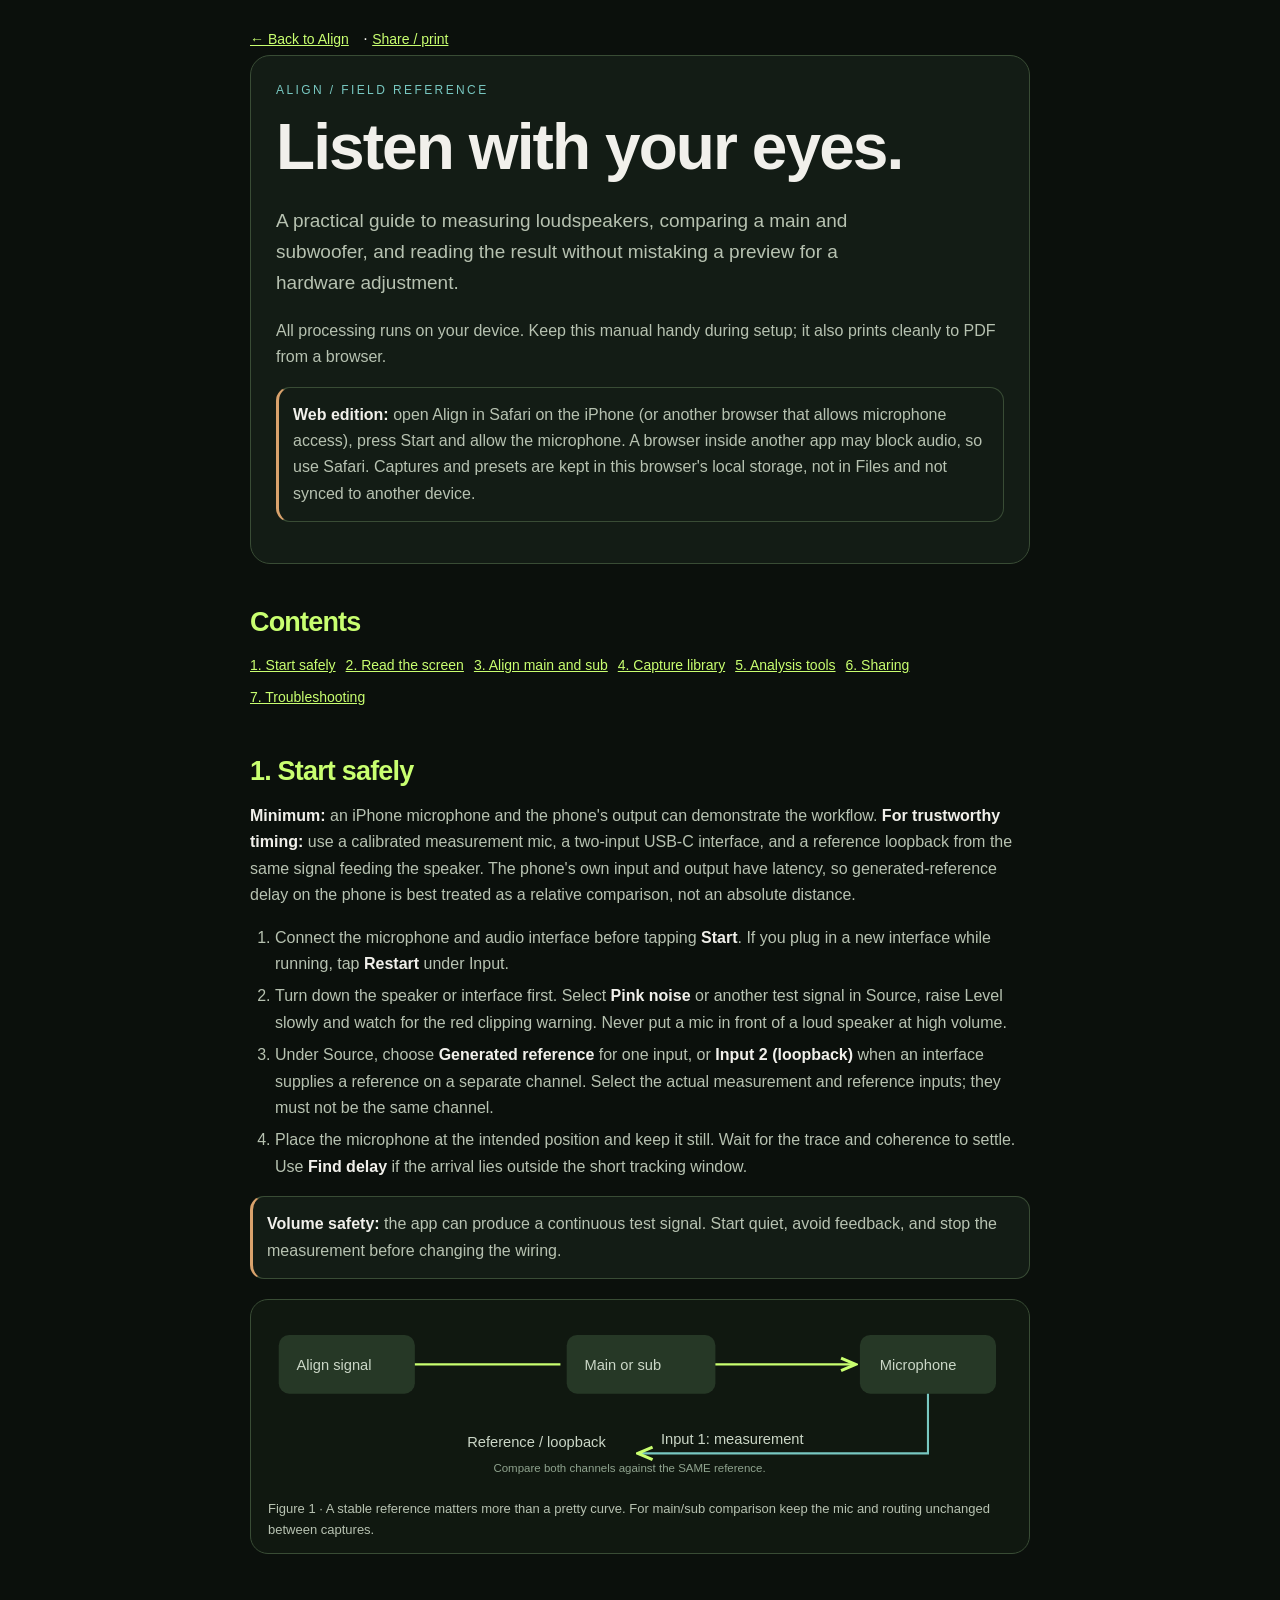
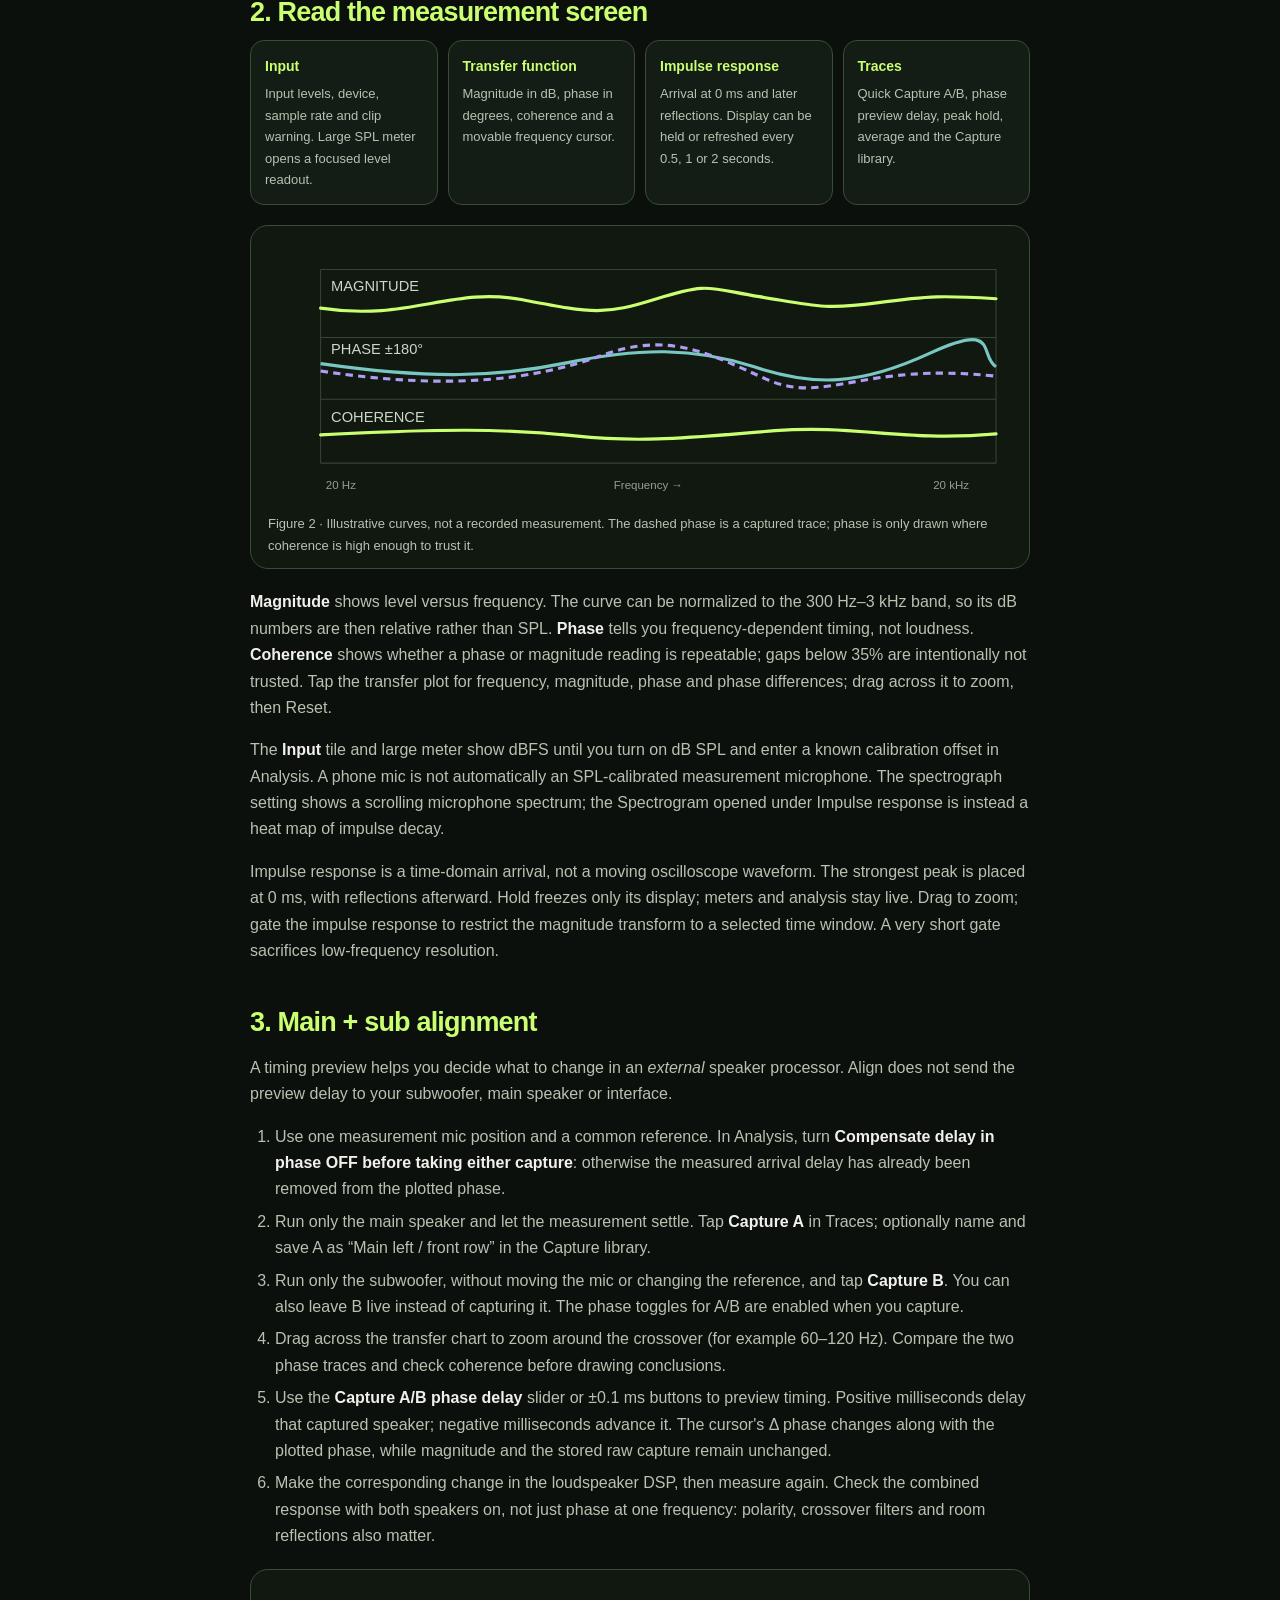
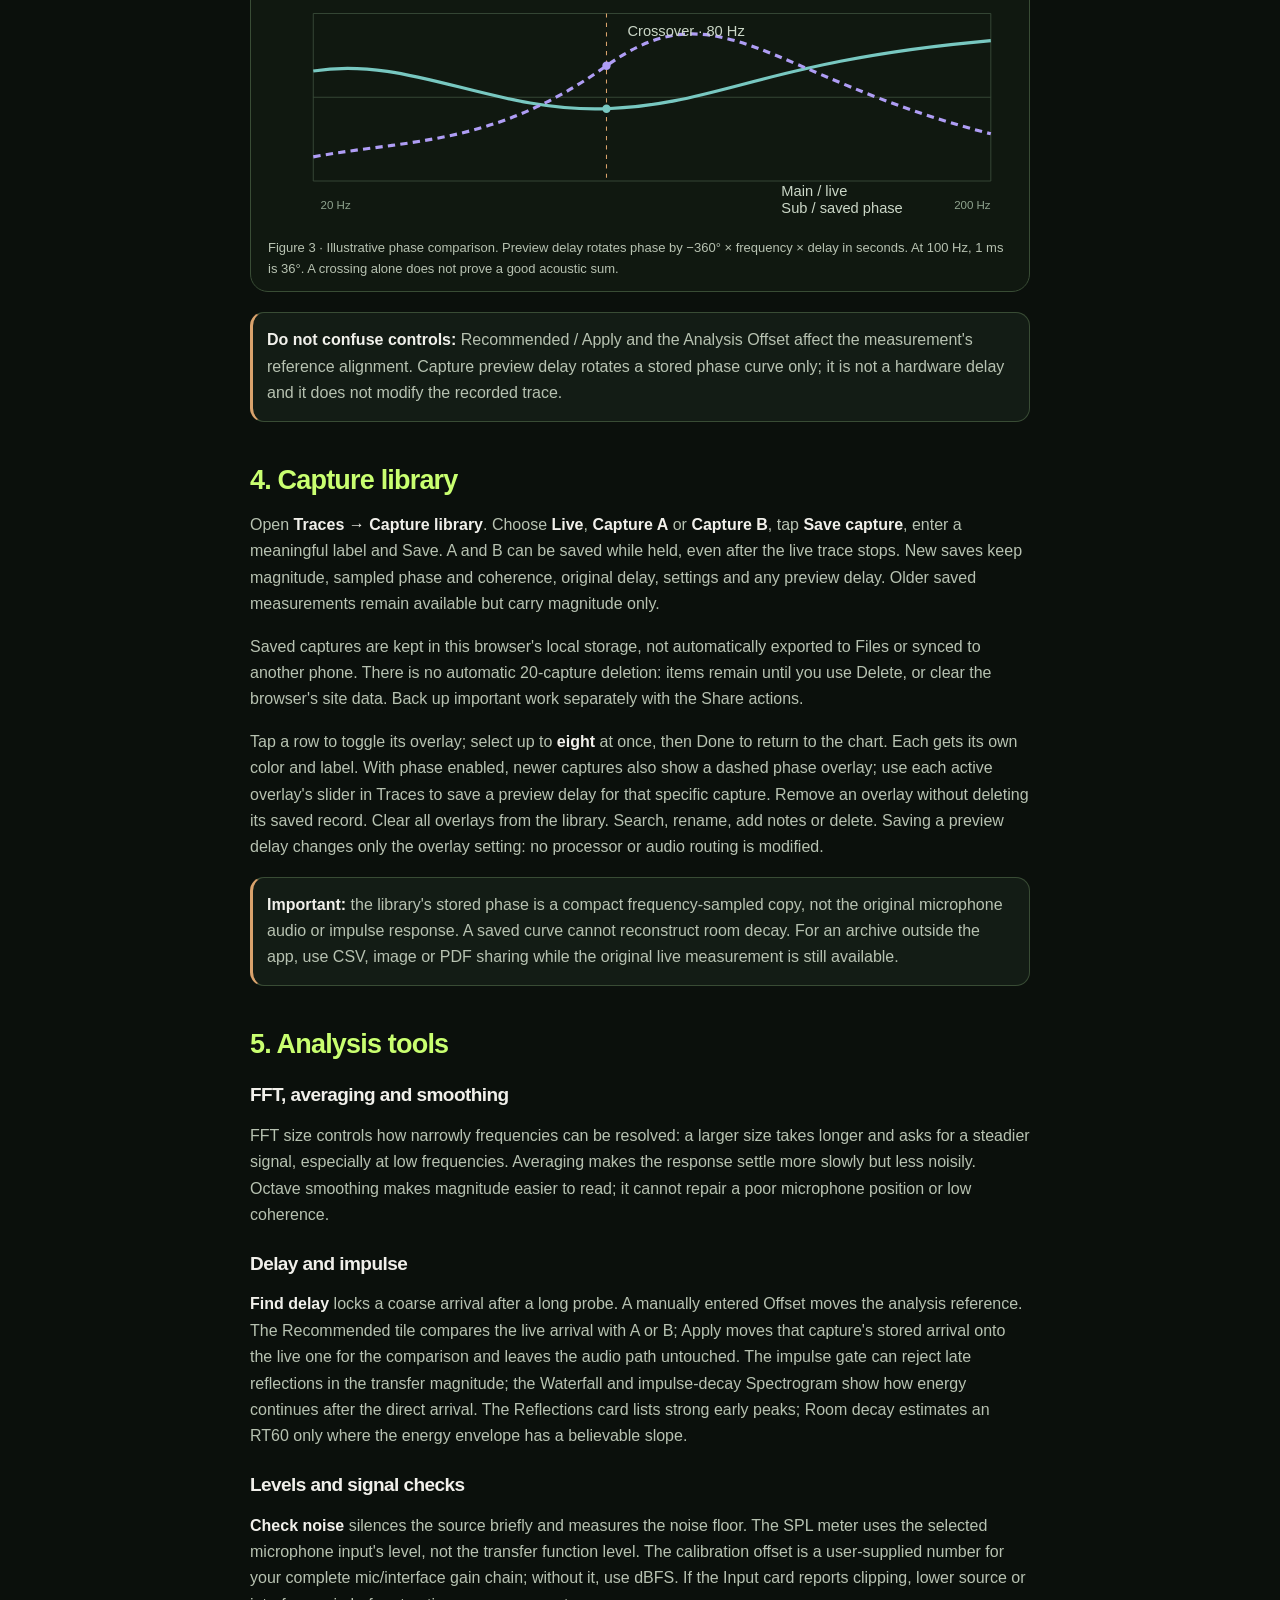
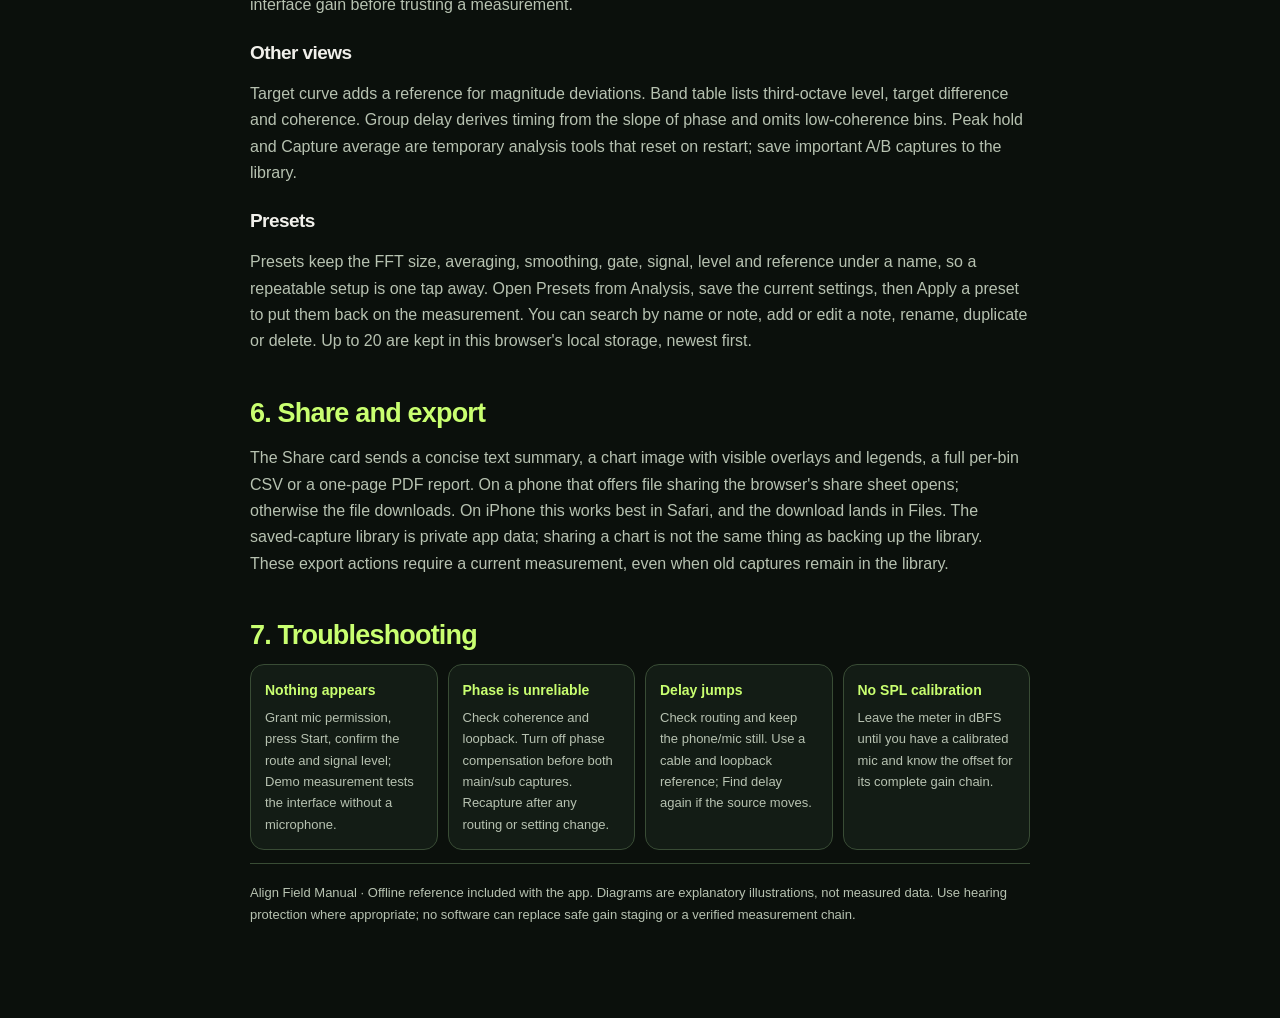
==== manual.html @ 914e0bad "Complete web parity with the iOS app Add the band table and group delay views, recommended delay wit" ====
<!doctype html>
<html lang="en">
<head>
<meta charset="utf-8"><meta name="viewport" content="width=device-width,initial-scale=1">
<title>Align — Field Manual</title>
<style>
:root{color-scheme:dark;--bg:#0b100c;--panel:#131c15;--line:#394c35;--text:#f1f0eb;--muted:#b7c2b1;--lime:#c9ff70;--teal:#78c8c1;--orange:#d9a26c}*{box-sizing:border-box}html{scroll-behavior:smooth}body{margin:0;background:var(--bg);color:var(--text);font:16px/1.65 -apple-system,BlinkMacSystemFont,"Segoe UI",sans-serif}main{max-width:820px;margin:auto;padding:24px 20px 80px}h1,h2,h3{line-height:1.2;letter-spacing:-.03em}h1{font-size:clamp(38px,8vw,64px);margin:8px 0 10px}h2{font-size:27px;margin:42px 0 12px;color:var(--lime)}h3{font-size:19px;margin:24px 0 5px}p,li{color:var(--muted)}strong{color:var(--text)}a{color:var(--lime)}.eyebrow{font-size:12px;letter-spacing:.2em;text-transform:uppercase;color:var(--teal)}.hero{padding:25px;border:1px solid var(--line);background:var(--panel);border-radius:20px}.lead{font-size:19px;max-width:580px}.grid{display:grid;grid-template-columns:repeat(auto-fit,minmax(180px,1fr));gap:10px}.tile,.note{background:var(--panel);border:1px solid var(--line);border-radius:14px;padding:14px}.tile b{display:block;color:var(--lime);font-size:14px}.tile p{font-size:13px;margin:5px 0 0}.note{border-left:3px solid var(--orange);margin:16px 0}.note p{margin:0}.diagram{background:#101810;border:1px solid var(--line);border-radius:18px;padding:12px;margin:20px 0}.diagram svg{display:block;width:100%;height:auto}.diagram figcaption{font-size:13px;color:var(--muted);padding:8px 5px 0}svg text{font:14px -apple-system,sans-serif;fill:#cbd7c7}svg .small{font-size:11px;fill:#8fa38e}svg .trace{fill:none;stroke:#c9ff70;stroke-width:3;stroke-linejoin:round;stroke-linecap:round}svg .phase{fill:none;stroke:#78c8c1;stroke-width:3}svg .held{fill:none;stroke:#af9df5;stroke-width:3;stroke-dasharray:7 5}svg .gridline{stroke:#344534;stroke-width:1}ol,ul{padding-left:25px}li{margin:6px 0}nav a{display:inline-block;margin:4px 10px 4px 0;font-size:14px}.foot{border-top:1px solid var(--line);padding-top:18px;font-size:13px}@media print{:root{color-scheme:light;--bg:#fff;--panel:#f2f5ef;--text:#182319;--muted:#344137;--line:#b4c7b4;--lime:#287027;--teal:#176863;--orange:#a65d20}body{background:white}a{color:#176863}h2{break-after:avoid}.diagram,.tile,.note{break-inside:avoid}svg text{fill:#283d29}svg .small{fill:#456045}}
</style>
</head>
<body><main>
<nav aria-label="Manual actions"><a href="./">← Back to Align</a> · <a href="#" onclick="if (navigator.share) { navigator.share({title: 'Align field manual', url: location.href}).catch(() => {}); } else { window.print(); } return false;">Share / print</a></nav>
<div class="hero"><div class="eyebrow">Align / field reference</div><h1>Listen with your eyes.</h1><p class="lead">A practical guide to measuring loudspeakers, comparing a main and subwoofer, and reading the result without mistaking a preview for a hardware adjustment.</p><p>All processing runs on your device. Keep this manual handy during setup; it also prints cleanly to PDF from a browser.</p><div class="note"><p><strong>Web edition:</strong> open Align in Safari on the iPhone (or another browser that allows microphone access), press Start and allow the microphone. A browser inside another app may block audio, so use Safari. Captures and presets are kept in this browser's local storage, not in Files and not synced to another device.</p></div></div>
<nav aria-label="Contents"><h2>Contents</h2><a href="#start">1. Start safely</a><a href="#screen">2. Read the screen</a><a href="#align">3. Align main and sub</a><a href="#library">4. Capture library</a><a href="#tools">5. Analysis tools</a><a href="#export">6. Sharing</a><a href="#trouble">7. Troubleshooting</a></nav>
<section id="start"><h2>1. Start safely</h2><p><strong>Minimum:</strong> an iPhone microphone and the phone's output can demonstrate the workflow. <strong>For trustworthy timing:</strong> use a calibrated measurement mic, a two-input USB-C interface, and a reference loopback from the same signal feeding the speaker. The phone's own input and output have latency, so generated-reference delay on the phone is best treated as a relative comparison, not an absolute distance.</p><ol><li>Connect the microphone and audio interface before tapping <strong>Start</strong>. If you plug in a new interface while running, tap <strong>Restart</strong> under Input.</li><li>Turn down the speaker or interface first. Select <strong>Pink noise</strong> or another test signal in Source, raise Level slowly and watch for the red clipping warning. Never put a mic in front of a loud speaker at high volume.</li><li>Under Source, choose <strong>Generated reference</strong> for one input, or <strong>Input 2 (loopback)</strong> when an interface supplies a reference on a separate channel. Select the actual measurement and reference inputs; they must not be the same channel.</li><li>Place the microphone at the intended position and keep it still. Wait for the trace and coherence to settle. Use <strong>Find delay</strong> if the arrival lies outside the short tracking window.</li></ol><div class="note"><p><strong>Volume safety:</strong> the app can produce a continuous test signal. Start quiet, avoid feedback, and stop the measurement before changing the wiring.</p></div>
<figure class="diagram"><svg viewBox="0 0 720 170" role="img" aria-label="Signal flow from test signal to loudspeaker and reference loopback, with microphone returning to the measurement input"><defs><marker id="arrow" markerWidth="9" markerHeight="9" refX="7" refY="4" orient="auto"><path d="M1 1 L8 4 L1 7" fill="none" stroke="#c9ff70" stroke-width="1.5"/></marker></defs><rect x="15" y="22" width="130" height="56" rx="10" fill="#263826"/><text x="32" y="55">Align signal</text><rect x="290" y="22" width="142" height="56" rx="10" fill="#263826"/><text x="307" y="55">Main or sub</text><rect x="570" y="22" width="130" height="56" rx="10" fill="#263826"/><text x="589" y="55">Microphone</text><path d="M145 50 H284 M432 50 H564" stroke="#c9ff70" stroke-width="2" fill="none" marker-end="url(#arrow)"/><path d="M635 78 V135 H360" stroke="#78c8c1" stroke-width="2" fill="none" marker-end="url(#arrow)"/><text x="195" y="129">Reference / loopback</text><text x="380" y="126">Input 1: measurement</text><text class="small" x="220" y="153">Compare both channels against the SAME reference.</text></svg><figcaption>Figure 1 · A stable reference matters more than a pretty curve. For main/sub comparison keep the mic and routing unchanged between captures.</figcaption></figure></section>
<section id="screen"><h2>2. Read the measurement screen</h2><div class="grid"><div class="tile"><b>Input</b><p>Input levels, device, sample rate and clip warning. Large SPL meter opens a focused level readout.</p></div><div class="tile"><b>Transfer function</b><p>Magnitude in dB, phase in degrees, coherence and a movable frequency cursor.</p></div><div class="tile"><b>Impulse response</b><p>Arrival at 0 ms and later reflections. Display can be held or refreshed every 0.5, 1 or 2 seconds.</p></div><div class="tile"><b>Traces</b><p>Quick Capture A/B, phase preview delay, peak hold, average and the Capture library.</p></div></div>
<figure class="diagram"><svg viewBox="0 0 720 255" role="img" aria-label="Annotated transfer-function example with magnitude, phase and coherence panes"><path class="gridline" d="M55 30 H700 M55 95 H700 M55 154 H700 M55 215 H700 M55 30 V215 M700 30 V215"/><path class="trace" d="M55 67 C140 80 180 46 248 59 S325 74 376 58 S425 48 474 56 S535 69 586 62 S650 55 700 58"/><path class="phase" d="M55 120 C160 135 224 133 291 119 S411 104 469 123 S570 141 637 110 S683 112 700 123"/><path class="held" d="M55 127 C180 146 260 135 324 112 S425 110 481 135 S571 118 700 132"/><path class="trace" d="M55 188 C170 182 232 182 298 189 S412 190 489 184 S611 195 700 187"/><text x="65" y="51">MAGNITUDE</text><text x="65" y="111">PHASE  ±180°</text><text x="65" y="176">COHERENCE</text><text class="small" x="60" y="240">20 Hz</text><text class="small" x="335" y="240">Frequency →</text><text class="small" x="640" y="240">20 kHz</text></svg><figcaption>Figure 2 · Illustrative curves, not a recorded measurement. The dashed phase is a captured trace; phase is only drawn where coherence is high enough to trust it.</figcaption></figure>
<p><strong>Magnitude</strong> shows level versus frequency. The curve can be normalized to the 300 Hz–3 kHz band, so its dB numbers are then relative rather than SPL. <strong>Phase</strong> tells you frequency-dependent timing, not loudness. <strong>Coherence</strong> shows whether a phase or magnitude reading is repeatable; gaps below 35% are intentionally not trusted. Tap the transfer plot for frequency, magnitude, phase and phase differences; drag across it to zoom, then Reset.</p><p>The <strong>Input</strong> tile and large meter show dBFS until you turn on dB SPL and enter a known calibration offset in Analysis. A phone mic is not automatically an SPL-calibrated measurement microphone. The spectrograph setting shows a scrolling microphone spectrum; the Spectrogram opened under Impulse response is instead a heat map of impulse decay.</p><p>Impulse response is a time-domain arrival, not a moving oscilloscope waveform. The strongest peak is placed at 0 ms, with reflections afterward. Hold freezes only its display; meters and analysis stay live. Drag to zoom; gate the impulse response to restrict the magnitude transform to a selected time window. A very short gate sacrifices low-frequency resolution.</p></section>
<section id="align"><h2>3. Main + sub alignment</h2><p>A timing preview helps you decide what to change in an <em>external</em> speaker processor. Align does not send the preview delay to your subwoofer, main speaker or interface.</p><ol><li>Use one measurement mic position and a common reference. In Analysis, turn <strong>Compensate delay in phase OFF before taking either capture</strong>: otherwise the measured arrival delay has already been removed from the plotted phase.</li><li>Run only the main speaker and let the measurement settle. Tap <strong>Capture A</strong> in Traces; optionally name and save A as “Main left / front row” in the Capture library.</li><li>Run only the subwoofer, without moving the mic or changing the reference, and tap <strong>Capture B</strong>. You can also leave B live instead of capturing it. The phase toggles for A/B are enabled when you capture.</li><li>Drag across the transfer chart to zoom around the crossover (for example 60–120 Hz). Compare the two phase traces and check coherence before drawing conclusions.</li><li>Use the <strong>Capture A/B phase delay</strong> slider or ±0.1 ms buttons to preview timing. Positive milliseconds delay that captured speaker; negative milliseconds advance it. The cursor's Δ phase changes along with the plotted phase, while magnitude and the stored raw capture remain unchanged.</li><li>Make the corresponding change in the loudspeaker DSP, then measure again. Check the combined response with both speakers on, not just phase at one frequency: polarity, crossover filters and room reflections also matter.</li></ol><figure class="diagram"><svg viewBox="0 0 720 235" role="img" aria-label="Illustration of a main and sub phase preview converging around an 80 hertz crossover"><path class="gridline" d="M48 30 H695 M48 110 H695 M48 190 H695 M48 30 V190 M695 30 V190"/><path class="phase" d="M48 85 C140 70 220 125 328 121 S481 75 695 56"/><path class="held" d="M48 167 C140 150 220 157 328 80 S481 90 695 145"/><path d="M328 30 V190" stroke="#d9a26c" stroke-dasharray="4 5"/><circle cx="328" cy="121" r="4" fill="#78c8c1"/><circle cx="328" cy="80" r="4" fill="#af9df5"/><text x="348" y="52">Crossover · 80 Hz</text><text x="495" y="204">Main / live</text><text x="495" y="221">Sub / saved phase</text><text class="small" x="55" y="217">20 Hz</text><text class="small" x="660" y="217">200 Hz</text></svg><figcaption>Figure 3 · Illustrative phase comparison. Preview delay rotates phase by −360° × frequency × delay in seconds. At 100 Hz, 1 ms is 36°. A crossing alone does not prove a good acoustic sum.</figcaption></figure><div class="note"><p><strong>Do not confuse controls:</strong> Recommended / Apply and the Analysis Offset affect the measurement's reference alignment. Capture preview delay rotates a stored phase curve only; it is not a hardware delay and it does not modify the recorded trace.</p></div></section>
<section id="library"><h2>4. Capture library</h2><p>Open <strong>Traces → Capture library</strong>. Choose <strong>Live</strong>, <strong>Capture A</strong> or <strong>Capture B</strong>, tap <strong>Save capture</strong>, enter a meaningful label and Save. A and B can be saved while held, even after the live trace stops. New saves keep magnitude, sampled phase and coherence, original delay, settings and any preview delay. Older saved measurements remain available but carry magnitude only.</p><p>Saved captures are kept in this browser's local storage, not automatically exported to Files or synced to another phone. There is no automatic 20-capture deletion: items remain until you use Delete, or clear the browser's site data. Back up important work separately with the Share actions.</p><p>Tap a row to toggle its overlay; select up to <strong>eight</strong> at once, then Done to return to the chart. Each gets its own color and label. With phase enabled, newer captures also show a dashed phase overlay; use each active overlay's slider in Traces to save a preview delay for that specific capture. Remove an overlay without deleting its saved record. Clear all overlays from the library. Search, rename, add notes or delete. Saving a preview delay changes only the overlay setting: no processor or audio routing is modified.</p><div class="note"><p><strong>Important:</strong> the library's stored phase is a compact frequency-sampled copy, not the original microphone audio or impulse response. A saved curve cannot reconstruct room decay. For an archive outside the app, use CSV, image or PDF sharing while the original live measurement is still available.</p></div></section>
<section id="tools"><h2>5. Analysis tools</h2><h3>FFT, averaging and smoothing</h3><p>FFT size controls how narrowly frequencies can be resolved: a larger size takes longer and asks for a steadier signal, especially at low frequencies. Averaging makes the response settle more slowly but less noisily. Octave smoothing makes magnitude easier to read; it cannot repair a poor microphone position or low coherence.</p><h3>Delay and impulse</h3><p><strong>Find delay</strong> locks a coarse arrival after a long probe. A manually entered Offset moves the analysis reference. The Recommended tile compares the live arrival with A or B; Apply moves that capture's stored arrival onto the live one for the comparison and leaves the audio path untouched. The impulse gate can reject late reflections in the transfer magnitude; the Waterfall and impulse-decay Spectrogram show how energy continues after the direct arrival. The Reflections card lists strong early peaks; Room decay estimates an RT60 only where the energy envelope has a believable slope.</p><h3>Levels and signal checks</h3><p><strong>Check noise</strong> silences the source briefly and measures the noise floor. The SPL meter uses the selected microphone input's level, not the transfer function level. The calibration offset is a user-supplied number for your complete mic/interface gain chain; without it, use dBFS. If the Input card reports clipping, lower source or interface gain before trusting a measurement.</p><h3>Other views</h3><p>Target curve adds a reference for magnitude deviations. Band table lists third-octave level, target difference and coherence. Group delay derives timing from the slope of phase and omits low-coherence bins. Peak hold and Capture average are temporary analysis tools that reset on restart; save important A/B captures to the library.</p><h3>Presets</h3><p>Presets keep the FFT size, averaging, smoothing, gate, signal, level and reference under a name, so a repeatable setup is one tap away. Open Presets from Analysis, save the current settings, then Apply a preset to put them back on the measurement. You can search by name or note, add or edit a note, rename, duplicate or delete. Up to 20 are kept in this browser's local storage, newest first.</p></section>
<section id="export"><h2>6. Share and export</h2><p>The Share card sends a concise text summary, a chart image with visible overlays and legends, a full per-bin CSV or a one-page PDF report. On a phone that offers file sharing the browser's share sheet opens; otherwise the file downloads. On iPhone this works best in Safari, and the download lands in Files. The saved-capture library is private app data; sharing a chart is not the same thing as backing up the library. These export actions require a current measurement, even when old captures remain in the library.</p></section>
<section id="trouble"><h2>7. Troubleshooting</h2><div class="grid"><div class="tile"><b>Nothing appears</b><p>Grant mic permission, press Start, confirm the route and signal level; Demo measurement tests the interface without a microphone.</p></div><div class="tile"><b>Phase is unreliable</b><p>Check coherence and loopback. Turn off phase compensation before both main/sub captures. Recapture after any routing or setting change.</p></div><div class="tile"><b>Delay jumps</b><p>Check routing and keep the phone/mic still. Use a cable and loopback reference; Find delay again if the source moves.</p></div><div class="tile"><b>No SPL calibration</b><p>Leave the meter in dBFS until you have a calibrated mic and know the offset for its complete gain chain.</p></div></div><p class="foot">Align Field Manual · Offline reference included with the app. Diagrams are explanatory illustrations, not measured data. Use hearing protection where appropriate; no software can replace safe gain staging or a verified measurement chain.</p></section>
</main></body></html>
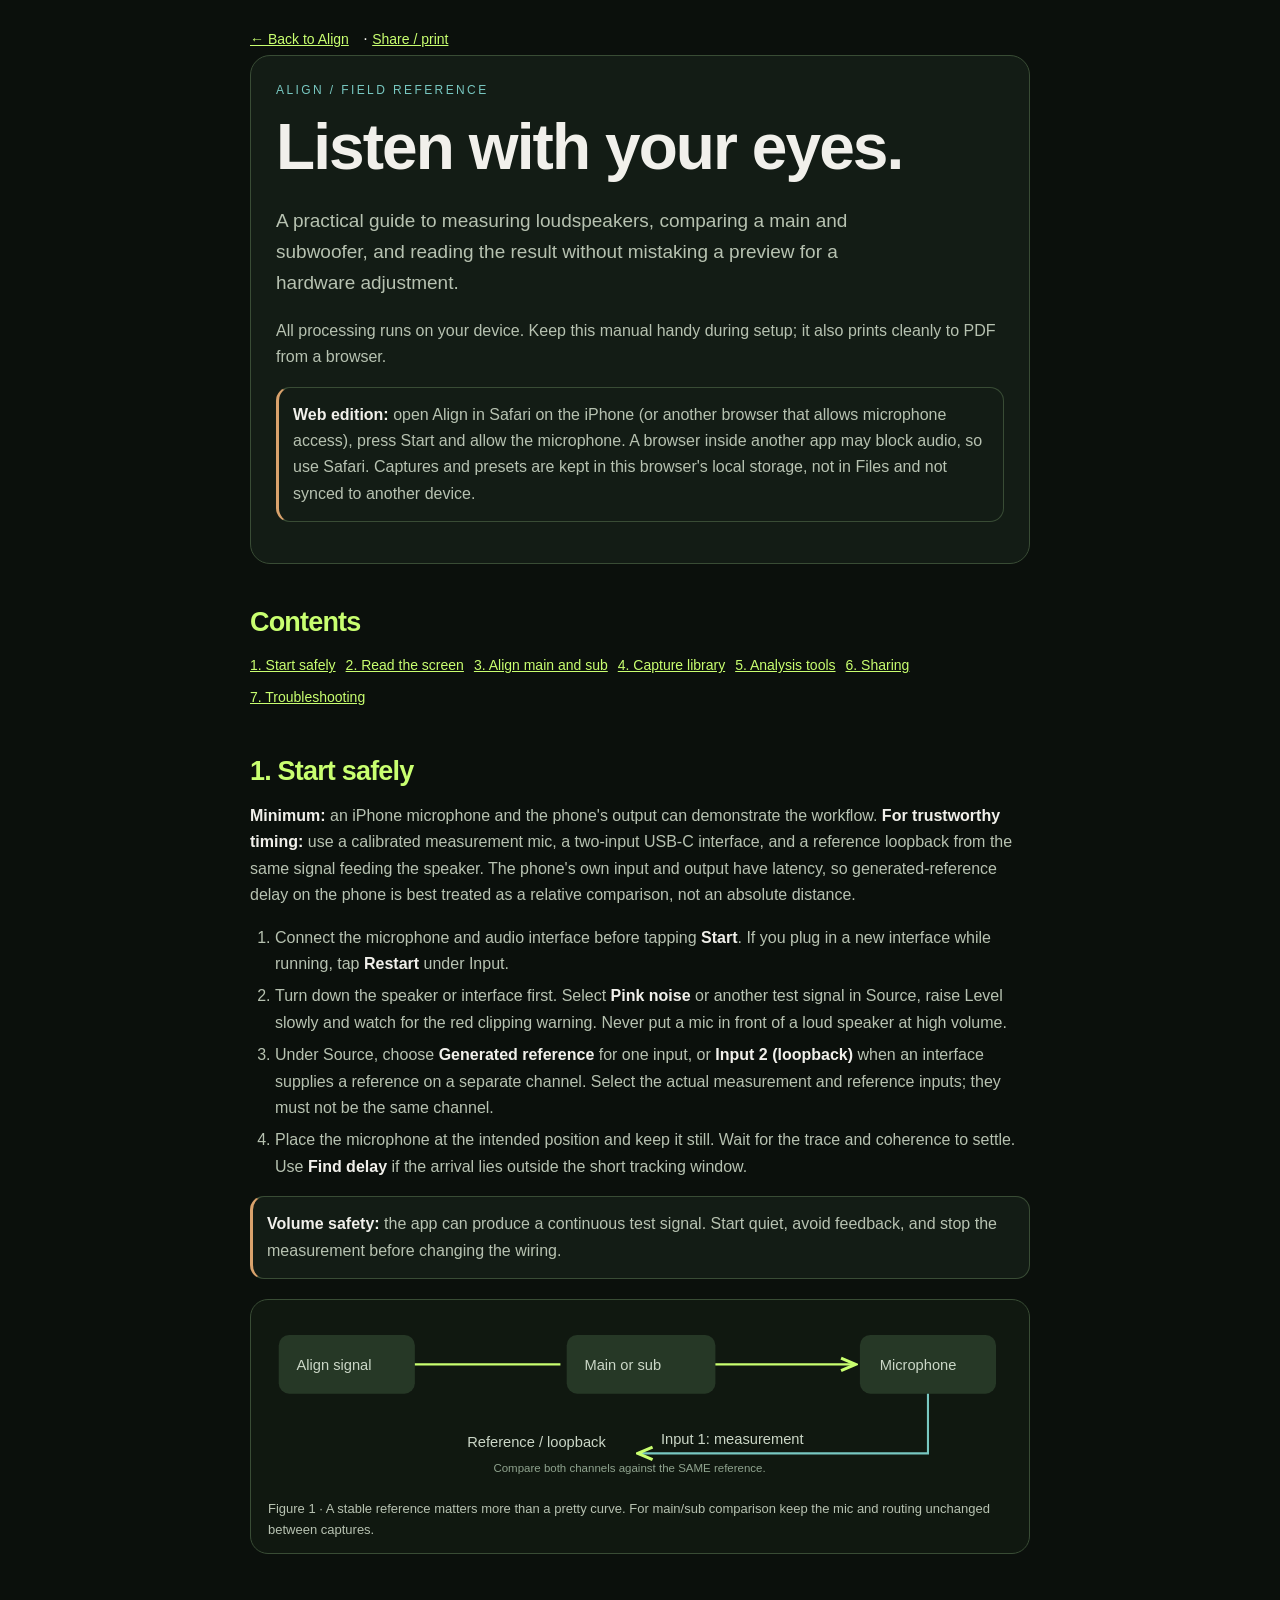
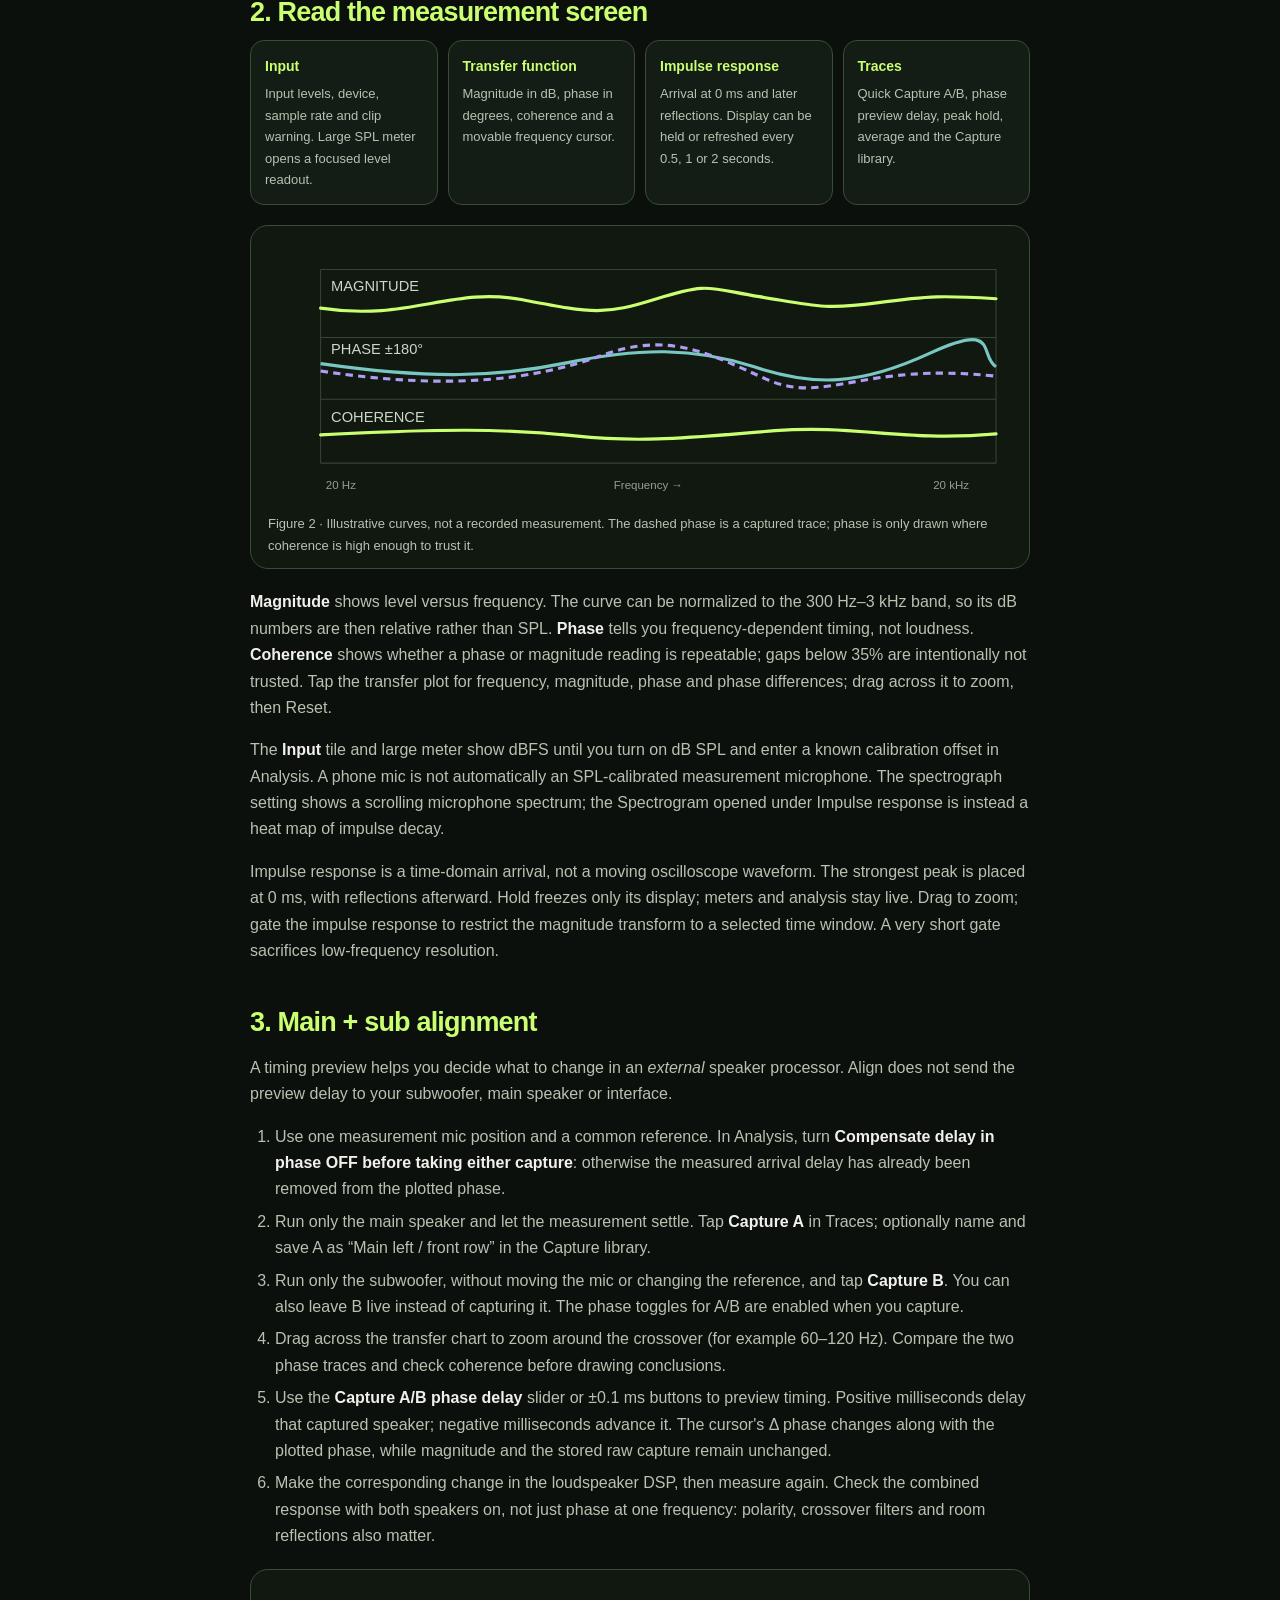
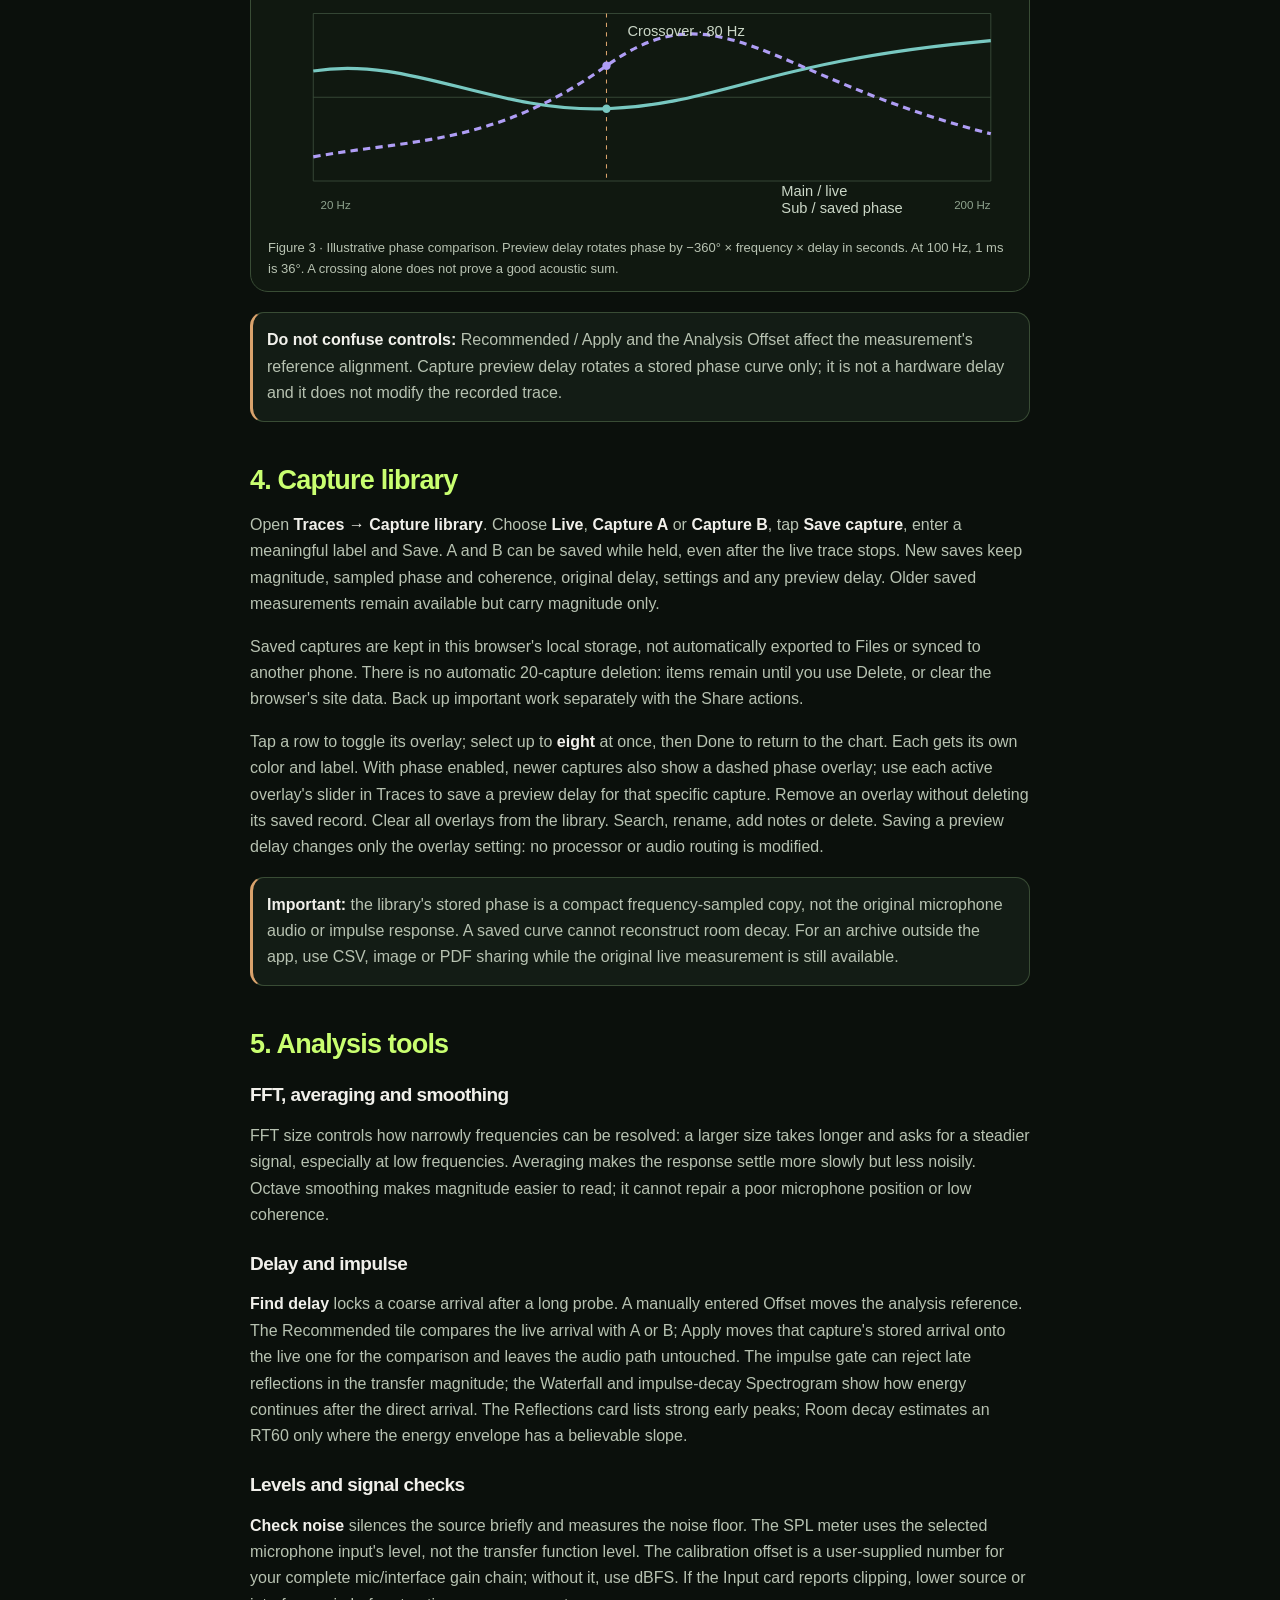
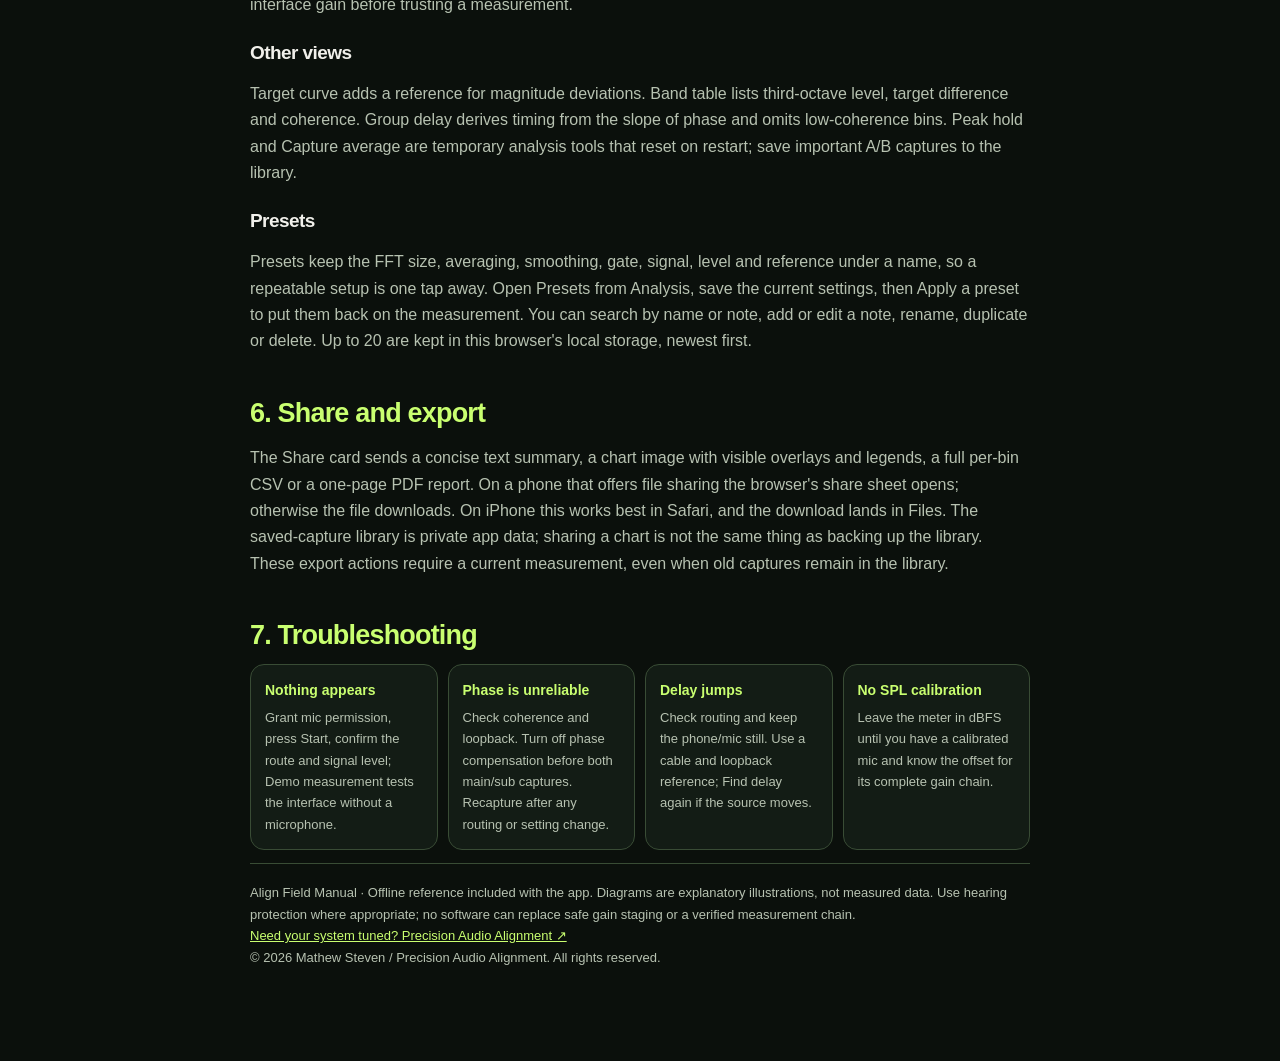
==== commit d0d58b3f: "Add tuning services link and copyright" ====
--- a/manual.html
+++ b/manual.html
@@ -20,5 +20,5 @@
 <section id="library"><h2>4. Capture library</h2><p>Open <strong>Traces → Capture library</strong>. Choose <strong>Live</strong>, <strong>Capture A</strong> or <strong>Capture B</strong>, tap <strong>Save capture</strong>, enter a meaningful label and Save. A and B can be saved while held, even after the live trace stops. New saves keep magnitude, sampled phase and coherence, original delay, settings and any preview delay. Older saved measurements remain available but carry magnitude only.</p><p>Saved captures are kept in this browser's local storage, not automatically exported to Files or synced to another phone. There is no automatic 20-capture deletion: items remain until you use Delete, or clear the browser's site data. Back up important work separately with the Share actions.</p><p>Tap a row to toggle its overlay; select up to <strong>eight</strong> at once, then Done to return to the chart. Each gets its own color and label. With phase enabled, newer captures also show a dashed phase overlay; use each active overlay's slider in Traces to save a preview delay for that specific capture. Remove an overlay without deleting its saved record. Clear all overlays from the library. Search, rename, add notes or delete. Saving a preview delay changes only the overlay setting: no processor or audio routing is modified.</p><div class="note"><p><strong>Important:</strong> the library's stored phase is a compact frequency-sampled copy, not the original microphone audio or impulse response. A saved curve cannot reconstruct room decay. For an archive outside the app, use CSV, image or PDF sharing while the original live measurement is still available.</p></div></section>
 <section id="tools"><h2>5. Analysis tools</h2><h3>FFT, averaging and smoothing</h3><p>FFT size controls how narrowly frequencies can be resolved: a larger size takes longer and asks for a steadier signal, especially at low frequencies. Averaging makes the response settle more slowly but less noisily. Octave smoothing makes magnitude easier to read; it cannot repair a poor microphone position or low coherence.</p><h3>Delay and impulse</h3><p><strong>Find delay</strong> locks a coarse arrival after a long probe. A manually entered Offset moves the analysis reference. The Recommended tile compares the live arrival with A or B; Apply moves that capture's stored arrival onto the live one for the comparison and leaves the audio path untouched. The impulse gate can reject late reflections in the transfer magnitude; the Waterfall and impulse-decay Spectrogram show how energy continues after the direct arrival. The Reflections card lists strong early peaks; Room decay estimates an RT60 only where the energy envelope has a believable slope.</p><h3>Levels and signal checks</h3><p><strong>Check noise</strong> silences the source briefly and measures the noise floor. The SPL meter uses the selected microphone input's level, not the transfer function level. The calibration offset is a user-supplied number for your complete mic/interface gain chain; without it, use dBFS. If the Input card reports clipping, lower source or interface gain before trusting a measurement.</p><h3>Other views</h3><p>Target curve adds a reference for magnitude deviations. Band table lists third-octave level, target difference and coherence. Group delay derives timing from the slope of phase and omits low-coherence bins. Peak hold and Capture average are temporary analysis tools that reset on restart; save important A/B captures to the library.</p><h3>Presets</h3><p>Presets keep the FFT size, averaging, smoothing, gate, signal, level and reference under a name, so a repeatable setup is one tap away. Open Presets from Analysis, save the current settings, then Apply a preset to put them back on the measurement. You can search by name or note, add or edit a note, rename, duplicate or delete. Up to 20 are kept in this browser's local storage, newest first.</p></section>
 <section id="export"><h2>6. Share and export</h2><p>The Share card sends a concise text summary, a chart image with visible overlays and legends, a full per-bin CSV or a one-page PDF report. On a phone that offers file sharing the browser's share sheet opens; otherwise the file downloads. On iPhone this works best in Safari, and the download lands in Files. The saved-capture library is private app data; sharing a chart is not the same thing as backing up the library. These export actions require a current measurement, even when old captures remain in the library.</p></section>
-<section id="trouble"><h2>7. Troubleshooting</h2><div class="grid"><div class="tile"><b>Nothing appears</b><p>Grant mic permission, press Start, confirm the route and signal level; Demo measurement tests the interface without a microphone.</p></div><div class="tile"><b>Phase is unreliable</b><p>Check coherence and loopback. Turn off phase compensation before both main/sub captures. Recapture after any routing or setting change.</p></div><div class="tile"><b>Delay jumps</b><p>Check routing and keep the phone/mic still. Use a cable and loopback reference; Find delay again if the source moves.</p></div><div class="tile"><b>No SPL calibration</b><p>Leave the meter in dBFS until you have a calibrated mic and know the offset for its complete gain chain.</p></div></div><p class="foot">Align Field Manual · Offline reference included with the app. Diagrams are explanatory illustrations, not measured data. Use hearing protection where appropriate; no software can replace safe gain staging or a verified measurement chain.</p></section>
-</main></body></html>
+<section id="trouble"><h2>7. Troubleshooting</h2><div class="grid"><div class="tile"><b>Nothing appears</b><p>Grant mic permission, press Start, confirm the route and signal level; Demo measurement tests the interface without a microphone.</p></div><div class="tile"><b>Phase is unreliable</b><p>Check coherence and loopback. Turn off phase compensation before both main/sub captures. Recapture after any routing or setting change.</p></div><div class="tile"><b>Delay jumps</b><p>Check routing and keep the phone/mic still. Use a cable and loopback reference; Find delay again if the source moves.</p></div><div class="tile"><b>No SPL calibration</b><p>Leave the meter in dBFS until you have a calibrated mic and know the offset for its complete gain chain.</p></div></div><p class="foot">Align Field Manual · Offline reference included with the app. Diagrams are explanatory illustrations, not measured data. Use hearing protection where appropriate; no software can replace safe gain staging or a verified measurement chain.<br><a href="https://precisionaudioalignment.com/" target="_blank" rel="noopener noreferrer">Need your system tuned? Precision Audio Alignment ↗</a><br>© <span id="manualYear">2026</span> Mathew Steven / Precision Audio Alignment. All rights reserved.</p></section>
+</main><script>document.getElementById('manualYear').textContent = new Date().getFullYear();</script></body></html>
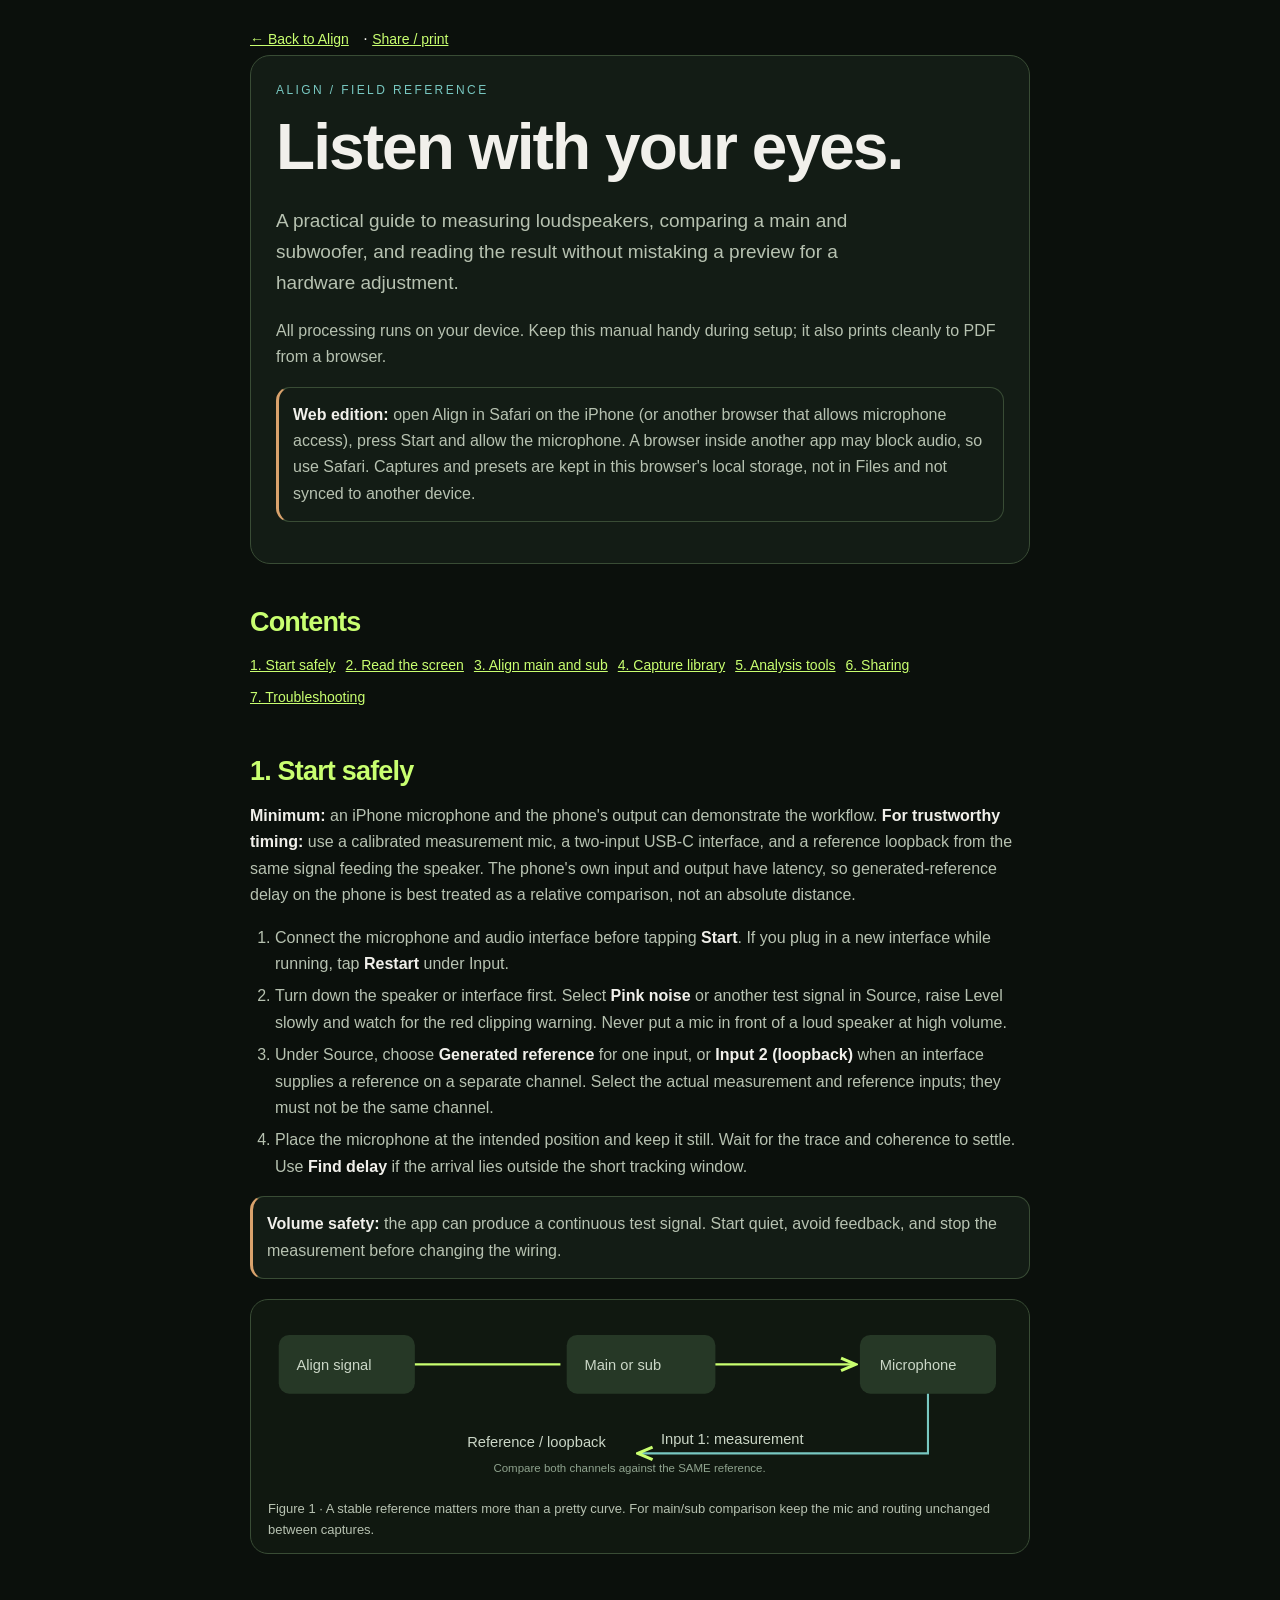
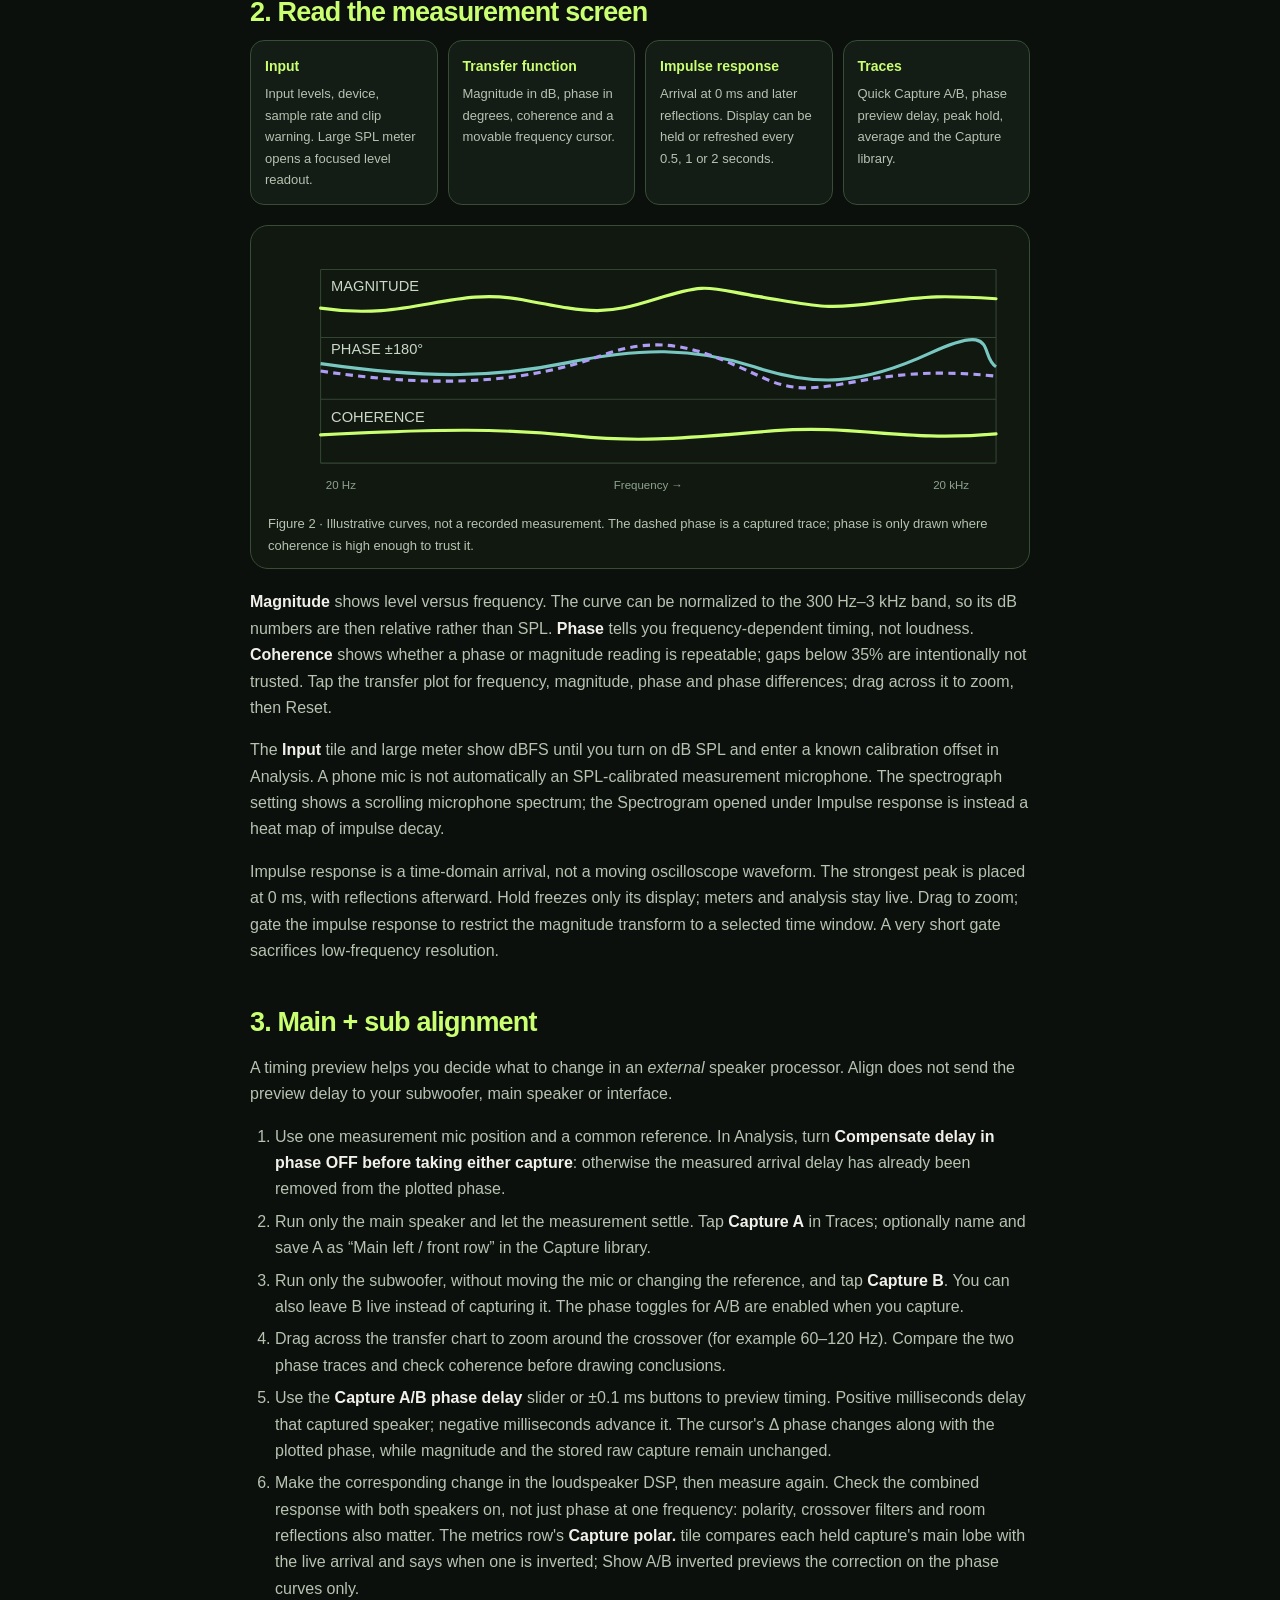
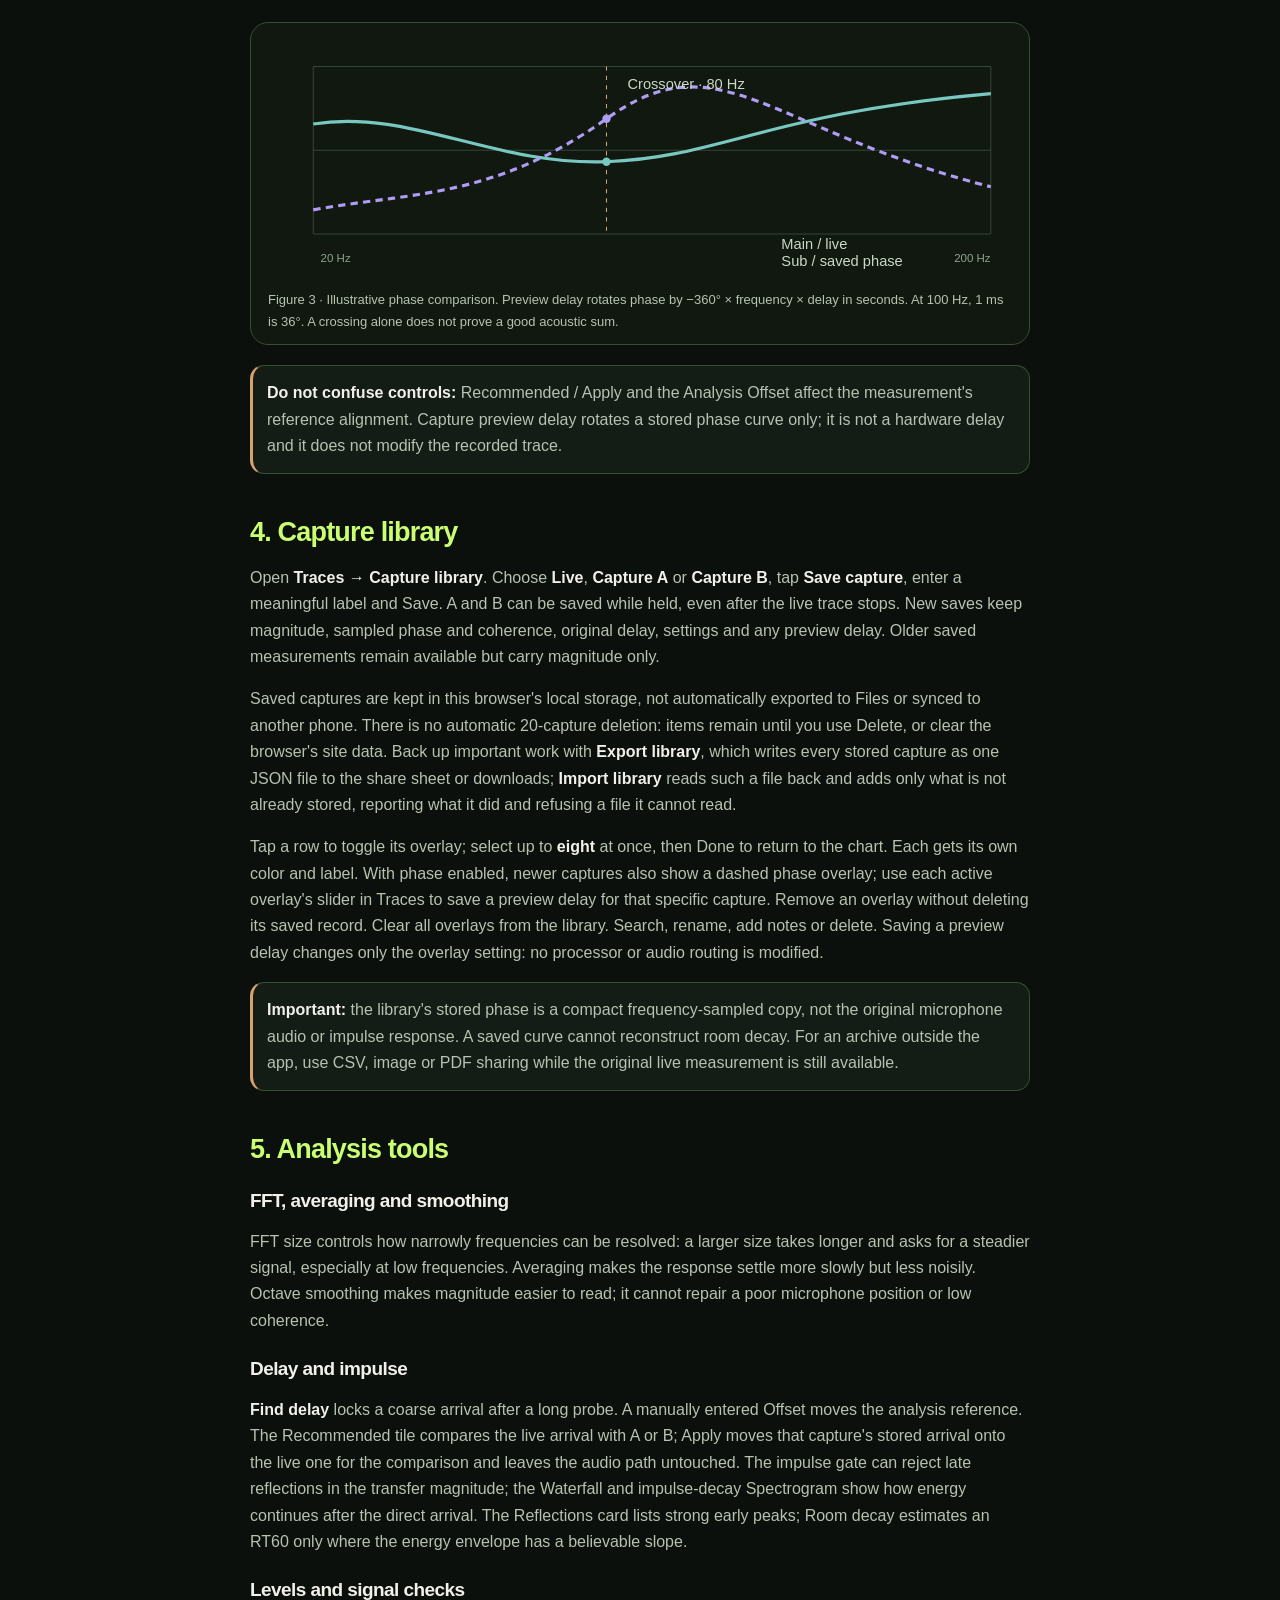
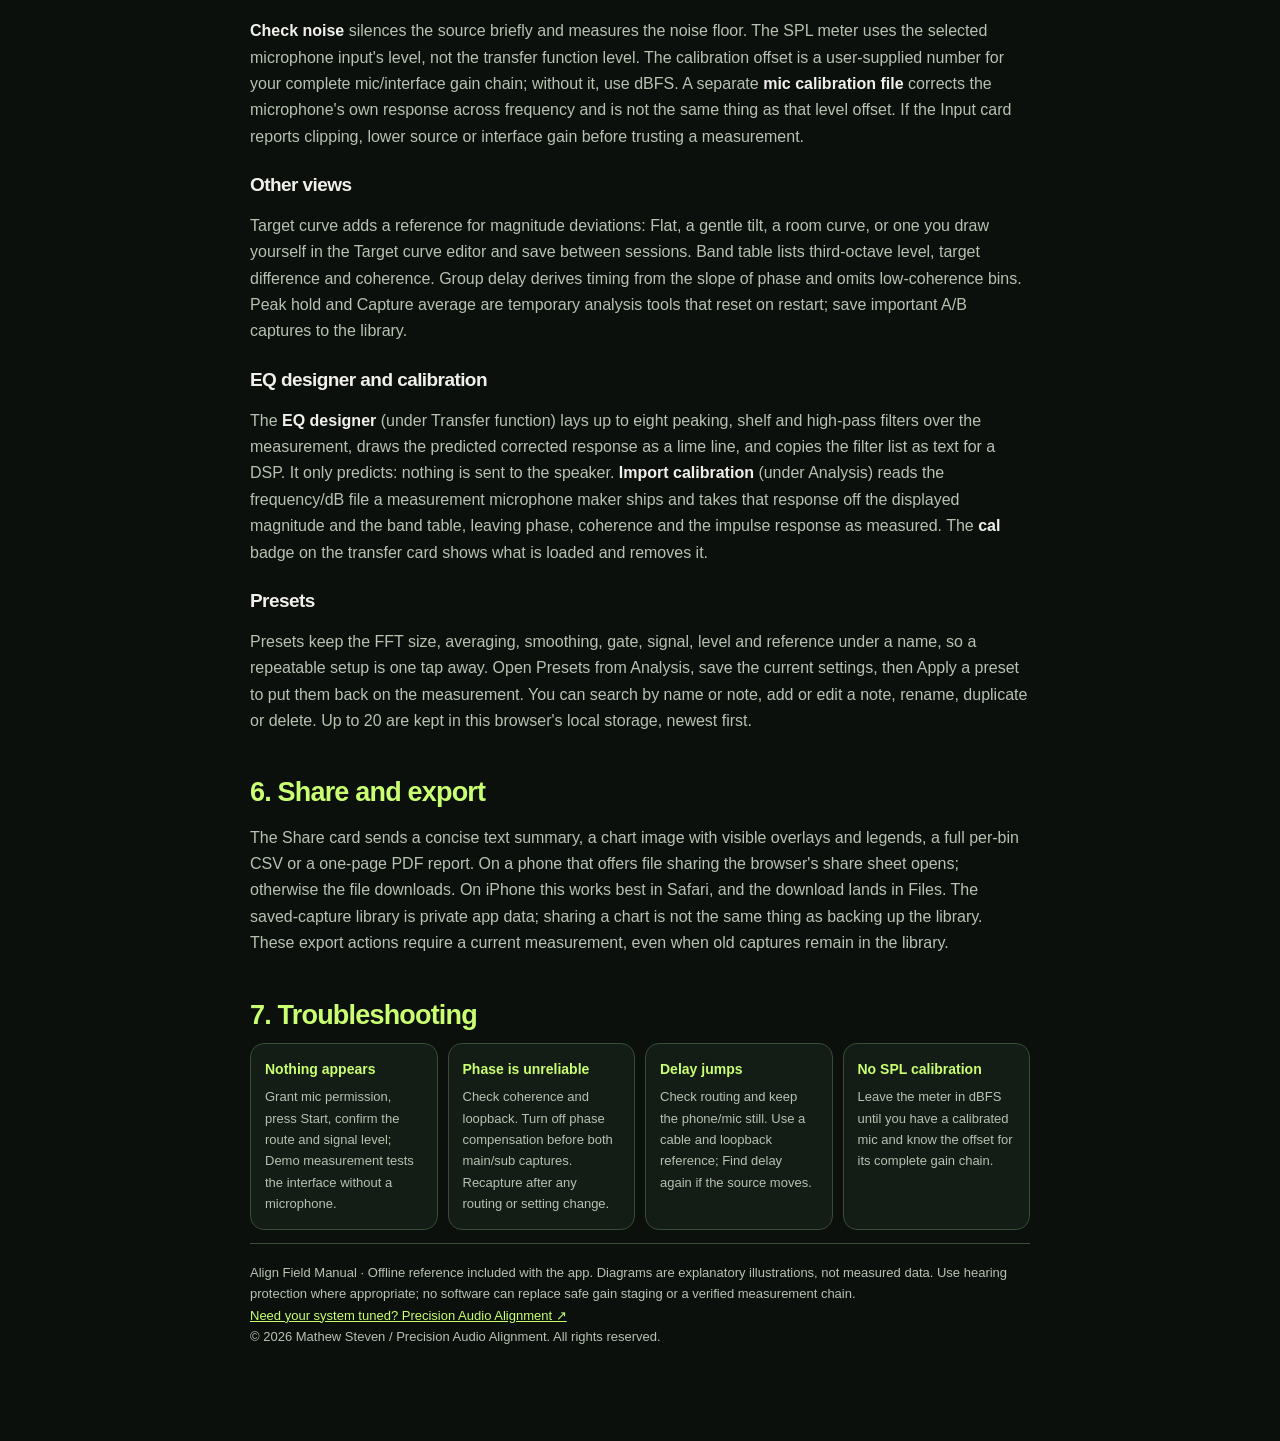
==== commit f2e1c28a: "Smooth the spectrogram heat map" ====
--- a/manual.html
+++ b/manual.html
@@ -16,9 +16,9 @@
 <section id="screen"><h2>2. Read the measurement screen</h2><div class="grid"><div class="tile"><b>Input</b><p>Input levels, device, sample rate and clip warning. Large SPL meter opens a focused level readout.</p></div><div class="tile"><b>Transfer function</b><p>Magnitude in dB, phase in degrees, coherence and a movable frequency cursor.</p></div><div class="tile"><b>Impulse response</b><p>Arrival at 0 ms and later reflections. Display can be held or refreshed every 0.5, 1 or 2 seconds.</p></div><div class="tile"><b>Traces</b><p>Quick Capture A/B, phase preview delay, peak hold, average and the Capture library.</p></div></div>
 <figure class="diagram"><svg viewBox="0 0 720 255" role="img" aria-label="Annotated transfer-function example with magnitude, phase and coherence panes"><path class="gridline" d="M55 30 H700 M55 95 H700 M55 154 H700 M55 215 H700 M55 30 V215 M700 30 V215"/><path class="trace" d="M55 67 C140 80 180 46 248 59 S325 74 376 58 S425 48 474 56 S535 69 586 62 S650 55 700 58"/><path class="phase" d="M55 120 C160 135 224 133 291 119 S411 104 469 123 S570 141 637 110 S683 112 700 123"/><path class="held" d="M55 127 C180 146 260 135 324 112 S425 110 481 135 S571 118 700 132"/><path class="trace" d="M55 188 C170 182 232 182 298 189 S412 190 489 184 S611 195 700 187"/><text x="65" y="51">MAGNITUDE</text><text x="65" y="111">PHASE  ±180°</text><text x="65" y="176">COHERENCE</text><text class="small" x="60" y="240">20 Hz</text><text class="small" x="335" y="240">Frequency →</text><text class="small" x="640" y="240">20 kHz</text></svg><figcaption>Figure 2 · Illustrative curves, not a recorded measurement. The dashed phase is a captured trace; phase is only drawn where coherence is high enough to trust it.</figcaption></figure>
 <p><strong>Magnitude</strong> shows level versus frequency. The curve can be normalized to the 300 Hz–3 kHz band, so its dB numbers are then relative rather than SPL. <strong>Phase</strong> tells you frequency-dependent timing, not loudness. <strong>Coherence</strong> shows whether a phase or magnitude reading is repeatable; gaps below 35% are intentionally not trusted. Tap the transfer plot for frequency, magnitude, phase and phase differences; drag across it to zoom, then Reset.</p><p>The <strong>Input</strong> tile and large meter show dBFS until you turn on dB SPL and enter a known calibration offset in Analysis. A phone mic is not automatically an SPL-calibrated measurement microphone. The spectrograph setting shows a scrolling microphone spectrum; the Spectrogram opened under Impulse response is instead a heat map of impulse decay.</p><p>Impulse response is a time-domain arrival, not a moving oscilloscope waveform. The strongest peak is placed at 0 ms, with reflections afterward. Hold freezes only its display; meters and analysis stay live. Drag to zoom; gate the impulse response to restrict the magnitude transform to a selected time window. A very short gate sacrifices low-frequency resolution.</p></section>
-<section id="align"><h2>3. Main + sub alignment</h2><p>A timing preview helps you decide what to change in an <em>external</em> speaker processor. Align does not send the preview delay to your subwoofer, main speaker or interface.</p><ol><li>Use one measurement mic position and a common reference. In Analysis, turn <strong>Compensate delay in phase OFF before taking either capture</strong>: otherwise the measured arrival delay has already been removed from the plotted phase.</li><li>Run only the main speaker and let the measurement settle. Tap <strong>Capture A</strong> in Traces; optionally name and save A as “Main left / front row” in the Capture library.</li><li>Run only the subwoofer, without moving the mic or changing the reference, and tap <strong>Capture B</strong>. You can also leave B live instead of capturing it. The phase toggles for A/B are enabled when you capture.</li><li>Drag across the transfer chart to zoom around the crossover (for example 60–120 Hz). Compare the two phase traces and check coherence before drawing conclusions.</li><li>Use the <strong>Capture A/B phase delay</strong> slider or ±0.1 ms buttons to preview timing. Positive milliseconds delay that captured speaker; negative milliseconds advance it. The cursor's Δ phase changes along with the plotted phase, while magnitude and the stored raw capture remain unchanged.</li><li>Make the corresponding change in the loudspeaker DSP, then measure again. Check the combined response with both speakers on, not just phase at one frequency: polarity, crossover filters and room reflections also matter.</li></ol><figure class="diagram"><svg viewBox="0 0 720 235" role="img" aria-label="Illustration of a main and sub phase preview converging around an 80 hertz crossover"><path class="gridline" d="M48 30 H695 M48 110 H695 M48 190 H695 M48 30 V190 M695 30 V190"/><path class="phase" d="M48 85 C140 70 220 125 328 121 S481 75 695 56"/><path class="held" d="M48 167 C140 150 220 157 328 80 S481 90 695 145"/><path d="M328 30 V190" stroke="#d9a26c" stroke-dasharray="4 5"/><circle cx="328" cy="121" r="4" fill="#78c8c1"/><circle cx="328" cy="80" r="4" fill="#af9df5"/><text x="348" y="52">Crossover · 80 Hz</text><text x="495" y="204">Main / live</text><text x="495" y="221">Sub / saved phase</text><text class="small" x="55" y="217">20 Hz</text><text class="small" x="660" y="217">200 Hz</text></svg><figcaption>Figure 3 · Illustrative phase comparison. Preview delay rotates phase by −360° × frequency × delay in seconds. At 100 Hz, 1 ms is 36°. A crossing alone does not prove a good acoustic sum.</figcaption></figure><div class="note"><p><strong>Do not confuse controls:</strong> Recommended / Apply and the Analysis Offset affect the measurement's reference alignment. Capture preview delay rotates a stored phase curve only; it is not a hardware delay and it does not modify the recorded trace.</p></div></section>
-<section id="library"><h2>4. Capture library</h2><p>Open <strong>Traces → Capture library</strong>. Choose <strong>Live</strong>, <strong>Capture A</strong> or <strong>Capture B</strong>, tap <strong>Save capture</strong>, enter a meaningful label and Save. A and B can be saved while held, even after the live trace stops. New saves keep magnitude, sampled phase and coherence, original delay, settings and any preview delay. Older saved measurements remain available but carry magnitude only.</p><p>Saved captures are kept in this browser's local storage, not automatically exported to Files or synced to another phone. There is no automatic 20-capture deletion: items remain until you use Delete, or clear the browser's site data. Back up important work separately with the Share actions.</p><p>Tap a row to toggle its overlay; select up to <strong>eight</strong> at once, then Done to return to the chart. Each gets its own color and label. With phase enabled, newer captures also show a dashed phase overlay; use each active overlay's slider in Traces to save a preview delay for that specific capture. Remove an overlay without deleting its saved record. Clear all overlays from the library. Search, rename, add notes or delete. Saving a preview delay changes only the overlay setting: no processor or audio routing is modified.</p><div class="note"><p><strong>Important:</strong> the library's stored phase is a compact frequency-sampled copy, not the original microphone audio or impulse response. A saved curve cannot reconstruct room decay. For an archive outside the app, use CSV, image or PDF sharing while the original live measurement is still available.</p></div></section>
-<section id="tools"><h2>5. Analysis tools</h2><h3>FFT, averaging and smoothing</h3><p>FFT size controls how narrowly frequencies can be resolved: a larger size takes longer and asks for a steadier signal, especially at low frequencies. Averaging makes the response settle more slowly but less noisily. Octave smoothing makes magnitude easier to read; it cannot repair a poor microphone position or low coherence.</p><h3>Delay and impulse</h3><p><strong>Find delay</strong> locks a coarse arrival after a long probe. A manually entered Offset moves the analysis reference. The Recommended tile compares the live arrival with A or B; Apply moves that capture's stored arrival onto the live one for the comparison and leaves the audio path untouched. The impulse gate can reject late reflections in the transfer magnitude; the Waterfall and impulse-decay Spectrogram show how energy continues after the direct arrival. The Reflections card lists strong early peaks; Room decay estimates an RT60 only where the energy envelope has a believable slope.</p><h3>Levels and signal checks</h3><p><strong>Check noise</strong> silences the source briefly and measures the noise floor. The SPL meter uses the selected microphone input's level, not the transfer function level. The calibration offset is a user-supplied number for your complete mic/interface gain chain; without it, use dBFS. If the Input card reports clipping, lower source or interface gain before trusting a measurement.</p><h3>Other views</h3><p>Target curve adds a reference for magnitude deviations. Band table lists third-octave level, target difference and coherence. Group delay derives timing from the slope of phase and omits low-coherence bins. Peak hold and Capture average are temporary analysis tools that reset on restart; save important A/B captures to the library.</p><h3>Presets</h3><p>Presets keep the FFT size, averaging, smoothing, gate, signal, level and reference under a name, so a repeatable setup is one tap away. Open Presets from Analysis, save the current settings, then Apply a preset to put them back on the measurement. You can search by name or note, add or edit a note, rename, duplicate or delete. Up to 20 are kept in this browser's local storage, newest first.</p></section>
+<section id="align"><h2>3. Main + sub alignment</h2><p>A timing preview helps you decide what to change in an <em>external</em> speaker processor. Align does not send the preview delay to your subwoofer, main speaker or interface.</p><ol><li>Use one measurement mic position and a common reference. In Analysis, turn <strong>Compensate delay in phase OFF before taking either capture</strong>: otherwise the measured arrival delay has already been removed from the plotted phase.</li><li>Run only the main speaker and let the measurement settle. Tap <strong>Capture A</strong> in Traces; optionally name and save A as “Main left / front row” in the Capture library.</li><li>Run only the subwoofer, without moving the mic or changing the reference, and tap <strong>Capture B</strong>. You can also leave B live instead of capturing it. The phase toggles for A/B are enabled when you capture.</li><li>Drag across the transfer chart to zoom around the crossover (for example 60–120 Hz). Compare the two phase traces and check coherence before drawing conclusions.</li><li>Use the <strong>Capture A/B phase delay</strong> slider or ±0.1 ms buttons to preview timing. Positive milliseconds delay that captured speaker; negative milliseconds advance it. The cursor's Δ phase changes along with the plotted phase, while magnitude and the stored raw capture remain unchanged.</li><li>Make the corresponding change in the loudspeaker DSP, then measure again. Check the combined response with both speakers on, not just phase at one frequency: polarity, crossover filters and room reflections also matter. The metrics row's <strong>Capture polar.</strong> tile compares each held capture's main lobe with the live arrival and says when one is inverted; Show A/B inverted previews the correction on the phase curves only.</li></ol><figure class="diagram"><svg viewBox="0 0 720 235" role="img" aria-label="Illustration of a main and sub phase preview converging around an 80 hertz crossover"><path class="gridline" d="M48 30 H695 M48 110 H695 M48 190 H695 M48 30 V190 M695 30 V190"/><path class="phase" d="M48 85 C140 70 220 125 328 121 S481 75 695 56"/><path class="held" d="M48 167 C140 150 220 157 328 80 S481 90 695 145"/><path d="M328 30 V190" stroke="#d9a26c" stroke-dasharray="4 5"/><circle cx="328" cy="121" r="4" fill="#78c8c1"/><circle cx="328" cy="80" r="4" fill="#af9df5"/><text x="348" y="52">Crossover · 80 Hz</text><text x="495" y="204">Main / live</text><text x="495" y="221">Sub / saved phase</text><text class="small" x="55" y="217">20 Hz</text><text class="small" x="660" y="217">200 Hz</text></svg><figcaption>Figure 3 · Illustrative phase comparison. Preview delay rotates phase by −360° × frequency × delay in seconds. At 100 Hz, 1 ms is 36°. A crossing alone does not prove a good acoustic sum.</figcaption></figure><div class="note"><p><strong>Do not confuse controls:</strong> Recommended / Apply and the Analysis Offset affect the measurement's reference alignment. Capture preview delay rotates a stored phase curve only; it is not a hardware delay and it does not modify the recorded trace.</p></div></section>
+<section id="library"><h2>4. Capture library</h2><p>Open <strong>Traces → Capture library</strong>. Choose <strong>Live</strong>, <strong>Capture A</strong> or <strong>Capture B</strong>, tap <strong>Save capture</strong>, enter a meaningful label and Save. A and B can be saved while held, even after the live trace stops. New saves keep magnitude, sampled phase and coherence, original delay, settings and any preview delay. Older saved measurements remain available but carry magnitude only.</p><p>Saved captures are kept in this browser's local storage, not automatically exported to Files or synced to another phone. There is no automatic 20-capture deletion: items remain until you use Delete, or clear the browser's site data. Back up important work with <strong>Export library</strong>, which writes every stored capture as one JSON file to the share sheet or downloads; <strong>Import library</strong> reads such a file back and adds only what is not already stored, reporting what it did and refusing a file it cannot read.</p><p>Tap a row to toggle its overlay; select up to <strong>eight</strong> at once, then Done to return to the chart. Each gets its own color and label. With phase enabled, newer captures also show a dashed phase overlay; use each active overlay's slider in Traces to save a preview delay for that specific capture. Remove an overlay without deleting its saved record. Clear all overlays from the library. Search, rename, add notes or delete. Saving a preview delay changes only the overlay setting: no processor or audio routing is modified.</p><div class="note"><p><strong>Important:</strong> the library's stored phase is a compact frequency-sampled copy, not the original microphone audio or impulse response. A saved curve cannot reconstruct room decay. For an archive outside the app, use CSV, image or PDF sharing while the original live measurement is still available.</p></div></section>
+<section id="tools"><h2>5. Analysis tools</h2><h3>FFT, averaging and smoothing</h3><p>FFT size controls how narrowly frequencies can be resolved: a larger size takes longer and asks for a steadier signal, especially at low frequencies. Averaging makes the response settle more slowly but less noisily. Octave smoothing makes magnitude easier to read; it cannot repair a poor microphone position or low coherence.</p><h3>Delay and impulse</h3><p><strong>Find delay</strong> locks a coarse arrival after a long probe. A manually entered Offset moves the analysis reference. The Recommended tile compares the live arrival with A or B; Apply moves that capture's stored arrival onto the live one for the comparison and leaves the audio path untouched. The impulse gate can reject late reflections in the transfer magnitude; the Waterfall and impulse-decay Spectrogram show how energy continues after the direct arrival. The Reflections card lists strong early peaks; Room decay estimates an RT60 only where the energy envelope has a believable slope.</p><h3>Levels and signal checks</h3><p><strong>Check noise</strong> silences the source briefly and measures the noise floor. The SPL meter uses the selected microphone input's level, not the transfer function level. The calibration offset is a user-supplied number for your complete mic/interface gain chain; without it, use dBFS. A separate <strong>mic calibration file</strong> corrects the microphone's own response across frequency and is not the same thing as that level offset. If the Input card reports clipping, lower source or interface gain before trusting a measurement.</p><h3>Other views</h3><p>Target curve adds a reference for magnitude deviations: Flat, a gentle tilt, a room curve, or one you draw yourself in the Target curve editor and save between sessions. Band table lists third-octave level, target difference and coherence. Group delay derives timing from the slope of phase and omits low-coherence bins. Peak hold and Capture average are temporary analysis tools that reset on restart; save important A/B captures to the library.</p><h3>EQ designer and calibration</h3><p>The <strong>EQ designer</strong> (under Transfer function) lays up to eight peaking, shelf and high-pass filters over the measurement, draws the predicted corrected response as a lime line, and copies the filter list as text for a DSP. It only predicts: nothing is sent to the speaker. <strong>Import calibration</strong> (under Analysis) reads the frequency/dB file a measurement microphone maker ships and takes that response off the displayed magnitude and the band table, leaving phase, coherence and the impulse response as measured. The <strong>cal</strong> badge on the transfer card shows what is loaded and removes it.</p><h3>Presets</h3><p>Presets keep the FFT size, averaging, smoothing, gate, signal, level and reference under a name, so a repeatable setup is one tap away. Open Presets from Analysis, save the current settings, then Apply a preset to put them back on the measurement. You can search by name or note, add or edit a note, rename, duplicate or delete. Up to 20 are kept in this browser's local storage, newest first.</p></section>
 <section id="export"><h2>6. Share and export</h2><p>The Share card sends a concise text summary, a chart image with visible overlays and legends, a full per-bin CSV or a one-page PDF report. On a phone that offers file sharing the browser's share sheet opens; otherwise the file downloads. On iPhone this works best in Safari, and the download lands in Files. The saved-capture library is private app data; sharing a chart is not the same thing as backing up the library. These export actions require a current measurement, even when old captures remain in the library.</p></section>
 <section id="trouble"><h2>7. Troubleshooting</h2><div class="grid"><div class="tile"><b>Nothing appears</b><p>Grant mic permission, press Start, confirm the route and signal level; Demo measurement tests the interface without a microphone.</p></div><div class="tile"><b>Phase is unreliable</b><p>Check coherence and loopback. Turn off phase compensation before both main/sub captures. Recapture after any routing or setting change.</p></div><div class="tile"><b>Delay jumps</b><p>Check routing and keep the phone/mic still. Use a cable and loopback reference; Find delay again if the source moves.</p></div><div class="tile"><b>No SPL calibration</b><p>Leave the meter in dBFS until you have a calibrated mic and know the offset for its complete gain chain.</p></div></div><p class="foot">Align Field Manual · Offline reference included with the app. Diagrams are explanatory illustrations, not measured data. Use hearing protection where appropriate; no software can replace safe gain staging or a verified measurement chain.<br><a href="https://precisionaudioalignment.com/" target="_blank" rel="noopener noreferrer">Need your system tuned? Precision Audio Alignment ↗</a><br>© <span id="manualYear">2026</span> Mathew Steven / Precision Audio Alignment. All rights reserved.</p></section>
 </main><script>document.getElementById('manualYear').textContent = new Date().getFullYear();</script></body></html>
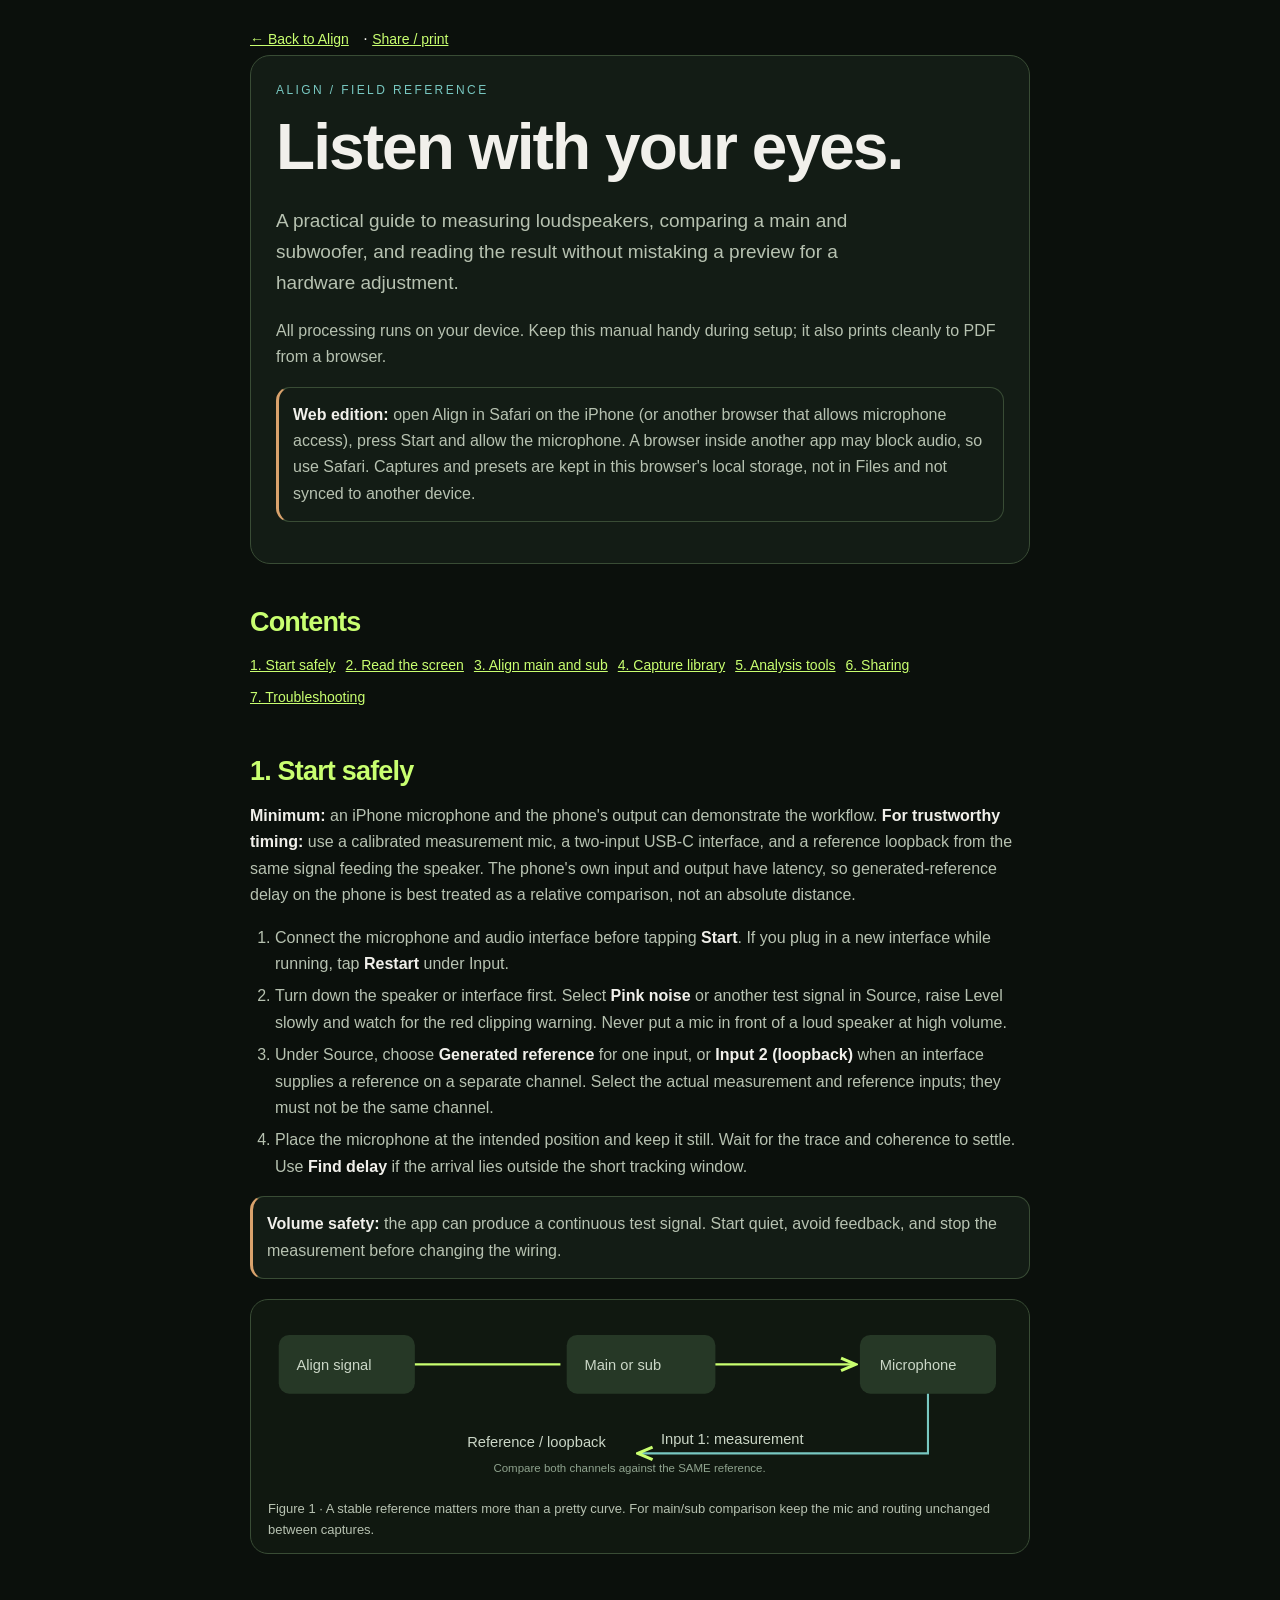
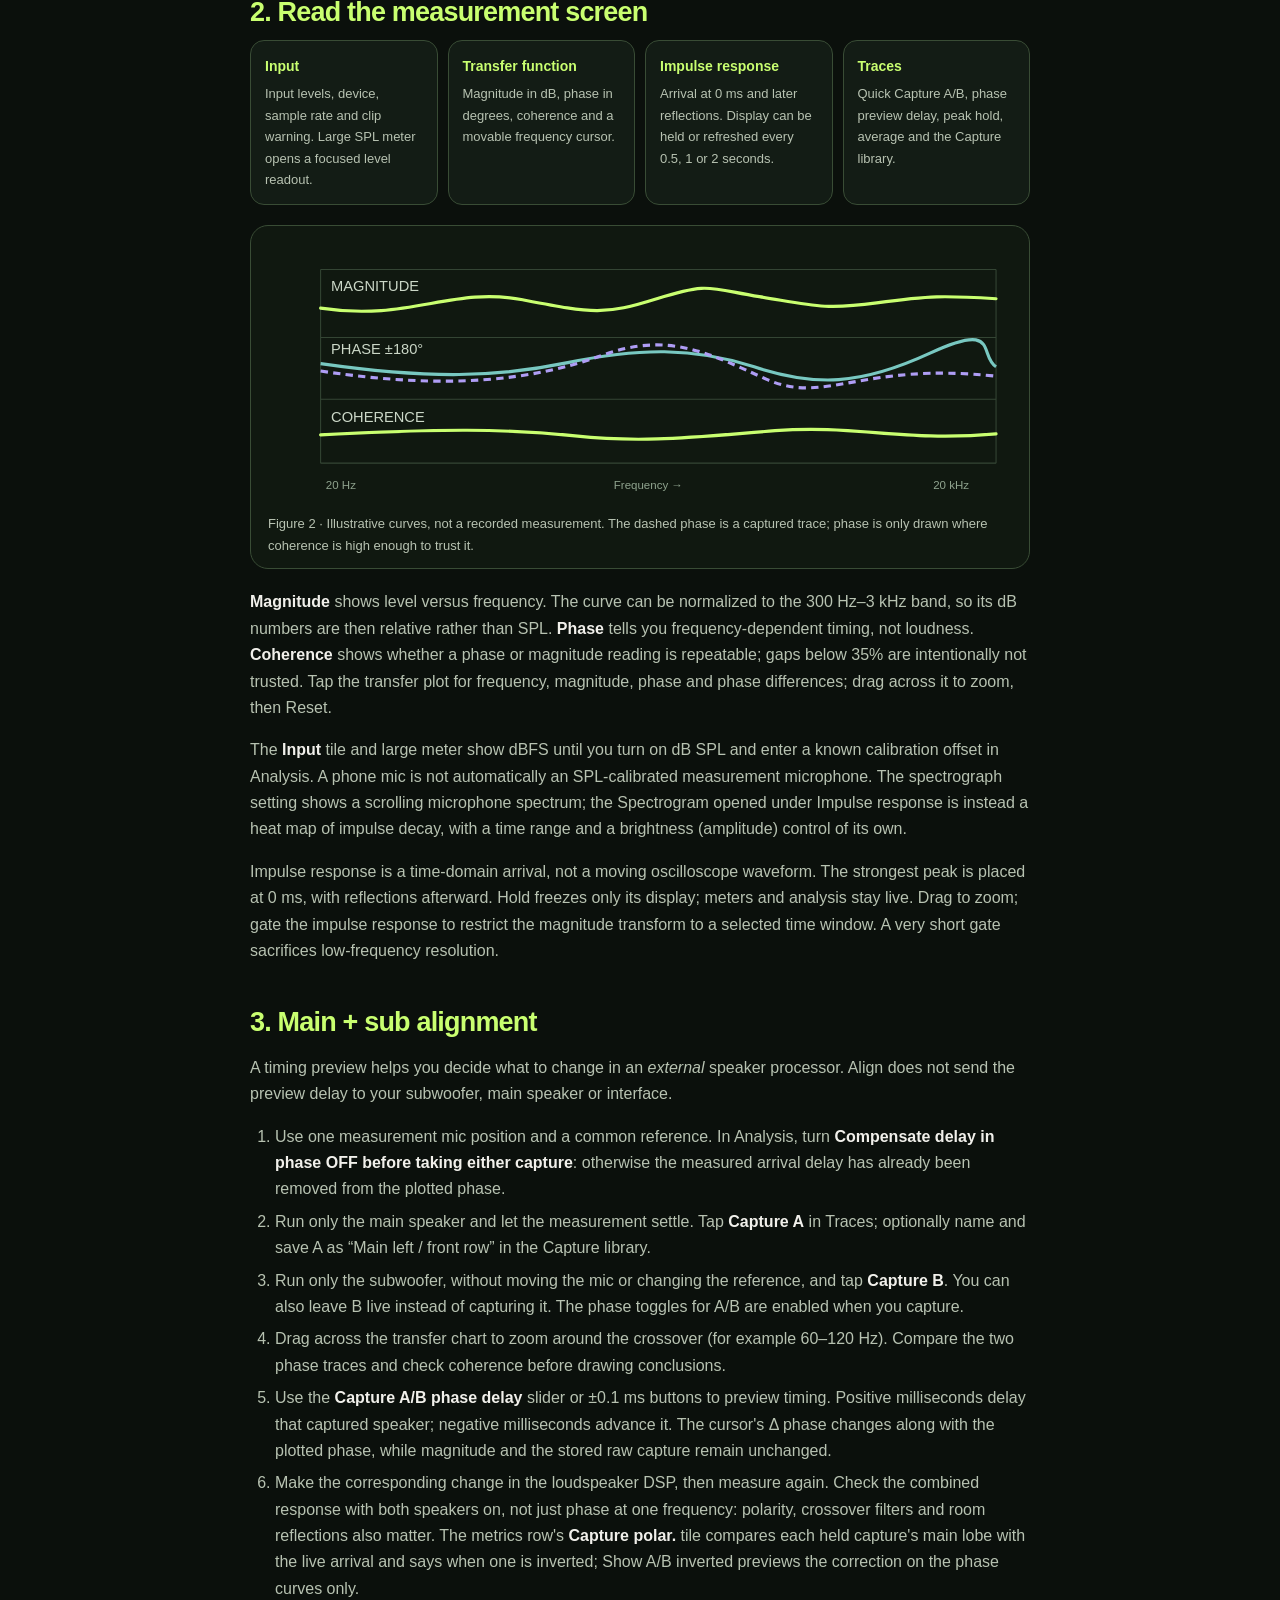
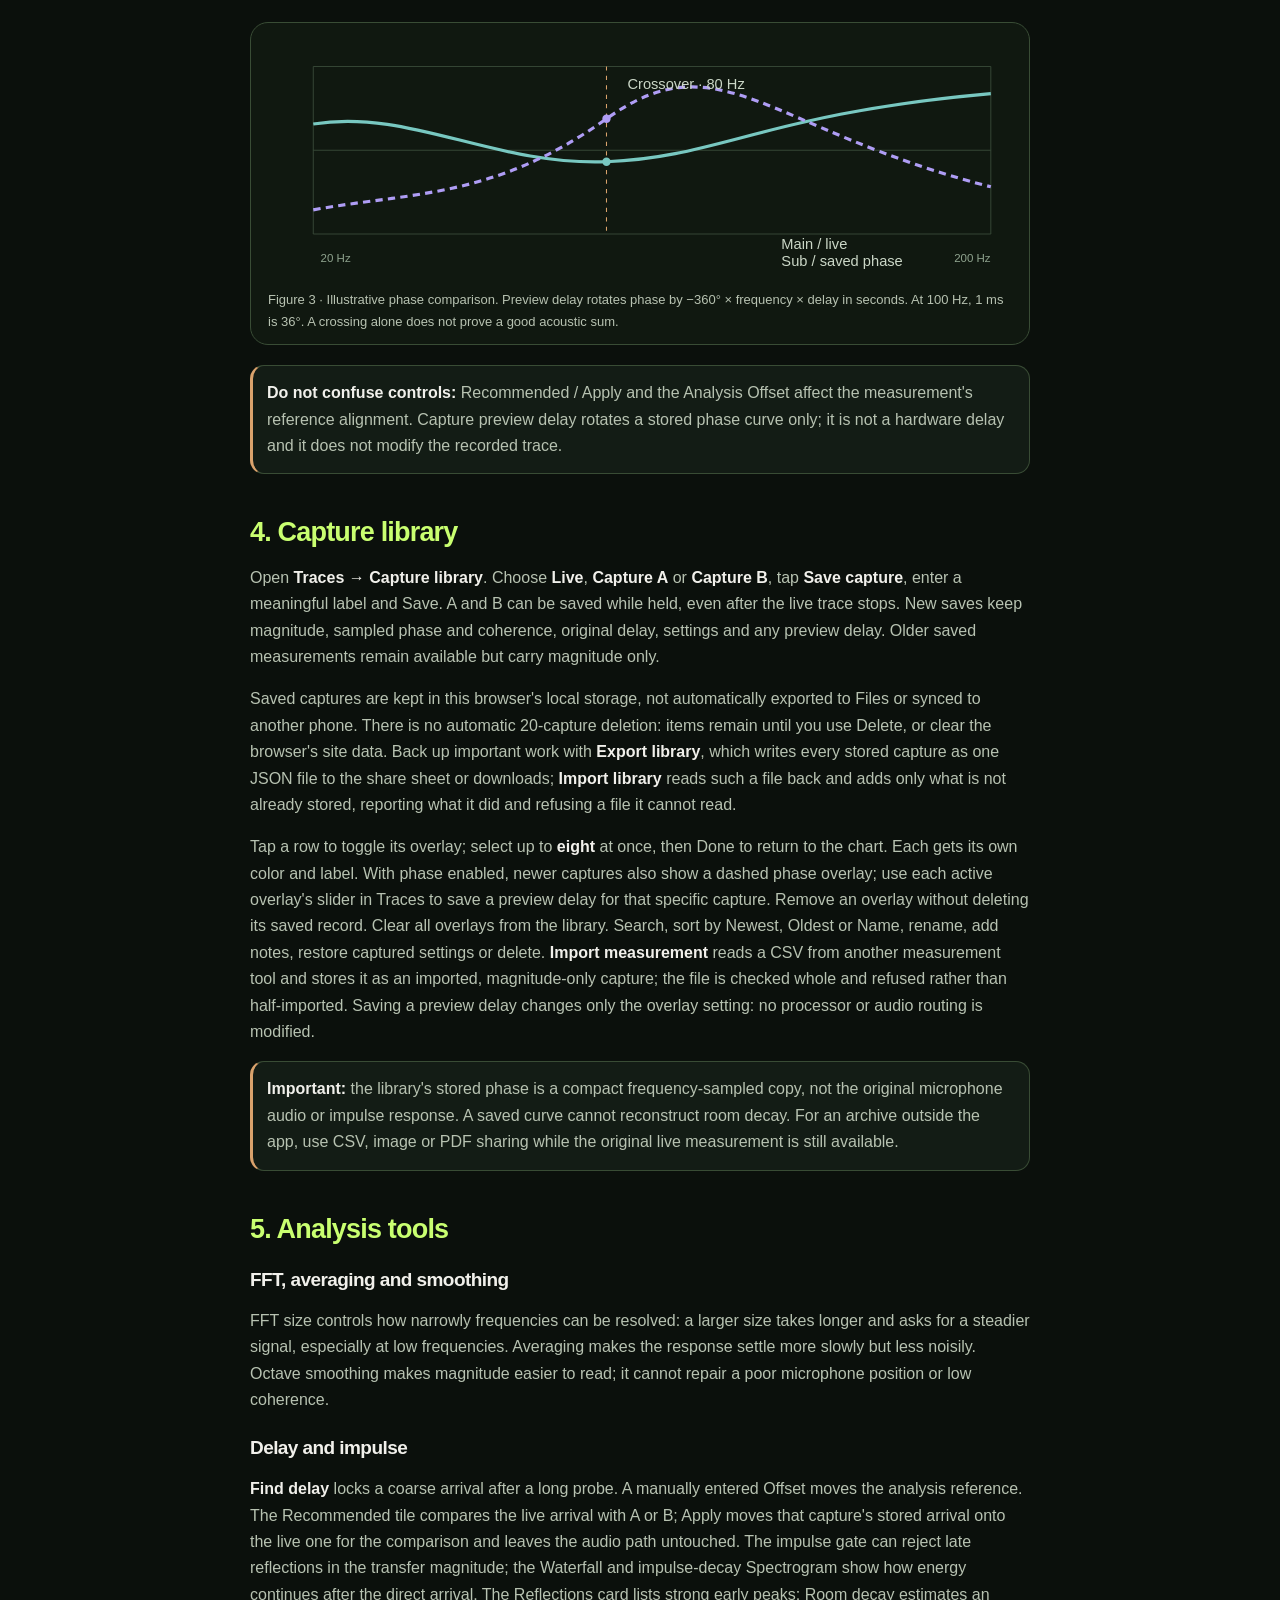
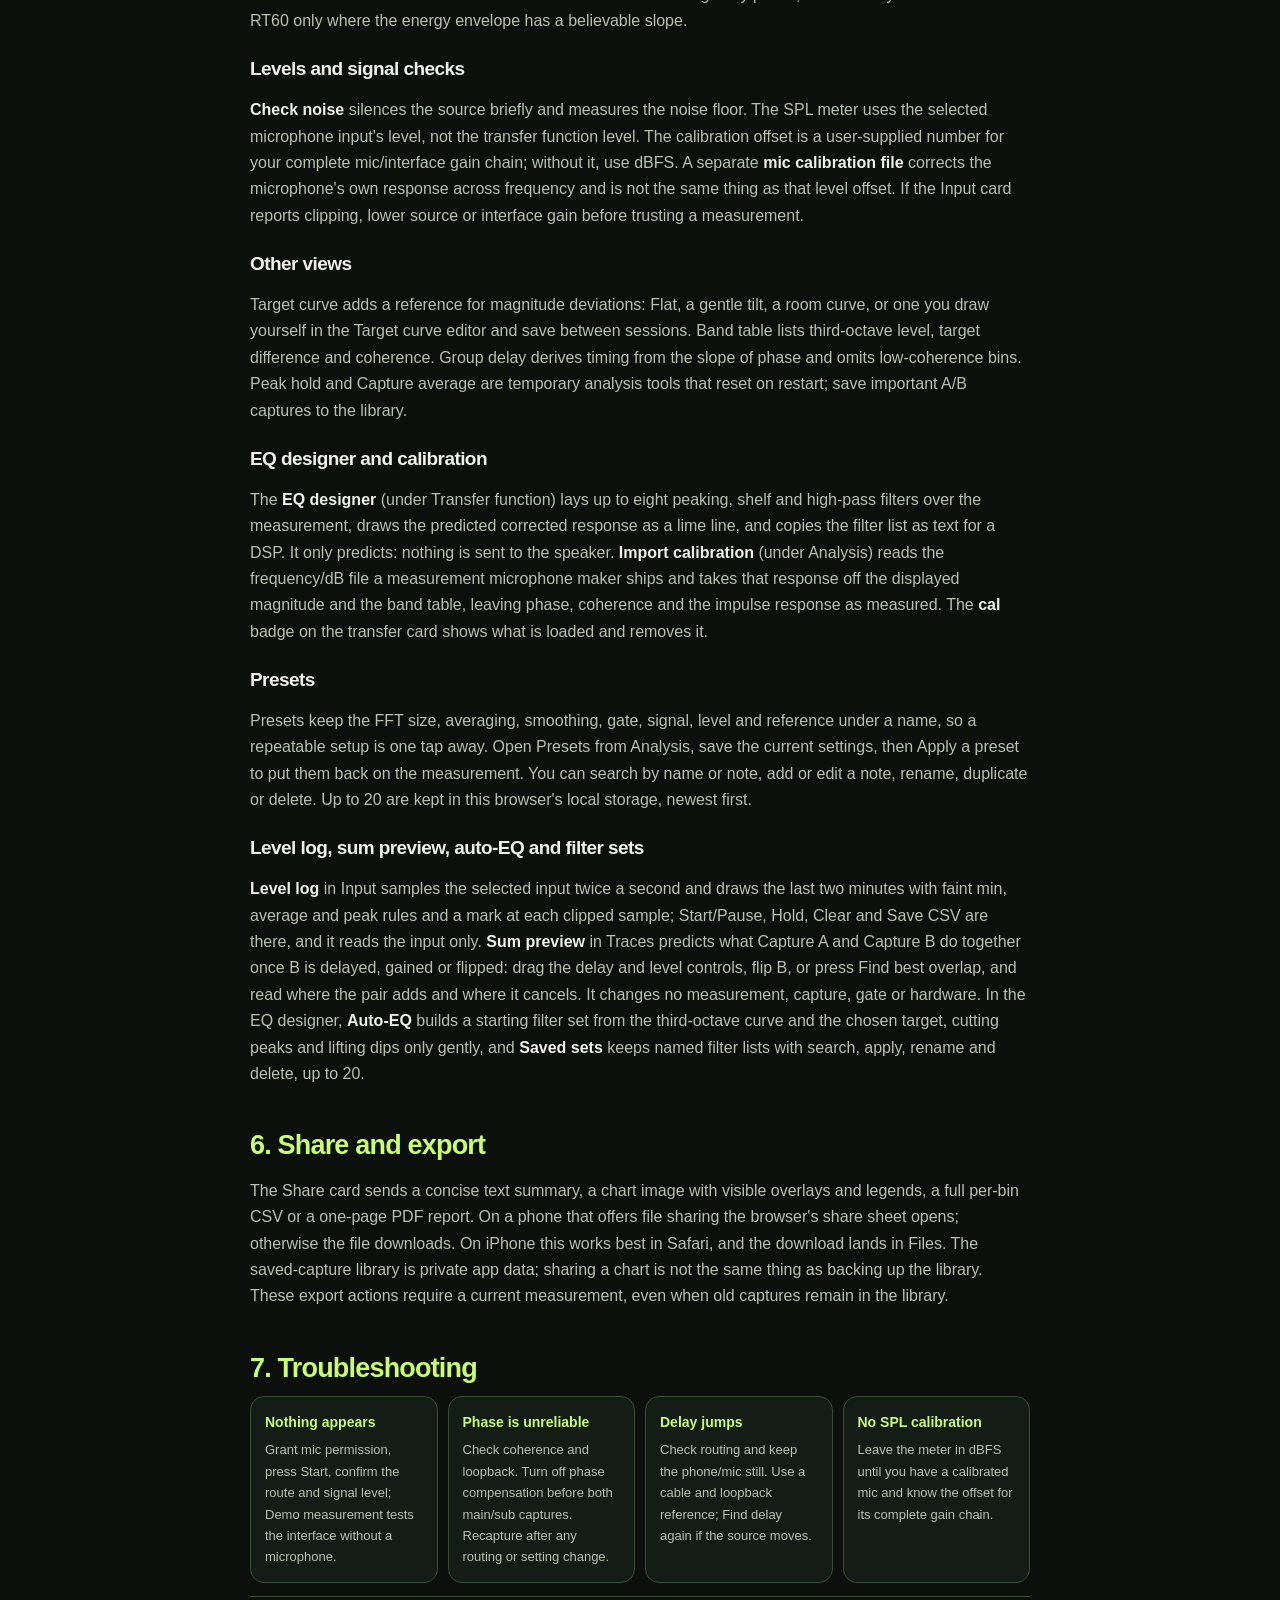
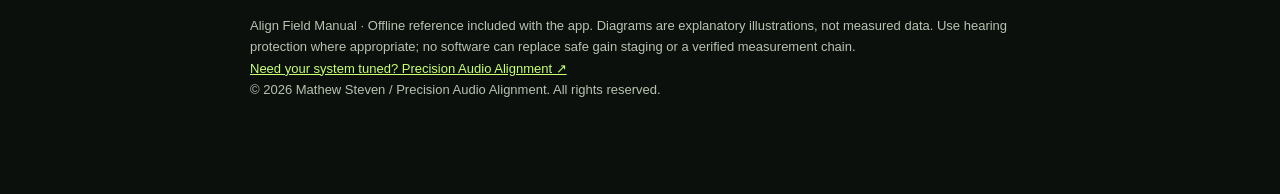
==== commit f786a5af: "Port the capture sort, restore settings and spectrogram brightness The browser capture library gains" ====
--- a/manual.html
+++ b/manual.html
@@ -15,10 +15,10 @@
 <figure class="diagram"><svg viewBox="0 0 720 170" role="img" aria-label="Signal flow from test signal to loudspeaker and reference loopback, with microphone returning to the measurement input"><defs><marker id="arrow" markerWidth="9" markerHeight="9" refX="7" refY="4" orient="auto"><path d="M1 1 L8 4 L1 7" fill="none" stroke="#c9ff70" stroke-width="1.5"/></marker></defs><rect x="15" y="22" width="130" height="56" rx="10" fill="#263826"/><text x="32" y="55">Align signal</text><rect x="290" y="22" width="142" height="56" rx="10" fill="#263826"/><text x="307" y="55">Main or sub</text><rect x="570" y="22" width="130" height="56" rx="10" fill="#263826"/><text x="589" y="55">Microphone</text><path d="M145 50 H284 M432 50 H564" stroke="#c9ff70" stroke-width="2" fill="none" marker-end="url(#arrow)"/><path d="M635 78 V135 H360" stroke="#78c8c1" stroke-width="2" fill="none" marker-end="url(#arrow)"/><text x="195" y="129">Reference / loopback</text><text x="380" y="126">Input 1: measurement</text><text class="small" x="220" y="153">Compare both channels against the SAME reference.</text></svg><figcaption>Figure 1 · A stable reference matters more than a pretty curve. For main/sub comparison keep the mic and routing unchanged between captures.</figcaption></figure></section>
 <section id="screen"><h2>2. Read the measurement screen</h2><div class="grid"><div class="tile"><b>Input</b><p>Input levels, device, sample rate and clip warning. Large SPL meter opens a focused level readout.</p></div><div class="tile"><b>Transfer function</b><p>Magnitude in dB, phase in degrees, coherence and a movable frequency cursor.</p></div><div class="tile"><b>Impulse response</b><p>Arrival at 0 ms and later reflections. Display can be held or refreshed every 0.5, 1 or 2 seconds.</p></div><div class="tile"><b>Traces</b><p>Quick Capture A/B, phase preview delay, peak hold, average and the Capture library.</p></div></div>
 <figure class="diagram"><svg viewBox="0 0 720 255" role="img" aria-label="Annotated transfer-function example with magnitude, phase and coherence panes"><path class="gridline" d="M55 30 H700 M55 95 H700 M55 154 H700 M55 215 H700 M55 30 V215 M700 30 V215"/><path class="trace" d="M55 67 C140 80 180 46 248 59 S325 74 376 58 S425 48 474 56 S535 69 586 62 S650 55 700 58"/><path class="phase" d="M55 120 C160 135 224 133 291 119 S411 104 469 123 S570 141 637 110 S683 112 700 123"/><path class="held" d="M55 127 C180 146 260 135 324 112 S425 110 481 135 S571 118 700 132"/><path class="trace" d="M55 188 C170 182 232 182 298 189 S412 190 489 184 S611 195 700 187"/><text x="65" y="51">MAGNITUDE</text><text x="65" y="111">PHASE  ±180°</text><text x="65" y="176">COHERENCE</text><text class="small" x="60" y="240">20 Hz</text><text class="small" x="335" y="240">Frequency →</text><text class="small" x="640" y="240">20 kHz</text></svg><figcaption>Figure 2 · Illustrative curves, not a recorded measurement. The dashed phase is a captured trace; phase is only drawn where coherence is high enough to trust it.</figcaption></figure>
-<p><strong>Magnitude</strong> shows level versus frequency. The curve can be normalized to the 300 Hz–3 kHz band, so its dB numbers are then relative rather than SPL. <strong>Phase</strong> tells you frequency-dependent timing, not loudness. <strong>Coherence</strong> shows whether a phase or magnitude reading is repeatable; gaps below 35% are intentionally not trusted. Tap the transfer plot for frequency, magnitude, phase and phase differences; drag across it to zoom, then Reset.</p><p>The <strong>Input</strong> tile and large meter show dBFS until you turn on dB SPL and enter a known calibration offset in Analysis. A phone mic is not automatically an SPL-calibrated measurement microphone. The spectrograph setting shows a scrolling microphone spectrum; the Spectrogram opened under Impulse response is instead a heat map of impulse decay.</p><p>Impulse response is a time-domain arrival, not a moving oscilloscope waveform. The strongest peak is placed at 0 ms, with reflections afterward. Hold freezes only its display; meters and analysis stay live. Drag to zoom; gate the impulse response to restrict the magnitude transform to a selected time window. A very short gate sacrifices low-frequency resolution.</p></section>
+<p><strong>Magnitude</strong> shows level versus frequency. The curve can be normalized to the 300 Hz–3 kHz band, so its dB numbers are then relative rather than SPL. <strong>Phase</strong> tells you frequency-dependent timing, not loudness. <strong>Coherence</strong> shows whether a phase or magnitude reading is repeatable; gaps below 35% are intentionally not trusted. Tap the transfer plot for frequency, magnitude, phase and phase differences; drag across it to zoom, then Reset.</p><p>The <strong>Input</strong> tile and large meter show dBFS until you turn on dB SPL and enter a known calibration offset in Analysis. A phone mic is not automatically an SPL-calibrated measurement microphone. The spectrograph setting shows a scrolling microphone spectrum; the Spectrogram opened under Impulse response is instead a heat map of impulse decay, with a time range and a brightness (amplitude) control of its own.</p><p>Impulse response is a time-domain arrival, not a moving oscilloscope waveform. The strongest peak is placed at 0 ms, with reflections afterward. Hold freezes only its display; meters and analysis stay live. Drag to zoom; gate the impulse response to restrict the magnitude transform to a selected time window. A very short gate sacrifices low-frequency resolution.</p></section>
 <section id="align"><h2>3. Main + sub alignment</h2><p>A timing preview helps you decide what to change in an <em>external</em> speaker processor. Align does not send the preview delay to your subwoofer, main speaker or interface.</p><ol><li>Use one measurement mic position and a common reference. In Analysis, turn <strong>Compensate delay in phase OFF before taking either capture</strong>: otherwise the measured arrival delay has already been removed from the plotted phase.</li><li>Run only the main speaker and let the measurement settle. Tap <strong>Capture A</strong> in Traces; optionally name and save A as “Main left / front row” in the Capture library.</li><li>Run only the subwoofer, without moving the mic or changing the reference, and tap <strong>Capture B</strong>. You can also leave B live instead of capturing it. The phase toggles for A/B are enabled when you capture.</li><li>Drag across the transfer chart to zoom around the crossover (for example 60–120 Hz). Compare the two phase traces and check coherence before drawing conclusions.</li><li>Use the <strong>Capture A/B phase delay</strong> slider or ±0.1 ms buttons to preview timing. Positive milliseconds delay that captured speaker; negative milliseconds advance it. The cursor's Δ phase changes along with the plotted phase, while magnitude and the stored raw capture remain unchanged.</li><li>Make the corresponding change in the loudspeaker DSP, then measure again. Check the combined response with both speakers on, not just phase at one frequency: polarity, crossover filters and room reflections also matter. The metrics row's <strong>Capture polar.</strong> tile compares each held capture's main lobe with the live arrival and says when one is inverted; Show A/B inverted previews the correction on the phase curves only.</li></ol><figure class="diagram"><svg viewBox="0 0 720 235" role="img" aria-label="Illustration of a main and sub phase preview converging around an 80 hertz crossover"><path class="gridline" d="M48 30 H695 M48 110 H695 M48 190 H695 M48 30 V190 M695 30 V190"/><path class="phase" d="M48 85 C140 70 220 125 328 121 S481 75 695 56"/><path class="held" d="M48 167 C140 150 220 157 328 80 S481 90 695 145"/><path d="M328 30 V190" stroke="#d9a26c" stroke-dasharray="4 5"/><circle cx="328" cy="121" r="4" fill="#78c8c1"/><circle cx="328" cy="80" r="4" fill="#af9df5"/><text x="348" y="52">Crossover · 80 Hz</text><text x="495" y="204">Main / live</text><text x="495" y="221">Sub / saved phase</text><text class="small" x="55" y="217">20 Hz</text><text class="small" x="660" y="217">200 Hz</text></svg><figcaption>Figure 3 · Illustrative phase comparison. Preview delay rotates phase by −360° × frequency × delay in seconds. At 100 Hz, 1 ms is 36°. A crossing alone does not prove a good acoustic sum.</figcaption></figure><div class="note"><p><strong>Do not confuse controls:</strong> Recommended / Apply and the Analysis Offset affect the measurement's reference alignment. Capture preview delay rotates a stored phase curve only; it is not a hardware delay and it does not modify the recorded trace.</p></div></section>
-<section id="library"><h2>4. Capture library</h2><p>Open <strong>Traces → Capture library</strong>. Choose <strong>Live</strong>, <strong>Capture A</strong> or <strong>Capture B</strong>, tap <strong>Save capture</strong>, enter a meaningful label and Save. A and B can be saved while held, even after the live trace stops. New saves keep magnitude, sampled phase and coherence, original delay, settings and any preview delay. Older saved measurements remain available but carry magnitude only.</p><p>Saved captures are kept in this browser's local storage, not automatically exported to Files or synced to another phone. There is no automatic 20-capture deletion: items remain until you use Delete, or clear the browser's site data. Back up important work with <strong>Export library</strong>, which writes every stored capture as one JSON file to the share sheet or downloads; <strong>Import library</strong> reads such a file back and adds only what is not already stored, reporting what it did and refusing a file it cannot read.</p><p>Tap a row to toggle its overlay; select up to <strong>eight</strong> at once, then Done to return to the chart. Each gets its own color and label. With phase enabled, newer captures also show a dashed phase overlay; use each active overlay's slider in Traces to save a preview delay for that specific capture. Remove an overlay without deleting its saved record. Clear all overlays from the library. Search, rename, add notes or delete. Saving a preview delay changes only the overlay setting: no processor or audio routing is modified.</p><div class="note"><p><strong>Important:</strong> the library's stored phase is a compact frequency-sampled copy, not the original microphone audio or impulse response. A saved curve cannot reconstruct room decay. For an archive outside the app, use CSV, image or PDF sharing while the original live measurement is still available.</p></div></section>
-<section id="tools"><h2>5. Analysis tools</h2><h3>FFT, averaging and smoothing</h3><p>FFT size controls how narrowly frequencies can be resolved: a larger size takes longer and asks for a steadier signal, especially at low frequencies. Averaging makes the response settle more slowly but less noisily. Octave smoothing makes magnitude easier to read; it cannot repair a poor microphone position or low coherence.</p><h3>Delay and impulse</h3><p><strong>Find delay</strong> locks a coarse arrival after a long probe. A manually entered Offset moves the analysis reference. The Recommended tile compares the live arrival with A or B; Apply moves that capture's stored arrival onto the live one for the comparison and leaves the audio path untouched. The impulse gate can reject late reflections in the transfer magnitude; the Waterfall and impulse-decay Spectrogram show how energy continues after the direct arrival. The Reflections card lists strong early peaks; Room decay estimates an RT60 only where the energy envelope has a believable slope.</p><h3>Levels and signal checks</h3><p><strong>Check noise</strong> silences the source briefly and measures the noise floor. The SPL meter uses the selected microphone input's level, not the transfer function level. The calibration offset is a user-supplied number for your complete mic/interface gain chain; without it, use dBFS. A separate <strong>mic calibration file</strong> corrects the microphone's own response across frequency and is not the same thing as that level offset. If the Input card reports clipping, lower source or interface gain before trusting a measurement.</p><h3>Other views</h3><p>Target curve adds a reference for magnitude deviations: Flat, a gentle tilt, a room curve, or one you draw yourself in the Target curve editor and save between sessions. Band table lists third-octave level, target difference and coherence. Group delay derives timing from the slope of phase and omits low-coherence bins. Peak hold and Capture average are temporary analysis tools that reset on restart; save important A/B captures to the library.</p><h3>EQ designer and calibration</h3><p>The <strong>EQ designer</strong> (under Transfer function) lays up to eight peaking, shelf and high-pass filters over the measurement, draws the predicted corrected response as a lime line, and copies the filter list as text for a DSP. It only predicts: nothing is sent to the speaker. <strong>Import calibration</strong> (under Analysis) reads the frequency/dB file a measurement microphone maker ships and takes that response off the displayed magnitude and the band table, leaving phase, coherence and the impulse response as measured. The <strong>cal</strong> badge on the transfer card shows what is loaded and removes it.</p><h3>Presets</h3><p>Presets keep the FFT size, averaging, smoothing, gate, signal, level and reference under a name, so a repeatable setup is one tap away. Open Presets from Analysis, save the current settings, then Apply a preset to put them back on the measurement. You can search by name or note, add or edit a note, rename, duplicate or delete. Up to 20 are kept in this browser's local storage, newest first.</p></section>
+<section id="library"><h2>4. Capture library</h2><p>Open <strong>Traces → Capture library</strong>. Choose <strong>Live</strong>, <strong>Capture A</strong> or <strong>Capture B</strong>, tap <strong>Save capture</strong>, enter a meaningful label and Save. A and B can be saved while held, even after the live trace stops. New saves keep magnitude, sampled phase and coherence, original delay, settings and any preview delay. Older saved measurements remain available but carry magnitude only.</p><p>Saved captures are kept in this browser's local storage, not automatically exported to Files or synced to another phone. There is no automatic 20-capture deletion: items remain until you use Delete, or clear the browser's site data. Back up important work with <strong>Export library</strong>, which writes every stored capture as one JSON file to the share sheet or downloads; <strong>Import library</strong> reads such a file back and adds only what is not already stored, reporting what it did and refusing a file it cannot read.</p><p>Tap a row to toggle its overlay; select up to <strong>eight</strong> at once, then Done to return to the chart. Each gets its own color and label. With phase enabled, newer captures also show a dashed phase overlay; use each active overlay's slider in Traces to save a preview delay for that specific capture. Remove an overlay without deleting its saved record. Clear all overlays from the library. Search, sort by Newest, Oldest or Name, rename, add notes, restore captured settings or delete. <strong>Import measurement</strong> reads a CSV from another measurement tool and stores it as an imported, magnitude-only capture; the file is checked whole and refused rather than half-imported. Saving a preview delay changes only the overlay setting: no processor or audio routing is modified.</p><div class="note"><p><strong>Important:</strong> the library's stored phase is a compact frequency-sampled copy, not the original microphone audio or impulse response. A saved curve cannot reconstruct room decay. For an archive outside the app, use CSV, image or PDF sharing while the original live measurement is still available.</p></div></section>
+<section id="tools"><h2>5. Analysis tools</h2><h3>FFT, averaging and smoothing</h3><p>FFT size controls how narrowly frequencies can be resolved: a larger size takes longer and asks for a steadier signal, especially at low frequencies. Averaging makes the response settle more slowly but less noisily. Octave smoothing makes magnitude easier to read; it cannot repair a poor microphone position or low coherence.</p><h3>Delay and impulse</h3><p><strong>Find delay</strong> locks a coarse arrival after a long probe. A manually entered Offset moves the analysis reference. The Recommended tile compares the live arrival with A or B; Apply moves that capture's stored arrival onto the live one for the comparison and leaves the audio path untouched. The impulse gate can reject late reflections in the transfer magnitude; the Waterfall and impulse-decay Spectrogram show how energy continues after the direct arrival. The Reflections card lists strong early peaks; Room decay estimates an RT60 only where the energy envelope has a believable slope.</p><h3>Levels and signal checks</h3><p><strong>Check noise</strong> silences the source briefly and measures the noise floor. The SPL meter uses the selected microphone input's level, not the transfer function level. The calibration offset is a user-supplied number for your complete mic/interface gain chain; without it, use dBFS. A separate <strong>mic calibration file</strong> corrects the microphone's own response across frequency and is not the same thing as that level offset. If the Input card reports clipping, lower source or interface gain before trusting a measurement.</p><h3>Other views</h3><p>Target curve adds a reference for magnitude deviations: Flat, a gentle tilt, a room curve, or one you draw yourself in the Target curve editor and save between sessions. Band table lists third-octave level, target difference and coherence. Group delay derives timing from the slope of phase and omits low-coherence bins. Peak hold and Capture average are temporary analysis tools that reset on restart; save important A/B captures to the library.</p><h3>EQ designer and calibration</h3><p>The <strong>EQ designer</strong> (under Transfer function) lays up to eight peaking, shelf and high-pass filters over the measurement, draws the predicted corrected response as a lime line, and copies the filter list as text for a DSP. It only predicts: nothing is sent to the speaker. <strong>Import calibration</strong> (under Analysis) reads the frequency/dB file a measurement microphone maker ships and takes that response off the displayed magnitude and the band table, leaving phase, coherence and the impulse response as measured. The <strong>cal</strong> badge on the transfer card shows what is loaded and removes it.</p><h3>Presets</h3><p>Presets keep the FFT size, averaging, smoothing, gate, signal, level and reference under a name, so a repeatable setup is one tap away. Open Presets from Analysis, save the current settings, then Apply a preset to put them back on the measurement. You can search by name or note, add or edit a note, rename, duplicate or delete. Up to 20 are kept in this browser's local storage, newest first.</p><h3>Level log, sum preview, auto-EQ and filter sets</h3><p><strong>Level log</strong> in Input samples the selected input twice a second and draws the last two minutes with faint min, average and peak rules and a mark at each clipped sample; Start/Pause, Hold, Clear and Save CSV are there, and it reads the input only. <strong>Sum preview</strong> in Traces predicts what Capture A and Capture B do together once B is delayed, gained or flipped: drag the delay and level controls, flip B, or press Find best overlap, and read where the pair adds and where it cancels. It changes no measurement, capture, gate or hardware. In the EQ designer, <strong>Auto-EQ</strong> builds a starting filter set from the third-octave curve and the chosen target, cutting peaks and lifting dips only gently, and <strong>Saved sets</strong> keeps named filter lists with search, apply, rename and delete, up to 20.</p></section>
 <section id="export"><h2>6. Share and export</h2><p>The Share card sends a concise text summary, a chart image with visible overlays and legends, a full per-bin CSV or a one-page PDF report. On a phone that offers file sharing the browser's share sheet opens; otherwise the file downloads. On iPhone this works best in Safari, and the download lands in Files. The saved-capture library is private app data; sharing a chart is not the same thing as backing up the library. These export actions require a current measurement, even when old captures remain in the library.</p></section>
 <section id="trouble"><h2>7. Troubleshooting</h2><div class="grid"><div class="tile"><b>Nothing appears</b><p>Grant mic permission, press Start, confirm the route and signal level; Demo measurement tests the interface without a microphone.</p></div><div class="tile"><b>Phase is unreliable</b><p>Check coherence and loopback. Turn off phase compensation before both main/sub captures. Recapture after any routing or setting change.</p></div><div class="tile"><b>Delay jumps</b><p>Check routing and keep the phone/mic still. Use a cable and loopback reference; Find delay again if the source moves.</p></div><div class="tile"><b>No SPL calibration</b><p>Leave the meter in dBFS until you have a calibrated mic and know the offset for its complete gain chain.</p></div></div><p class="foot">Align Field Manual · Offline reference included with the app. Diagrams are explanatory illustrations, not measured data. Use hearing protection where appropriate; no software can replace safe gain staging or a verified measurement chain.<br><a href="https://precisionaudioalignment.com/" target="_blank" rel="noopener noreferrer">Need your system tuned? Precision Audio Alignment ↗</a><br>© <span id="manualYear">2026</span> Mathew Steven / Precision Audio Alignment. All rights reserved.</p></section>
 </main><script>document.getElementById('manualYear').textContent = new Date().getFullYear();</script></body></html>
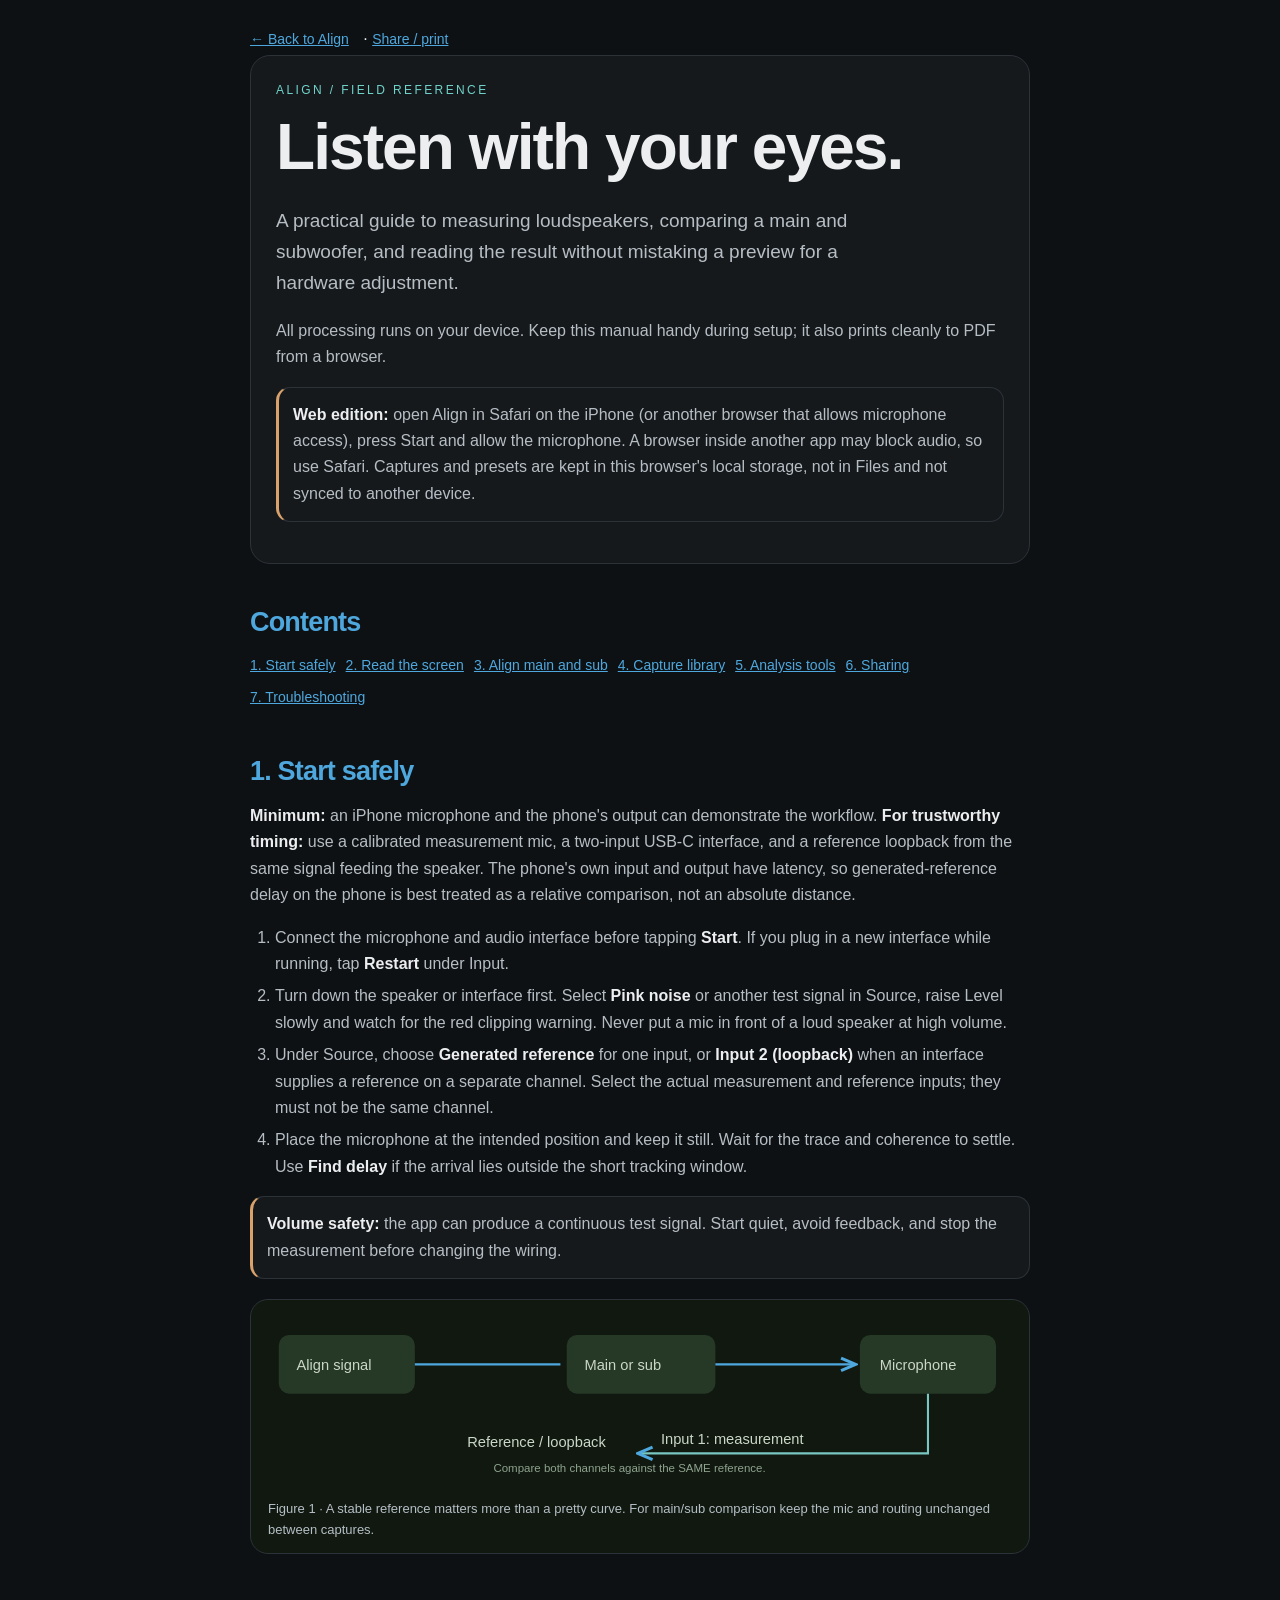
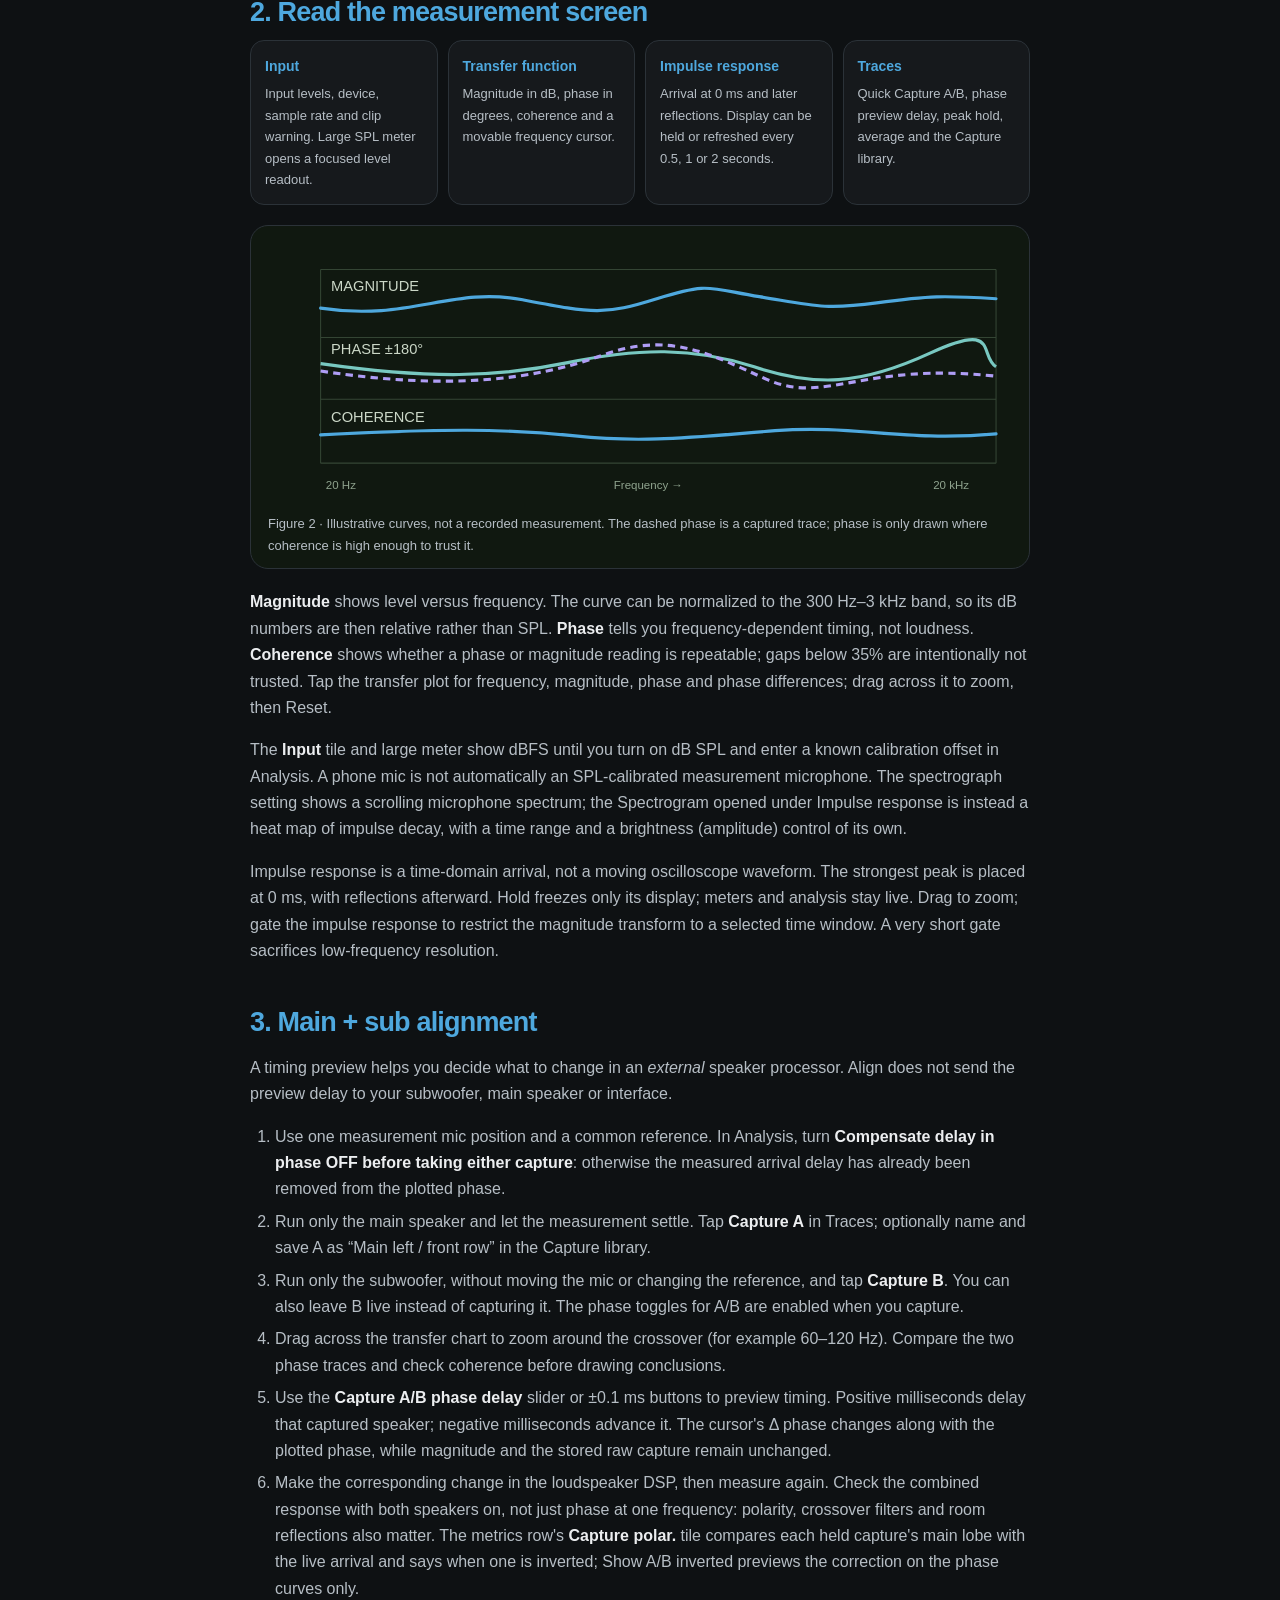
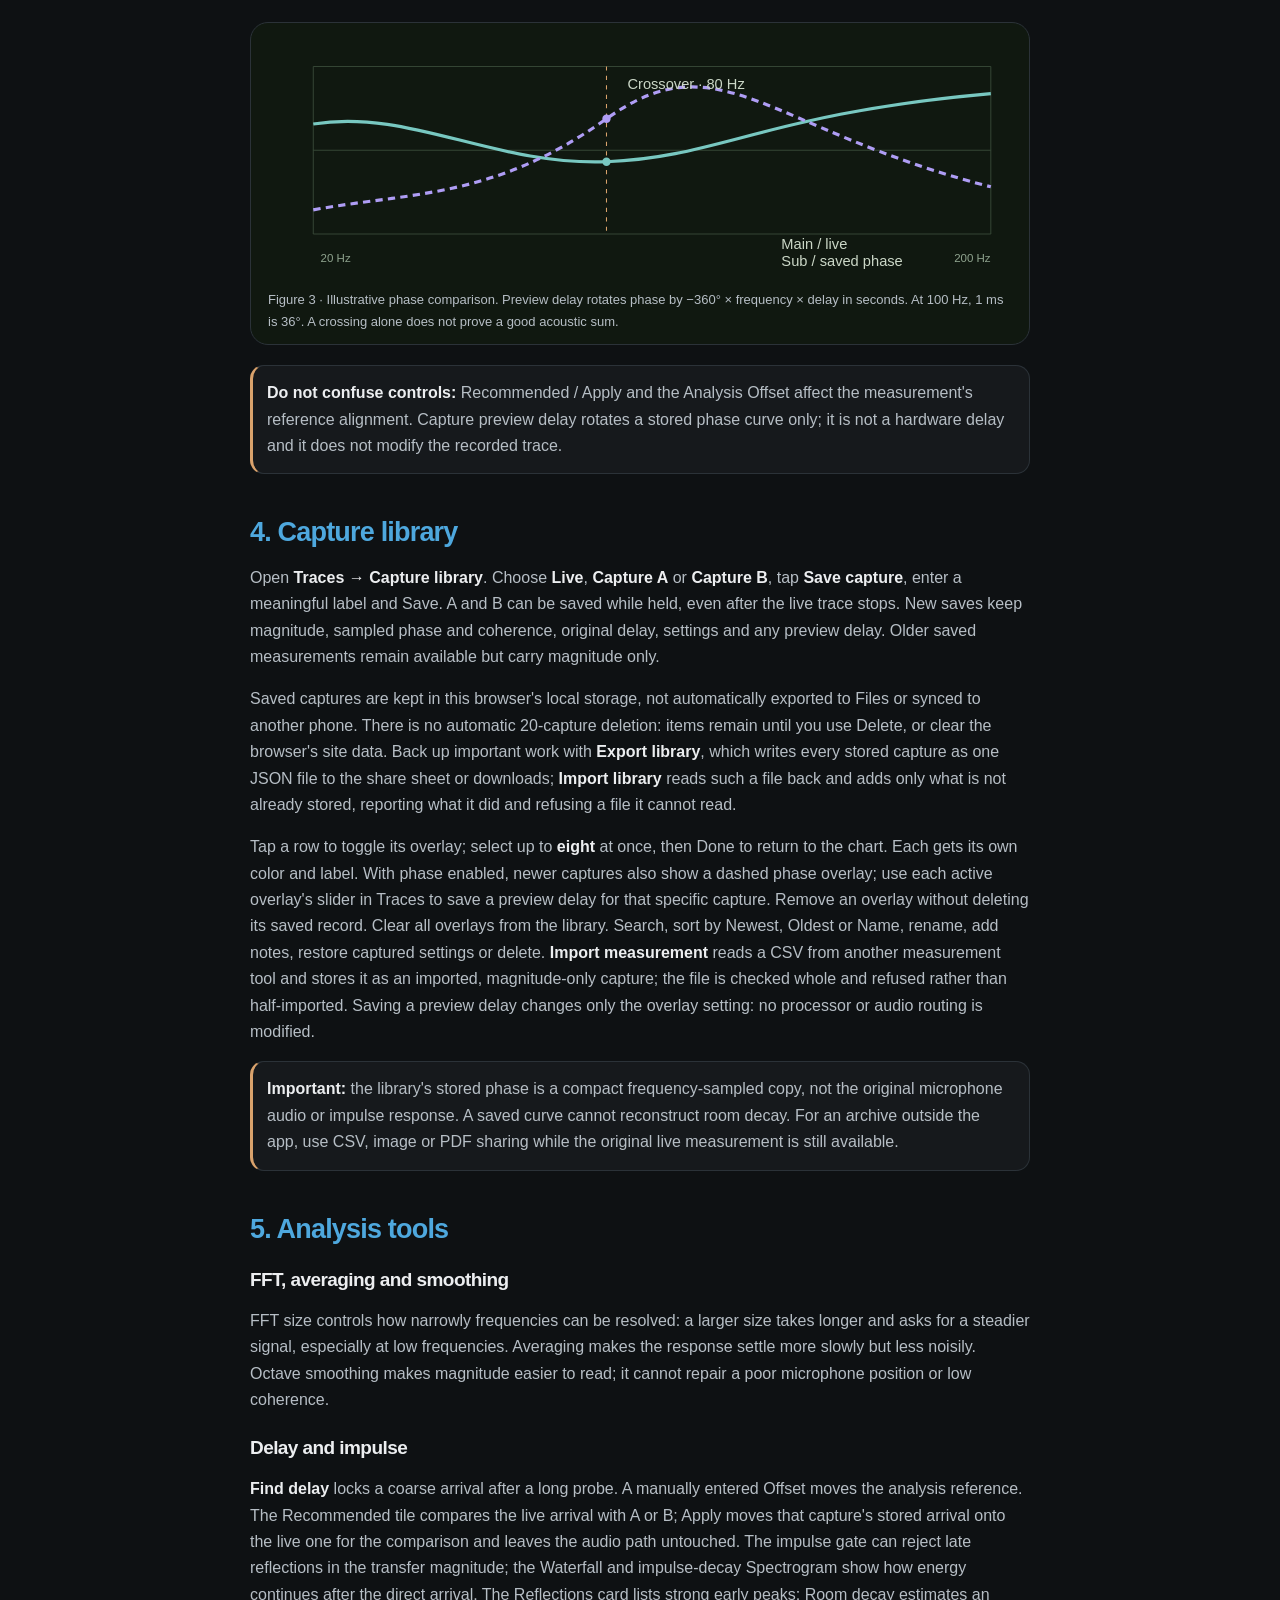
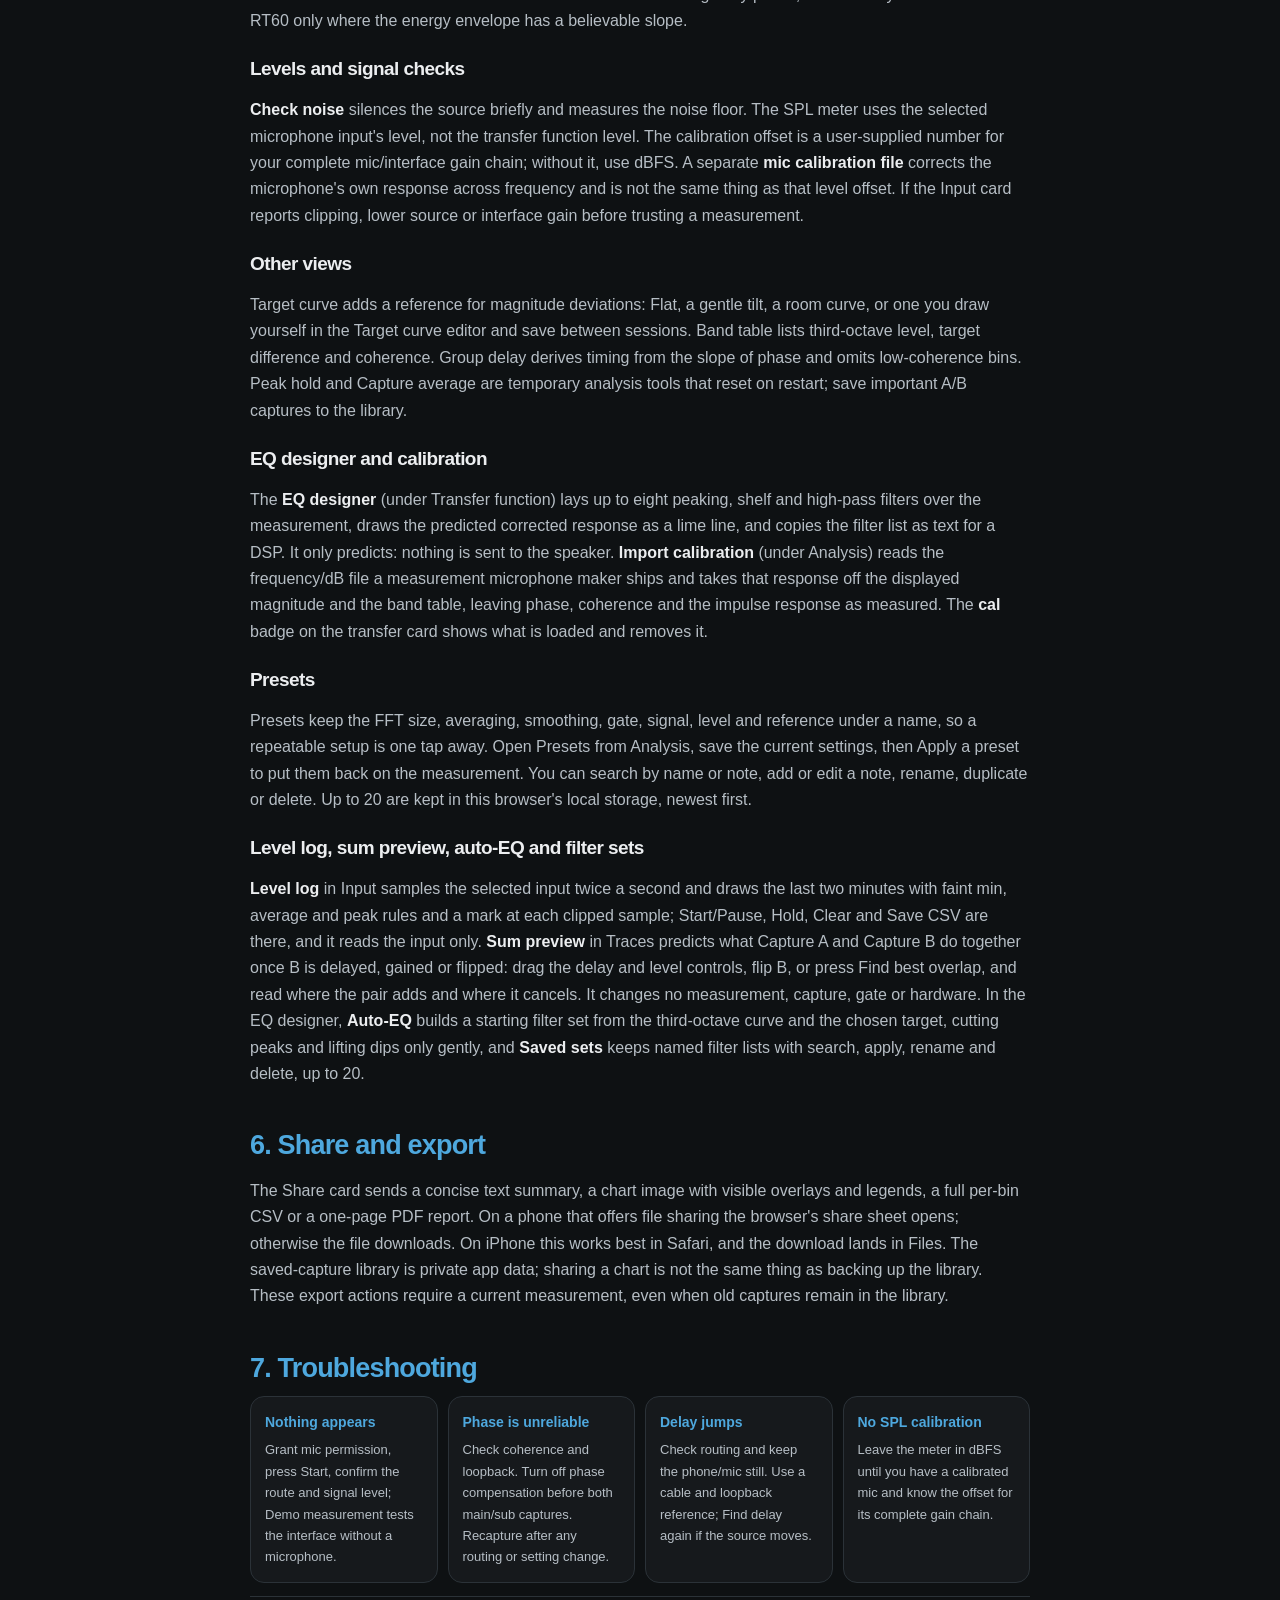
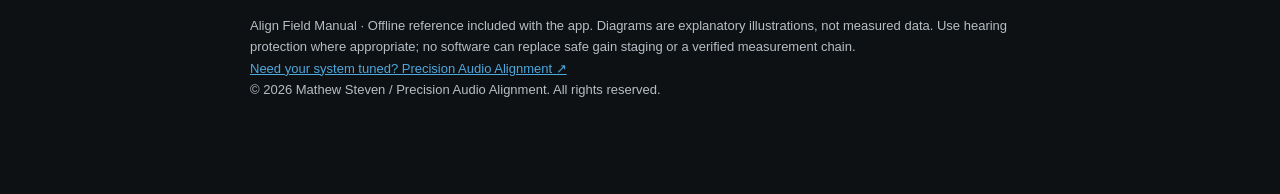
==== commit ef06dbe2: "Deploy the instrument shell and the neutral theme The redesign lived in files that were never commit" ====
--- a/manual.html
+++ b/manual.html
@@ -1,10 +1,10 @@
 <!doctype html>
 <html lang="en">
 <head>
-<meta charset="utf-8"><meta name="viewport" content="width=device-width,initial-scale=1">
+<meta charset="utf-8"><meta name="viewport" content="width=device-width,initial-scale=1"><meta name="robots" content="noindex, nofollow, noarchive">
 <title>Align — Field Manual</title>
 <style>
-:root{color-scheme:dark;--bg:#0b100c;--panel:#131c15;--line:#394c35;--text:#f1f0eb;--muted:#b7c2b1;--lime:#c9ff70;--teal:#78c8c1;--orange:#d9a26c}*{box-sizing:border-box}html{scroll-behavior:smooth}body{margin:0;background:var(--bg);color:var(--text);font:16px/1.65 -apple-system,BlinkMacSystemFont,"Segoe UI",sans-serif}main{max-width:820px;margin:auto;padding:24px 20px 80px}h1,h2,h3{line-height:1.2;letter-spacing:-.03em}h1{font-size:clamp(38px,8vw,64px);margin:8px 0 10px}h2{font-size:27px;margin:42px 0 12px;color:var(--lime)}h3{font-size:19px;margin:24px 0 5px}p,li{color:var(--muted)}strong{color:var(--text)}a{color:var(--lime)}.eyebrow{font-size:12px;letter-spacing:.2em;text-transform:uppercase;color:var(--teal)}.hero{padding:25px;border:1px solid var(--line);background:var(--panel);border-radius:20px}.lead{font-size:19px;max-width:580px}.grid{display:grid;grid-template-columns:repeat(auto-fit,minmax(180px,1fr));gap:10px}.tile,.note{background:var(--panel);border:1px solid var(--line);border-radius:14px;padding:14px}.tile b{display:block;color:var(--lime);font-size:14px}.tile p{font-size:13px;margin:5px 0 0}.note{border-left:3px solid var(--orange);margin:16px 0}.note p{margin:0}.diagram{background:#101810;border:1px solid var(--line);border-radius:18px;padding:12px;margin:20px 0}.diagram svg{display:block;width:100%;height:auto}.diagram figcaption{font-size:13px;color:var(--muted);padding:8px 5px 0}svg text{font:14px -apple-system,sans-serif;fill:#cbd7c7}svg .small{font-size:11px;fill:#8fa38e}svg .trace{fill:none;stroke:#c9ff70;stroke-width:3;stroke-linejoin:round;stroke-linecap:round}svg .phase{fill:none;stroke:#78c8c1;stroke-width:3}svg .held{fill:none;stroke:#af9df5;stroke-width:3;stroke-dasharray:7 5}svg .gridline{stroke:#344534;stroke-width:1}ol,ul{padding-left:25px}li{margin:6px 0}nav a{display:inline-block;margin:4px 10px 4px 0;font-size:14px}.foot{border-top:1px solid var(--line);padding-top:18px;font-size:13px}@media print{:root{color-scheme:light;--bg:#fff;--panel:#f2f5ef;--text:#182319;--muted:#344137;--line:#b4c7b4;--lime:#287027;--teal:#176863;--orange:#a65d20}body{background:white}a{color:#176863}h2{break-after:avoid}.diagram,.tile,.note{break-inside:avoid}svg text{fill:#283d29}svg .small{fill:#456045}}
+:root{color-scheme:dark;--bg:#0e1113;--panel:#16191c;--line:#2b3238;--text:#eceef0;--muted:#b6bec5;--lime:#4ea8de;--teal:#6fd4ca;--orange:#d9a26c}*{box-sizing:border-box}html{scroll-behavior:smooth}body{margin:0;background:var(--bg);color:var(--text);font:16px/1.65 -apple-system,BlinkMacSystemFont,"Segoe UI",sans-serif}main{max-width:820px;margin:auto;padding:24px 20px 80px}h1,h2,h3{line-height:1.2;letter-spacing:-.03em}h1{font-size:clamp(38px,8vw,64px);margin:8px 0 10px}h2{font-size:27px;margin:42px 0 12px;color:var(--lime)}h3{font-size:19px;margin:24px 0 5px}p,li{color:var(--muted)}strong{color:var(--text)}a{color:var(--lime)}.eyebrow{font-size:12px;letter-spacing:.2em;text-transform:uppercase;color:var(--teal)}.hero{padding:25px;border:1px solid var(--line);background:var(--panel);border-radius:20px}.lead{font-size:19px;max-width:580px}.grid{display:grid;grid-template-columns:repeat(auto-fit,minmax(180px,1fr));gap:10px}.tile,.note{background:var(--panel);border:1px solid var(--line);border-radius:14px;padding:14px}.tile b{display:block;color:var(--lime);font-size:14px}.tile p{font-size:13px;margin:5px 0 0}.note{border-left:3px solid var(--orange);margin:16px 0}.note p{margin:0}.diagram{background:#101810;border:1px solid var(--line);border-radius:18px;padding:12px;margin:20px 0}.diagram svg{display:block;width:100%;height:auto}.diagram figcaption{font-size:13px;color:var(--muted);padding:8px 5px 0}svg text{font:14px -apple-system,sans-serif;fill:#cbd7c7}svg .small{font-size:11px;fill:#8fa38e}svg .trace{fill:none;stroke:#4ea8de;stroke-width:3;stroke-linejoin:round;stroke-linecap:round}svg .phase{fill:none;stroke:#78c8c1;stroke-width:3}svg .held{fill:none;stroke:#af9df5;stroke-width:3;stroke-dasharray:7 5}svg .gridline{stroke:#344534;stroke-width:1}ol,ul{padding-left:25px}li{margin:6px 0}nav a{display:inline-block;margin:4px 10px 4px 0;font-size:14px}.foot{border-top:1px solid var(--line);padding-top:18px;font-size:13px}@media print{:root{color-scheme:light;--bg:#fff;--panel:#f2f5ef;--text:#182319;--muted:#344137;--line:#b4c7b4;--lime:#287027;--teal:#176863;--orange:#a65d20}body{background:white}a{color:#176863}h2{break-after:avoid}.diagram,.tile,.note{break-inside:avoid}svg text{fill:#283d29}svg .small{fill:#456045}}
 </style>
 </head>
 <body><main>
@@ -12,7 +12,7 @@
 <div class="hero"><div class="eyebrow">Align / field reference</div><h1>Listen with your eyes.</h1><p class="lead">A practical guide to measuring loudspeakers, comparing a main and subwoofer, and reading the result without mistaking a preview for a hardware adjustment.</p><p>All processing runs on your device. Keep this manual handy during setup; it also prints cleanly to PDF from a browser.</p><div class="note"><p><strong>Web edition:</strong> open Align in Safari on the iPhone (or another browser that allows microphone access), press Start and allow the microphone. A browser inside another app may block audio, so use Safari. Captures and presets are kept in this browser's local storage, not in Files and not synced to another device.</p></div></div>
 <nav aria-label="Contents"><h2>Contents</h2><a href="#start">1. Start safely</a><a href="#screen">2. Read the screen</a><a href="#align">3. Align main and sub</a><a href="#library">4. Capture library</a><a href="#tools">5. Analysis tools</a><a href="#export">6. Sharing</a><a href="#trouble">7. Troubleshooting</a></nav>
 <section id="start"><h2>1. Start safely</h2><p><strong>Minimum:</strong> an iPhone microphone and the phone's output can demonstrate the workflow. <strong>For trustworthy timing:</strong> use a calibrated measurement mic, a two-input USB-C interface, and a reference loopback from the same signal feeding the speaker. The phone's own input and output have latency, so generated-reference delay on the phone is best treated as a relative comparison, not an absolute distance.</p><ol><li>Connect the microphone and audio interface before tapping <strong>Start</strong>. If you plug in a new interface while running, tap <strong>Restart</strong> under Input.</li><li>Turn down the speaker or interface first. Select <strong>Pink noise</strong> or another test signal in Source, raise Level slowly and watch for the red clipping warning. Never put a mic in front of a loud speaker at high volume.</li><li>Under Source, choose <strong>Generated reference</strong> for one input, or <strong>Input 2 (loopback)</strong> when an interface supplies a reference on a separate channel. Select the actual measurement and reference inputs; they must not be the same channel.</li><li>Place the microphone at the intended position and keep it still. Wait for the trace and coherence to settle. Use <strong>Find delay</strong> if the arrival lies outside the short tracking window.</li></ol><div class="note"><p><strong>Volume safety:</strong> the app can produce a continuous test signal. Start quiet, avoid feedback, and stop the measurement before changing the wiring.</p></div>
-<figure class="diagram"><svg viewBox="0 0 720 170" role="img" aria-label="Signal flow from test signal to loudspeaker and reference loopback, with microphone returning to the measurement input"><defs><marker id="arrow" markerWidth="9" markerHeight="9" refX="7" refY="4" orient="auto"><path d="M1 1 L8 4 L1 7" fill="none" stroke="#c9ff70" stroke-width="1.5"/></marker></defs><rect x="15" y="22" width="130" height="56" rx="10" fill="#263826"/><text x="32" y="55">Align signal</text><rect x="290" y="22" width="142" height="56" rx="10" fill="#263826"/><text x="307" y="55">Main or sub</text><rect x="570" y="22" width="130" height="56" rx="10" fill="#263826"/><text x="589" y="55">Microphone</text><path d="M145 50 H284 M432 50 H564" stroke="#c9ff70" stroke-width="2" fill="none" marker-end="url(#arrow)"/><path d="M635 78 V135 H360" stroke="#78c8c1" stroke-width="2" fill="none" marker-end="url(#arrow)"/><text x="195" y="129">Reference / loopback</text><text x="380" y="126">Input 1: measurement</text><text class="small" x="220" y="153">Compare both channels against the SAME reference.</text></svg><figcaption>Figure 1 · A stable reference matters more than a pretty curve. For main/sub comparison keep the mic and routing unchanged between captures.</figcaption></figure></section>
+<figure class="diagram"><svg viewBox="0 0 720 170" role="img" aria-label="Signal flow from test signal to loudspeaker and reference loopback, with microphone returning to the measurement input"><defs><marker id="arrow" markerWidth="9" markerHeight="9" refX="7" refY="4" orient="auto"><path d="M1 1 L8 4 L1 7" fill="none" stroke="#4ea8de" stroke-width="1.5"/></marker></defs><rect x="15" y="22" width="130" height="56" rx="10" fill="#263826"/><text x="32" y="55">Align signal</text><rect x="290" y="22" width="142" height="56" rx="10" fill="#263826"/><text x="307" y="55">Main or sub</text><rect x="570" y="22" width="130" height="56" rx="10" fill="#263826"/><text x="589" y="55">Microphone</text><path d="M145 50 H284 M432 50 H564" stroke="#4ea8de" stroke-width="2" fill="none" marker-end="url(#arrow)"/><path d="M635 78 V135 H360" stroke="#78c8c1" stroke-width="2" fill="none" marker-end="url(#arrow)"/><text x="195" y="129">Reference / loopback</text><text x="380" y="126">Input 1: measurement</text><text class="small" x="220" y="153">Compare both channels against the SAME reference.</text></svg><figcaption>Figure 1 · A stable reference matters more than a pretty curve. For main/sub comparison keep the mic and routing unchanged between captures.</figcaption></figure></section>
 <section id="screen"><h2>2. Read the measurement screen</h2><div class="grid"><div class="tile"><b>Input</b><p>Input levels, device, sample rate and clip warning. Large SPL meter opens a focused level readout.</p></div><div class="tile"><b>Transfer function</b><p>Magnitude in dB, phase in degrees, coherence and a movable frequency cursor.</p></div><div class="tile"><b>Impulse response</b><p>Arrival at 0 ms and later reflections. Display can be held or refreshed every 0.5, 1 or 2 seconds.</p></div><div class="tile"><b>Traces</b><p>Quick Capture A/B, phase preview delay, peak hold, average and the Capture library.</p></div></div>
 <figure class="diagram"><svg viewBox="0 0 720 255" role="img" aria-label="Annotated transfer-function example with magnitude, phase and coherence panes"><path class="gridline" d="M55 30 H700 M55 95 H700 M55 154 H700 M55 215 H700 M55 30 V215 M700 30 V215"/><path class="trace" d="M55 67 C140 80 180 46 248 59 S325 74 376 58 S425 48 474 56 S535 69 586 62 S650 55 700 58"/><path class="phase" d="M55 120 C160 135 224 133 291 119 S411 104 469 123 S570 141 637 110 S683 112 700 123"/><path class="held" d="M55 127 C180 146 260 135 324 112 S425 110 481 135 S571 118 700 132"/><path class="trace" d="M55 188 C170 182 232 182 298 189 S412 190 489 184 S611 195 700 187"/><text x="65" y="51">MAGNITUDE</text><text x="65" y="111">PHASE  ±180°</text><text x="65" y="176">COHERENCE</text><text class="small" x="60" y="240">20 Hz</text><text class="small" x="335" y="240">Frequency →</text><text class="small" x="640" y="240">20 kHz</text></svg><figcaption>Figure 2 · Illustrative curves, not a recorded measurement. The dashed phase is a captured trace; phase is only drawn where coherence is high enough to trust it.</figcaption></figure>
 <p><strong>Magnitude</strong> shows level versus frequency. The curve can be normalized to the 300 Hz–3 kHz band, so its dB numbers are then relative rather than SPL. <strong>Phase</strong> tells you frequency-dependent timing, not loudness. <strong>Coherence</strong> shows whether a phase or magnitude reading is repeatable; gaps below 35% are intentionally not trusted. Tap the transfer plot for frequency, magnitude, phase and phase differences; drag across it to zoom, then Reset.</p><p>The <strong>Input</strong> tile and large meter show dBFS until you turn on dB SPL and enter a known calibration offset in Analysis. A phone mic is not automatically an SPL-calibrated measurement microphone. The spectrograph setting shows a scrolling microphone spectrum; the Spectrogram opened under Impulse response is instead a heat map of impulse decay, with a time range and a brightness (amplitude) control of its own.</p><p>Impulse response is a time-domain arrival, not a moving oscilloscope waveform. The strongest peak is placed at 0 ms, with reflections afterward. Hold freezes only its display; meters and analysis stay live. Drag to zoom; gate the impulse response to restrict the magnitude transform to a selected time window. A very short gate sacrifices low-frequency resolution.</p></section>
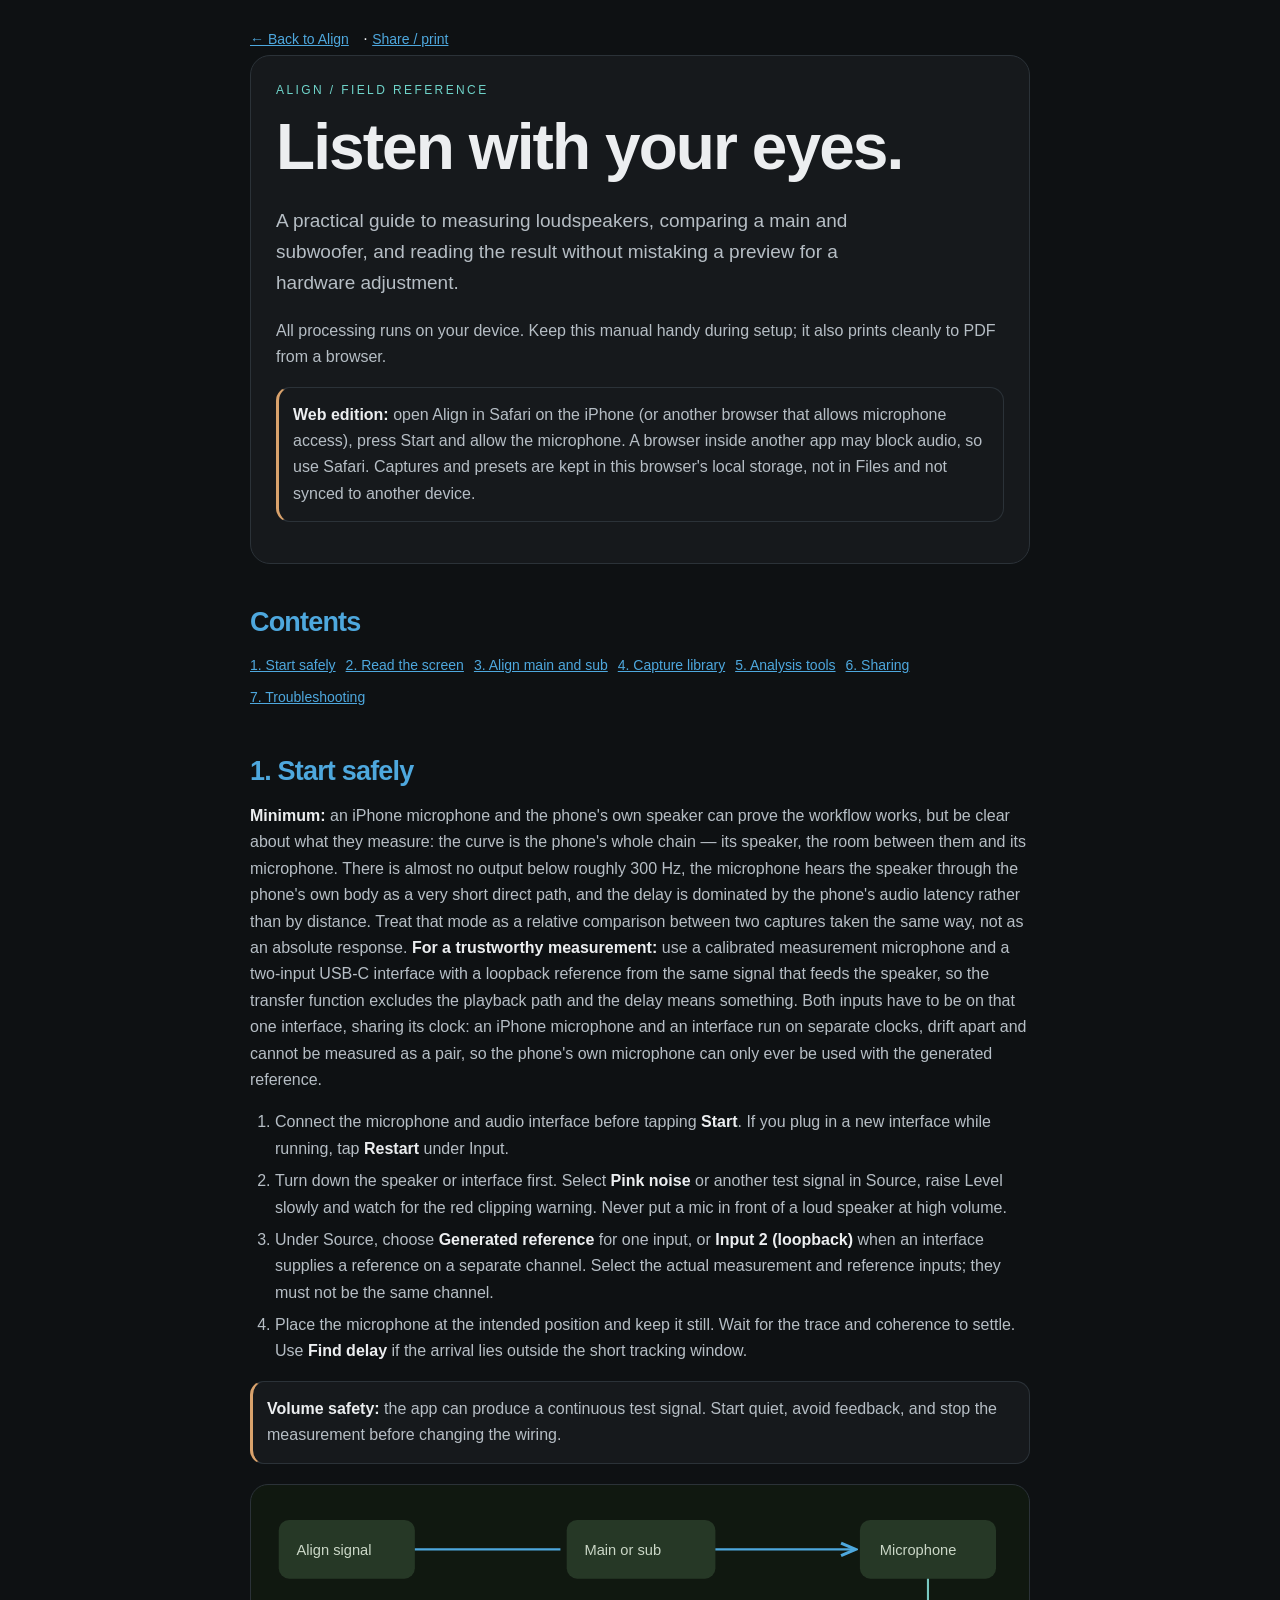
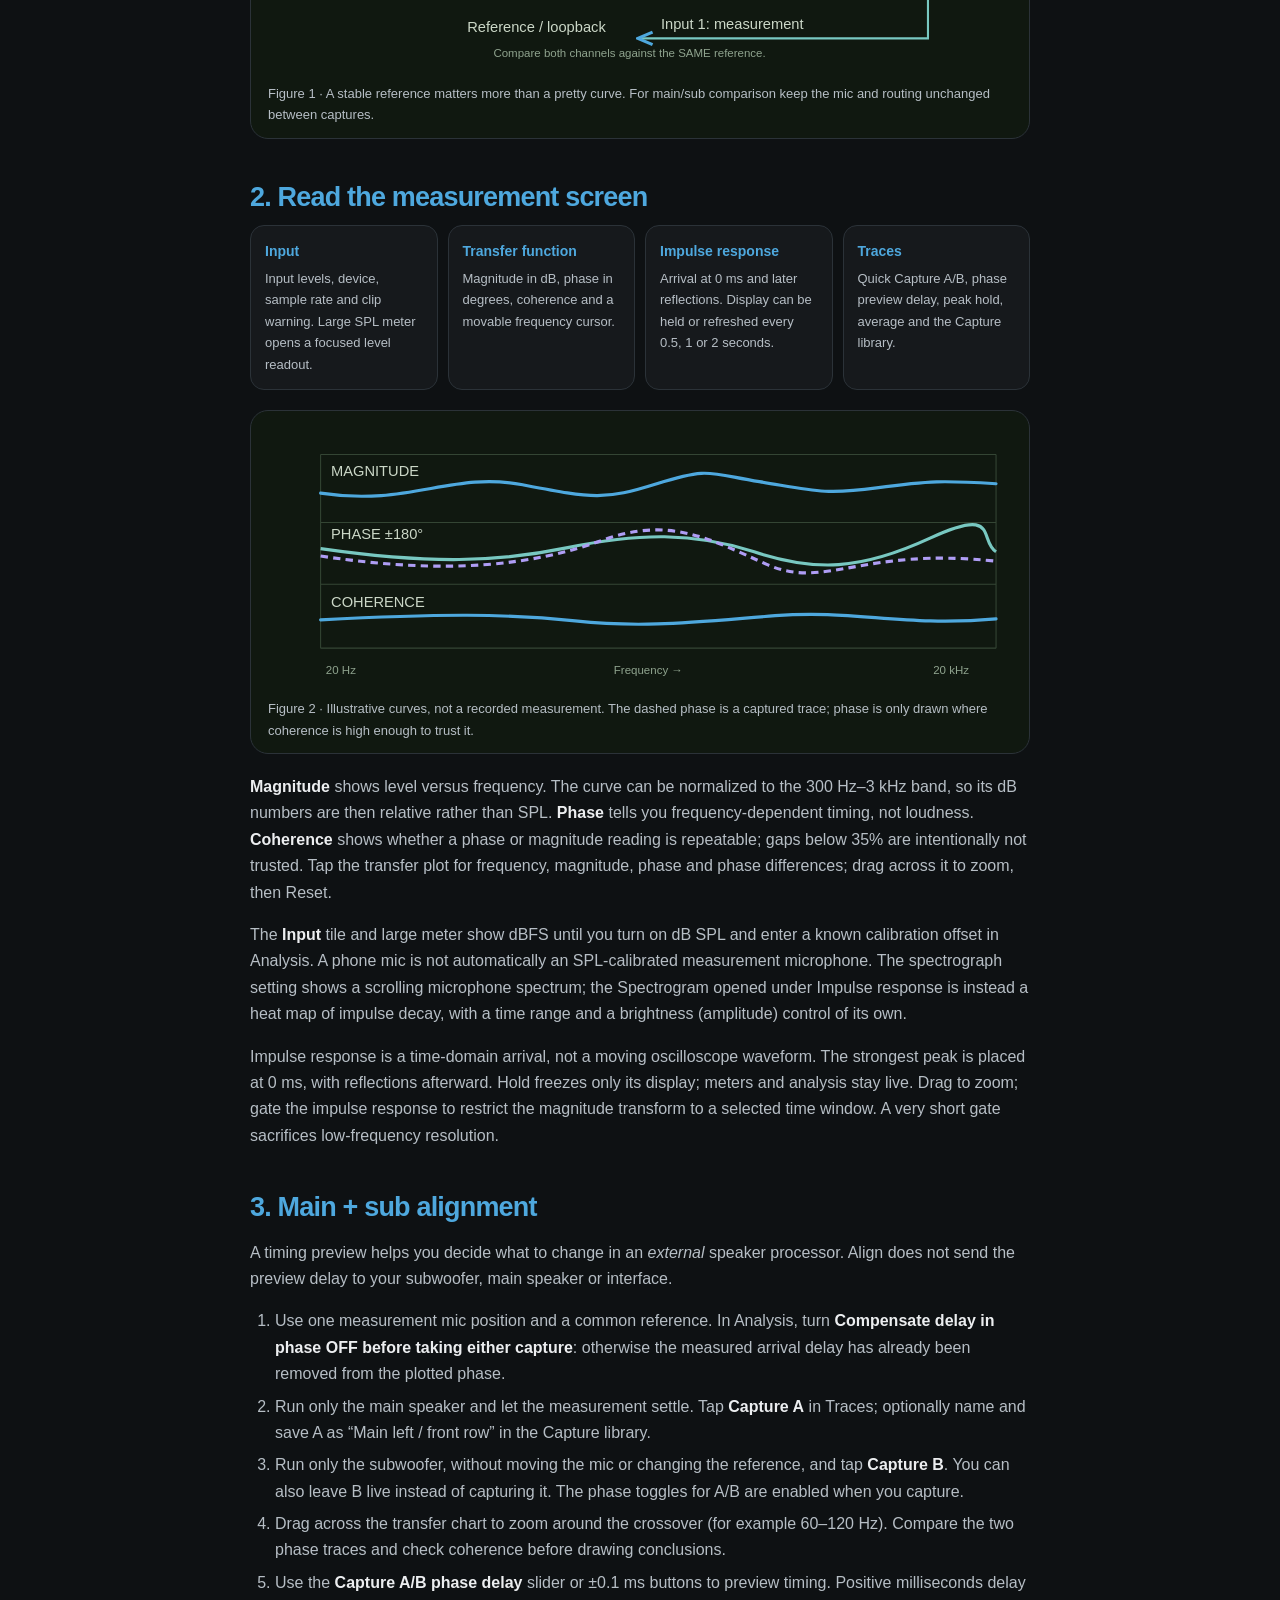
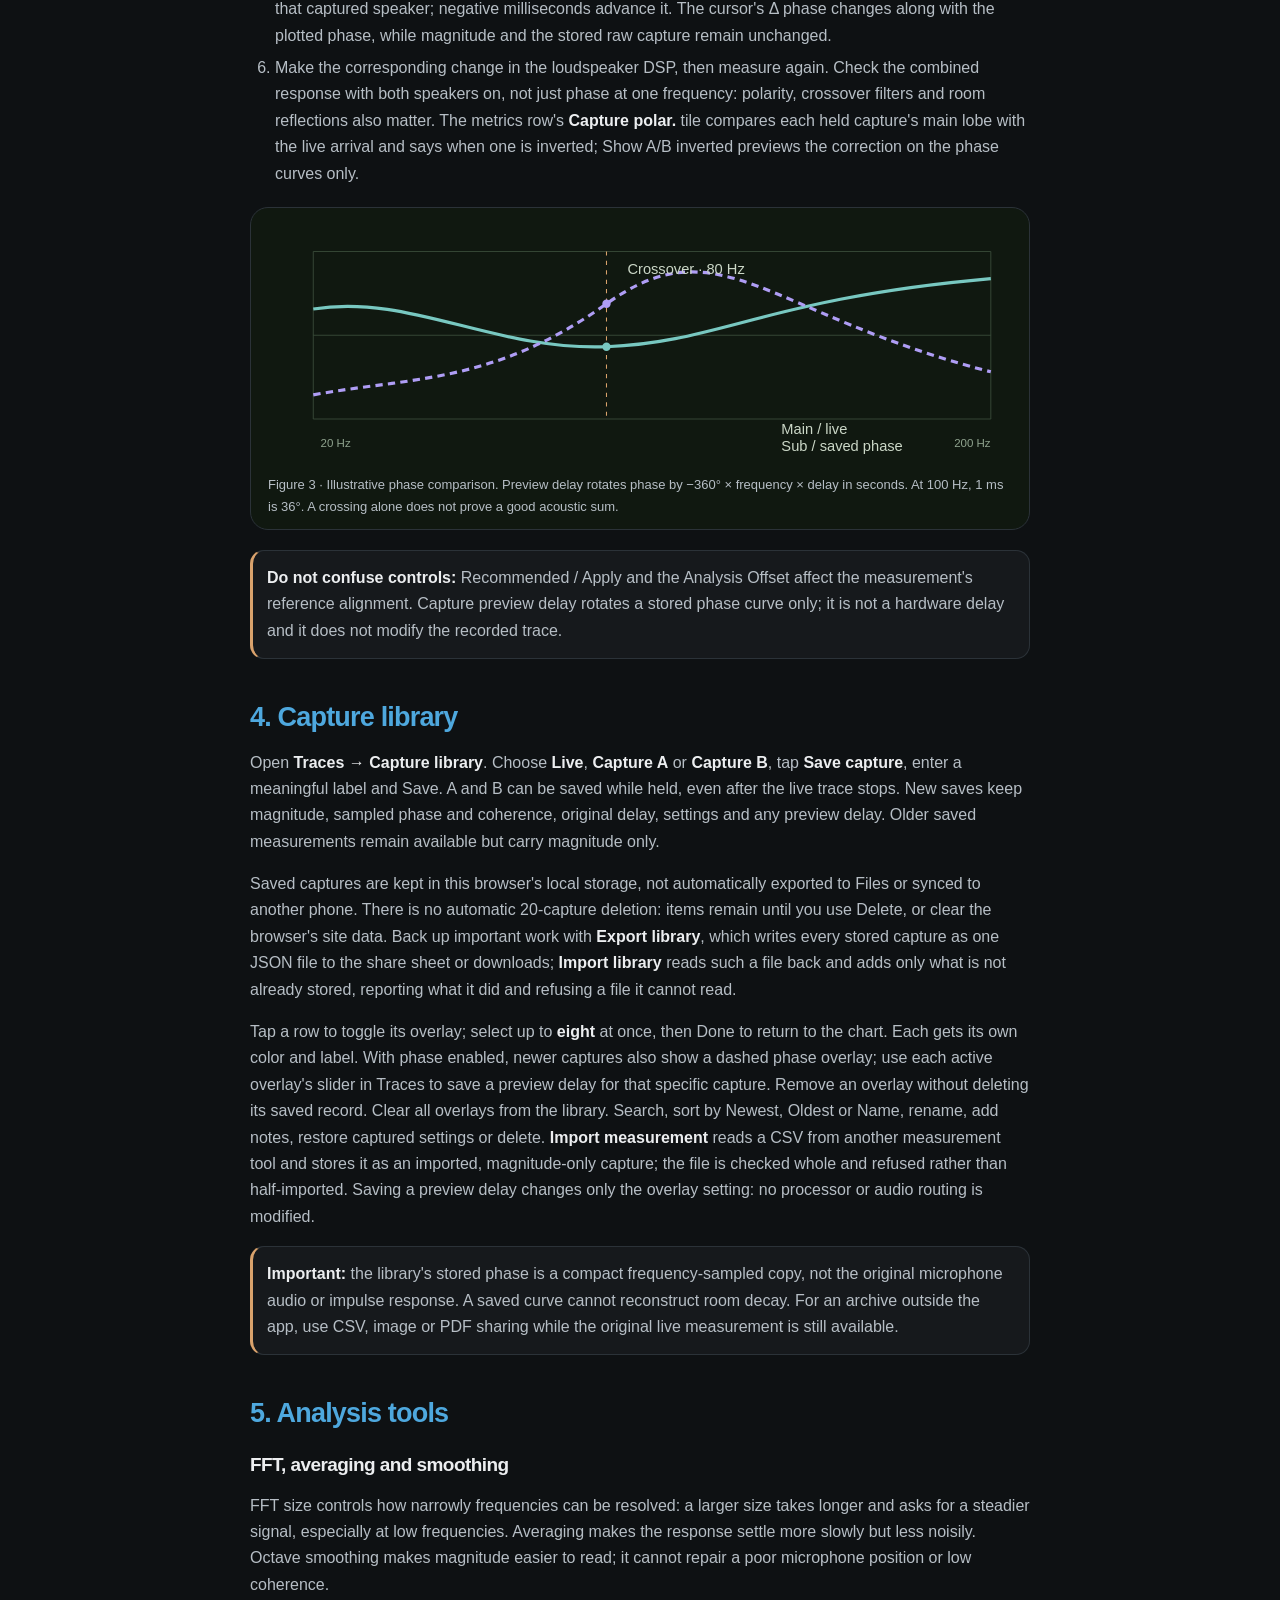
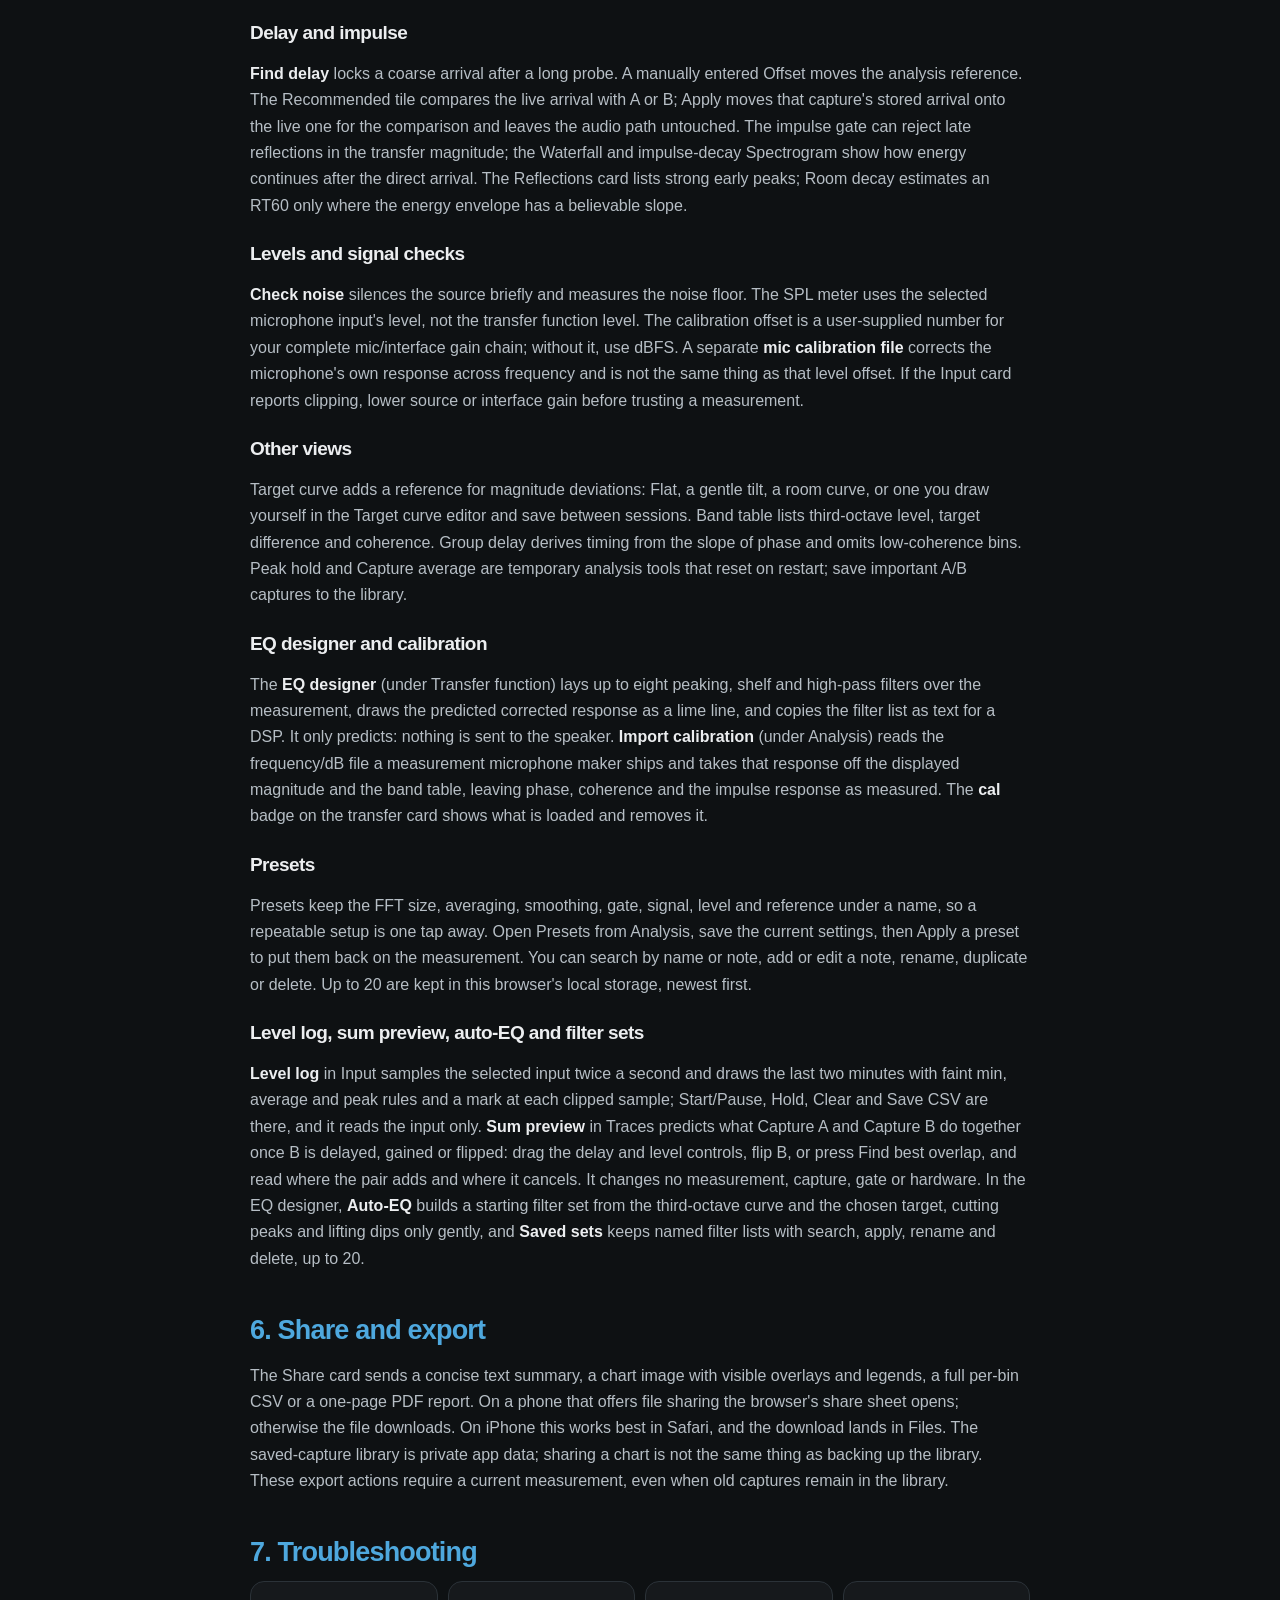
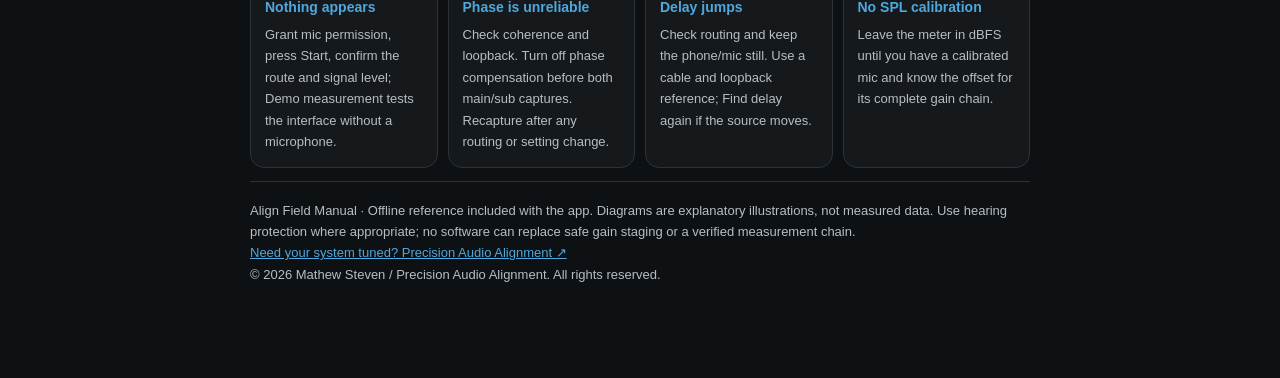
==== commit e0e34353: "Fix the gated curve, polarity and offline shell The gate windowed the cross-correlation, so the refe" ====
--- a/manual.html
+++ b/manual.html
@@ -11,7 +11,7 @@
 <nav aria-label="Manual actions"><a href="./">← Back to Align</a> · <a href="#" onclick="if (navigator.share) { navigator.share({title: 'Align field manual', url: location.href}).catch(() => {}); } else { window.print(); } return false;">Share / print</a></nav>
 <div class="hero"><div class="eyebrow">Align / field reference</div><h1>Listen with your eyes.</h1><p class="lead">A practical guide to measuring loudspeakers, comparing a main and subwoofer, and reading the result without mistaking a preview for a hardware adjustment.</p><p>All processing runs on your device. Keep this manual handy during setup; it also prints cleanly to PDF from a browser.</p><div class="note"><p><strong>Web edition:</strong> open Align in Safari on the iPhone (or another browser that allows microphone access), press Start and allow the microphone. A browser inside another app may block audio, so use Safari. Captures and presets are kept in this browser's local storage, not in Files and not synced to another device.</p></div></div>
 <nav aria-label="Contents"><h2>Contents</h2><a href="#start">1. Start safely</a><a href="#screen">2. Read the screen</a><a href="#align">3. Align main and sub</a><a href="#library">4. Capture library</a><a href="#tools">5. Analysis tools</a><a href="#export">6. Sharing</a><a href="#trouble">7. Troubleshooting</a></nav>
-<section id="start"><h2>1. Start safely</h2><p><strong>Minimum:</strong> an iPhone microphone and the phone's output can demonstrate the workflow. <strong>For trustworthy timing:</strong> use a calibrated measurement mic, a two-input USB-C interface, and a reference loopback from the same signal feeding the speaker. The phone's own input and output have latency, so generated-reference delay on the phone is best treated as a relative comparison, not an absolute distance.</p><ol><li>Connect the microphone and audio interface before tapping <strong>Start</strong>. If you plug in a new interface while running, tap <strong>Restart</strong> under Input.</li><li>Turn down the speaker or interface first. Select <strong>Pink noise</strong> or another test signal in Source, raise Level slowly and watch for the red clipping warning. Never put a mic in front of a loud speaker at high volume.</li><li>Under Source, choose <strong>Generated reference</strong> for one input, or <strong>Input 2 (loopback)</strong> when an interface supplies a reference on a separate channel. Select the actual measurement and reference inputs; they must not be the same channel.</li><li>Place the microphone at the intended position and keep it still. Wait for the trace and coherence to settle. Use <strong>Find delay</strong> if the arrival lies outside the short tracking window.</li></ol><div class="note"><p><strong>Volume safety:</strong> the app can produce a continuous test signal. Start quiet, avoid feedback, and stop the measurement before changing the wiring.</p></div>
+<section id="start"><h2>1. Start safely</h2><p><strong>Minimum:</strong> an iPhone microphone and the phone's own speaker can prove the workflow works, but be clear about what they measure: the curve is the phone's whole chain — its speaker, the room between them and its microphone. There is almost no output below roughly 300 Hz, the microphone hears the speaker through the phone's own body as a very short direct path, and the delay is dominated by the phone's audio latency rather than by distance. Treat that mode as a relative comparison between two captures taken the same way, not as an absolute response. <strong>For a trustworthy measurement:</strong> use a calibrated measurement microphone and a two-input USB-C interface with a loopback reference from the same signal that feeds the speaker, so the transfer function excludes the playback path and the delay means something. Both inputs have to be on that one interface, sharing its clock: an iPhone microphone and an interface run on separate clocks, drift apart and cannot be measured as a pair, so the phone's own microphone can only ever be used with the generated reference.</p><ol><li>Connect the microphone and audio interface before tapping <strong>Start</strong>. If you plug in a new interface while running, tap <strong>Restart</strong> under Input.</li><li>Turn down the speaker or interface first. Select <strong>Pink noise</strong> or another test signal in Source, raise Level slowly and watch for the red clipping warning. Never put a mic in front of a loud speaker at high volume.</li><li>Under Source, choose <strong>Generated reference</strong> for one input, or <strong>Input 2 (loopback)</strong> when an interface supplies a reference on a separate channel. Select the actual measurement and reference inputs; they must not be the same channel.</li><li>Place the microphone at the intended position and keep it still. Wait for the trace and coherence to settle. Use <strong>Find delay</strong> if the arrival lies outside the short tracking window.</li></ol><div class="note"><p><strong>Volume safety:</strong> the app can produce a continuous test signal. Start quiet, avoid feedback, and stop the measurement before changing the wiring.</p></div>
 <figure class="diagram"><svg viewBox="0 0 720 170" role="img" aria-label="Signal flow from test signal to loudspeaker and reference loopback, with microphone returning to the measurement input"><defs><marker id="arrow" markerWidth="9" markerHeight="9" refX="7" refY="4" orient="auto"><path d="M1 1 L8 4 L1 7" fill="none" stroke="#4ea8de" stroke-width="1.5"/></marker></defs><rect x="15" y="22" width="130" height="56" rx="10" fill="#263826"/><text x="32" y="55">Align signal</text><rect x="290" y="22" width="142" height="56" rx="10" fill="#263826"/><text x="307" y="55">Main or sub</text><rect x="570" y="22" width="130" height="56" rx="10" fill="#263826"/><text x="589" y="55">Microphone</text><path d="M145 50 H284 M432 50 H564" stroke="#4ea8de" stroke-width="2" fill="none" marker-end="url(#arrow)"/><path d="M635 78 V135 H360" stroke="#78c8c1" stroke-width="2" fill="none" marker-end="url(#arrow)"/><text x="195" y="129">Reference / loopback</text><text x="380" y="126">Input 1: measurement</text><text class="small" x="220" y="153">Compare both channels against the SAME reference.</text></svg><figcaption>Figure 1 · A stable reference matters more than a pretty curve. For main/sub comparison keep the mic and routing unchanged between captures.</figcaption></figure></section>
 <section id="screen"><h2>2. Read the measurement screen</h2><div class="grid"><div class="tile"><b>Input</b><p>Input levels, device, sample rate and clip warning. Large SPL meter opens a focused level readout.</p></div><div class="tile"><b>Transfer function</b><p>Magnitude in dB, phase in degrees, coherence and a movable frequency cursor.</p></div><div class="tile"><b>Impulse response</b><p>Arrival at 0 ms and later reflections. Display can be held or refreshed every 0.5, 1 or 2 seconds.</p></div><div class="tile"><b>Traces</b><p>Quick Capture A/B, phase preview delay, peak hold, average and the Capture library.</p></div></div>
 <figure class="diagram"><svg viewBox="0 0 720 255" role="img" aria-label="Annotated transfer-function example with magnitude, phase and coherence panes"><path class="gridline" d="M55 30 H700 M55 95 H700 M55 154 H700 M55 215 H700 M55 30 V215 M700 30 V215"/><path class="trace" d="M55 67 C140 80 180 46 248 59 S325 74 376 58 S425 48 474 56 S535 69 586 62 S650 55 700 58"/><path class="phase" d="M55 120 C160 135 224 133 291 119 S411 104 469 123 S570 141 637 110 S683 112 700 123"/><path class="held" d="M55 127 C180 146 260 135 324 112 S425 110 481 135 S571 118 700 132"/><path class="trace" d="M55 188 C170 182 232 182 298 189 S412 190 489 184 S611 195 700 187"/><text x="65" y="51">MAGNITUDE</text><text x="65" y="111">PHASE  ±180°</text><text x="65" y="176">COHERENCE</text><text class="small" x="60" y="240">20 Hz</text><text class="small" x="335" y="240">Frequency →</text><text class="small" x="640" y="240">20 kHz</text></svg><figcaption>Figure 2 · Illustrative curves, not a recorded measurement. The dashed phase is a captured trace; phase is only drawn where coherence is high enough to trust it.</figcaption></figure>
